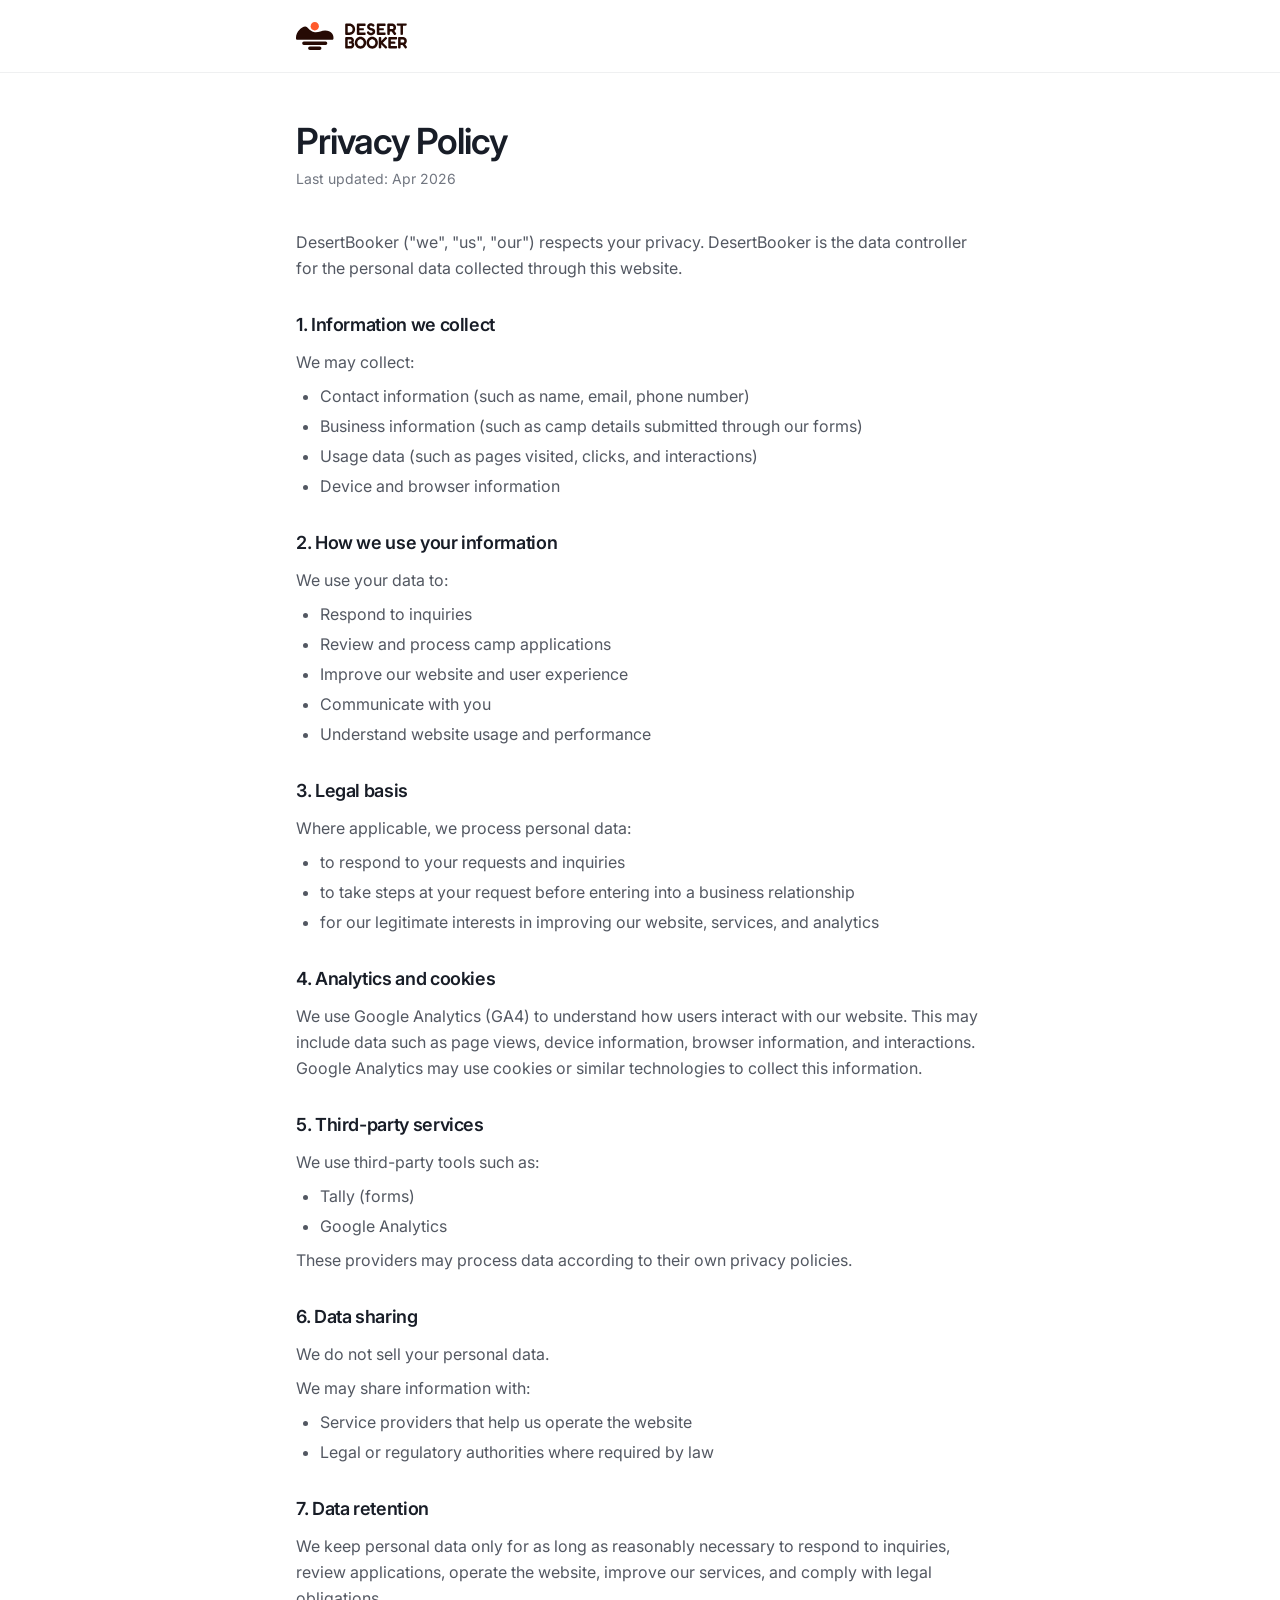
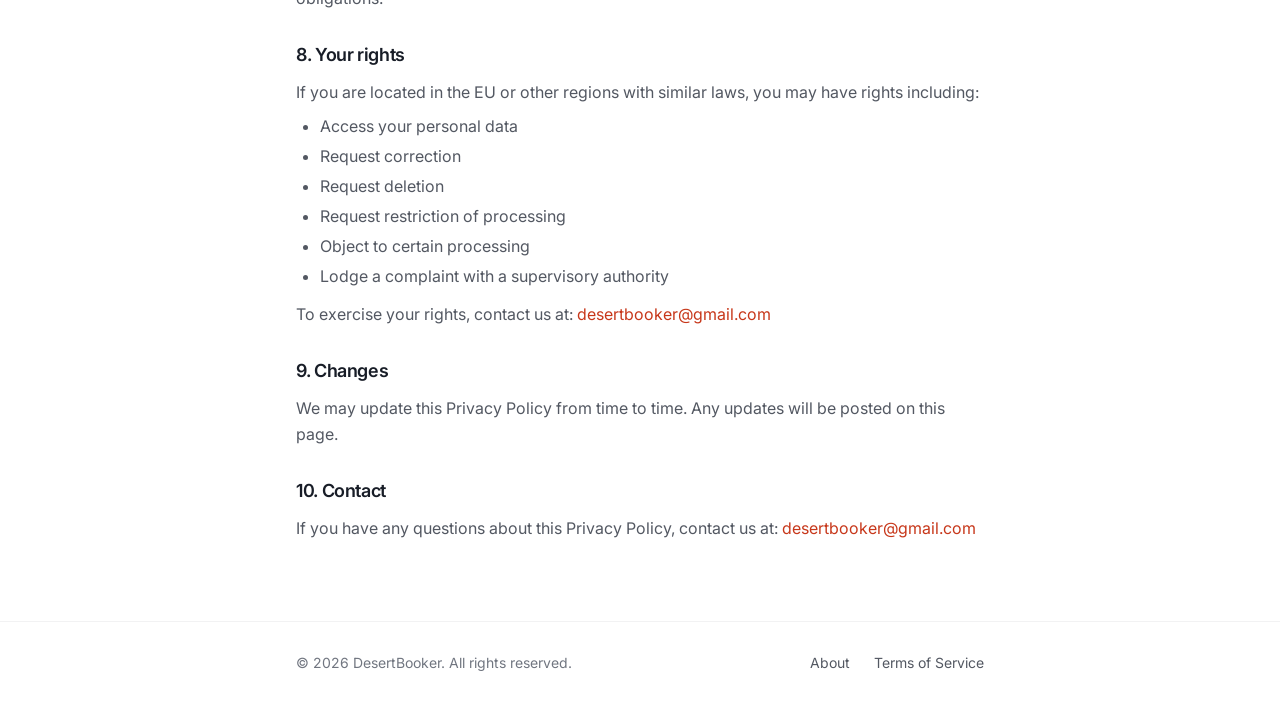
==== privacy-policy/index.html @ 48979116 "Publish About preview (DesertBooker main @ 1332df3): mobile rhythm + own legal pages" ====
<!doctype html>
<html lang="en">
  <head>
    <meta charset="utf-8" />
    <meta name="viewport" content="width=device-width, initial-scale=1" />
    <meta name="theme-color" content="#FF5A2C" />
    <!-- A review build, not the site. It must never outrank the real page. -->
    <meta name="robots" content="noindex, nofollow" />
    <title>Privacy Policy | DesertBooker</title>
    <meta name="description" content="How DesertBooker collects, uses and protects the personal data you share through this website." />
    <link rel="icon" href="../assets/favicon-jxfTdqj_.svg" type="image/svg+xml" />
    <script type="module" crossorigin src="../assets/privacy-CyXIarsE.js"></script>
    <link rel="modulepreload" crossorigin href="../assets/index-CpfMVeaC.js">
    <link rel="modulepreload" crossorigin href="../assets/LegalPage-Ce32GZf3.js">
    <link rel="stylesheet" crossorigin href="../assets/index-xq3ehVVG.css">
  </head>
  <body>
    <div id="root"></div>
  </body>
</html>
---- assets/index-xq3ehVVG.css ----
@import"https://fonts.googleapis.com/css2?family=Inter:wght@300;400;500;600&display=swap";*,:before,:after{--tw-border-spacing-x: 0;--tw-border-spacing-y: 0;--tw-translate-x: 0;--tw-translate-y: 0;--tw-rotate: 0;--tw-skew-x: 0;--tw-skew-y: 0;--tw-scale-x: 1;--tw-scale-y: 1;--tw-pan-x: ;--tw-pan-y: ;--tw-pinch-zoom: ;--tw-scroll-snap-strictness: proximity;--tw-gradient-from-position: ;--tw-gradient-via-position: ;--tw-gradient-to-position: ;--tw-ordinal: ;--tw-slashed-zero: ;--tw-numeric-figure: ;--tw-numeric-spacing: ;--tw-numeric-fraction: ;--tw-ring-inset: ;--tw-ring-offset-width: 0px;--tw-ring-offset-color: #fff;--tw-ring-color: rgb(59 130 246 / .5);--tw-ring-offset-shadow: 0 0 #0000;--tw-ring-shadow: 0 0 #0000;--tw-shadow: 0 0 #0000;--tw-shadow-colored: 0 0 #0000;--tw-blur: ;--tw-brightness: ;--tw-contrast: ;--tw-grayscale: ;--tw-hue-rotate: ;--tw-invert: ;--tw-saturate: ;--tw-sepia: ;--tw-drop-shadow: ;--tw-backdrop-blur: ;--tw-backdrop-brightness: ;--tw-backdrop-contrast: ;--tw-backdrop-grayscale: ;--tw-backdrop-hue-rotate: ;--tw-backdrop-invert: ;--tw-backdrop-opacity: ;--tw-backdrop-saturate: ;--tw-backdrop-sepia: ;--tw-contain-size: ;--tw-contain-layout: ;--tw-contain-paint: ;--tw-contain-style: }::backdrop{--tw-border-spacing-x: 0;--tw-border-spacing-y: 0;--tw-translate-x: 0;--tw-translate-y: 0;--tw-rotate: 0;--tw-skew-x: 0;--tw-skew-y: 0;--tw-scale-x: 1;--tw-scale-y: 1;--tw-pan-x: ;--tw-pan-y: ;--tw-pinch-zoom: ;--tw-scroll-snap-strictness: proximity;--tw-gradient-from-position: ;--tw-gradient-via-position: ;--tw-gradient-to-position: ;--tw-ordinal: ;--tw-slashed-zero: ;--tw-numeric-figure: ;--tw-numeric-spacing: ;--tw-numeric-fraction: ;--tw-ring-inset: ;--tw-ring-offset-width: 0px;--tw-ring-offset-color: #fff;--tw-ring-color: rgb(59 130 246 / .5);--tw-ring-offset-shadow: 0 0 #0000;--tw-ring-shadow: 0 0 #0000;--tw-shadow: 0 0 #0000;--tw-shadow-colored: 0 0 #0000;--tw-blur: ;--tw-brightness: ;--tw-contrast: ;--tw-grayscale: ;--tw-hue-rotate: ;--tw-invert: ;--tw-saturate: ;--tw-sepia: ;--tw-drop-shadow: ;--tw-backdrop-blur: ;--tw-backdrop-brightness: ;--tw-backdrop-contrast: ;--tw-backdrop-grayscale: ;--tw-backdrop-hue-rotate: ;--tw-backdrop-invert: ;--tw-backdrop-opacity: ;--tw-backdrop-saturate: ;--tw-backdrop-sepia: ;--tw-contain-size: ;--tw-contain-layout: ;--tw-contain-paint: ;--tw-contain-style: }*,:before,:after{box-sizing:border-box;border-width:0;border-style:solid;border-color:hsl(var(--gray-200))}:before,:after{--tw-content: ""}html,:host{line-height:1.5;-webkit-text-size-adjust:100%;-moz-tab-size:4;-o-tab-size:4;tab-size:4;font-family:Inter,system-ui,sans-serif;font-feature-settings:normal;font-variation-settings:normal;-webkit-tap-highlight-color:transparent}body{margin:0;line-height:inherit}hr{height:0;color:inherit;border-top-width:1px}abbr:where([title]){-webkit-text-decoration:underline dotted;text-decoration:underline dotted}h1,h2,h3,h4,h5,h6{font-size:inherit;font-weight:inherit}a{color:inherit;text-decoration:inherit}b,strong{font-weight:bolder}code,kbd,samp,pre{font-family:ui-monospace,SFMono-Regular,Menlo,Monaco,Consolas,Liberation Mono,Courier New,monospace;font-feature-settings:normal;font-variation-settings:normal;font-size:1em}small{font-size:80%}sub,sup{font-size:75%;line-height:0;position:relative;vertical-align:baseline}sub{bottom:-.25em}sup{top:-.5em}table{text-indent:0;border-color:inherit;border-collapse:collapse}button,input,optgroup,select,textarea{font-family:inherit;font-feature-settings:inherit;font-variation-settings:inherit;font-size:100%;font-weight:inherit;line-height:inherit;letter-spacing:inherit;color:inherit;margin:0;padding:0}button,select{text-transform:none}button,input:where([type=button]),input:where([type=reset]),input:where([type=submit]){-webkit-appearance:button;background-color:transparent;background-image:none}:-moz-focusring{outline:auto}:-moz-ui-invalid{box-shadow:none}progress{vertical-align:baseline}::-webkit-inner-spin-button,::-webkit-outer-spin-button{height:auto}[type=search]{-webkit-appearance:textfield;outline-offset:-2px}::-webkit-search-decoration{-webkit-appearance:none}::-webkit-file-upload-button{-webkit-appearance:button;font:inherit}summary{display:list-item}blockquote,dl,dd,h1,h2,h3,h4,h5,h6,hr,figure,p,pre{margin:0}fieldset{margin:0;padding:0}legend{padding:0}ol,ul,menu{list-style:none;margin:0;padding:0}dialog{padding:0}textarea{resize:vertical}input::-moz-placeholder,textarea::-moz-placeholder{opacity:1;color:hsl(var(--gray-400))}input::placeholder,textarea::placeholder{opacity:1;color:hsl(var(--gray-400))}button,[role=button]{cursor:pointer}:disabled{cursor:default}img,svg,video,canvas,audio,iframe,embed,object{display:block;vertical-align:middle}img,video{max-width:100%;height:auto}[hidden]:where(:not([hidden=until-found])){display:none}:root{--brand-25: 28 100% 97.5%;--brand-50: 23 100% 95.5%;--brand-100: 23 100% 91.2%;--brand-200: 21 100% 83.7%;--brand-300: 22 100% 76.5%;--brand-400: 20 100% 65.5%;--brand-500: 13 100% 58.6%;--brand-600: 12 75.4% 50.6%;--brand-700: 10 76.9% 44.1%;--brand-800: 10 79.2% 30.2%;--brand-900: 11 80.5% 16.1%;--brand-950: 11 81% 8.2%;--brand-primary: var(--brand-500);--brand-dark: var(--brand-600);--brand-warm: var(--brand-400);--brand-teal: var(--brand-800);--brand-mist: var(--brand-200);--white: 0 0% 100%;--gray-25: 0 0% 99.2%;--gray-50: 0 0% 98%;--gray-100: 0 0% 96.1%;--gray-200: 210 4.8% 91.8%;--gray-300: 216 6.3% 84.5%;--gray-400: 222 5.8% 66.3%;--gray-500: 220 6.2% 47.3%;--gray-600: 220 8.3% 35.5%;--gray-700: 221 11% 28.6%;--gray-800: 220 19.6% 18%;--gray-900: 220 23.8% 12.4%;--gray-950: 218 28.6% 5.5%;--off-white: var(--gray-50);--neutral-50: var(--gray-100);--neutral-100: var(--gray-200);--neutral-200: var(--gray-300);--neutral-400: var(--gray-500);--neutral-600: var(--gray-600);--neutral-800: var(--gray-800);--neutral-900: var(--gray-900);--success-50: 145 81% 96%;--success-500: 152 77.1% 39.4%;--success-700: 155 90.3% 24.3%;--warning-50: 45 100% 96.1%;--warning-500: 34 93.7% 50.2%;--warning-700: 22 91.5% 37.1%;--error-50: 4 86% 97.1%;--error-500: 4 86% 58%;--error-600: 4 74.3% 48.8%;--error-700: 4 76.5% 40%;--background: var(--white);--foreground: var(--gray-800);--card: var(--white);--card-foreground: var(--gray-800);--popover: var(--white);--popover-foreground: var(--gray-800);--primary: var(--brand-500);--primary-foreground: var(--white);--secondary: var(--gray-100);--secondary-foreground: var(--gray-800);--muted: var(--gray-100);--muted-foreground: var(--gray-500);--accent: var(--gray-100);--accent-foreground: var(--gray-900);--destructive: var(--error-600);--destructive-foreground: 0 0% 100%;--border: var(--gray-200);--input: var(--gray-300);--ring: var(--brand-500);--radius: .75rem;--sidebar-background: var(--gray-50);--sidebar-foreground: var(--gray-800);--sidebar-primary: var(--brand-500);--sidebar-primary-foreground: var(--white);--sidebar-accent: var(--gray-100);--sidebar-accent-foreground: var(--gray-800);--sidebar-border: var(--gray-200);--sidebar-ring: var(--brand-500)}.dark{color-scheme:light}*{border-color:hsl(var(--border))}html{-webkit-text-size-adjust:100%}body{background-color:hsl(var(--background));color:hsl(var(--foreground));font-family:Inter,-apple-system,BlinkMacSystemFont,Segoe UI,sans-serif;font-size:.875rem;font-weight:400;line-height:1.65;color:hsl(var(--neutral-800));-webkit-font-smoothing:antialiased;-moz-osx-font-smoothing:grayscale;text-rendering:optimizeLegibility}h1,h2,h3,h4,h5,h6{color:hsl(var(--neutral-900));font-weight:400;letter-spacing:-.02em;line-height:1.2}.\!container{width:100%!important;margin-right:auto!important;margin-left:auto!important;padding-right:1.5rem!important;padding-left:1.5rem!important}.container{width:100%;margin-right:auto;margin-left:auto;padding-right:1.5rem;padding-left:1.5rem}@media (min-width: 1280px){.\!container{max-width:1280px!important}.container{max-width:1280px}}.sr-only{position:absolute;width:1px;height:1px;padding:0;margin:-1px;overflow:hidden;clip:rect(0,0,0,0);white-space:nowrap;border-width:0}.pointer-events-none{pointer-events:none}.pointer-events-auto{pointer-events:auto}.\!visible{visibility:visible!important}.visible{visibility:visible}.invisible{visibility:hidden}.collapse{visibility:collapse}.static{position:static}.fixed{position:fixed}.absolute{position:absolute}.relative{position:relative}.sticky{position:sticky}.inset-0{top:0;right:0;bottom:0;left:0}.inset-x-0{left:0;right:0}.inset-x-4{left:1rem;right:1rem}.inset-x-6{left:1.5rem;right:1.5rem}.inset-x-8{left:2rem;right:2rem}.inset-y-0{top:0;bottom:0}.inset-y-2{top:.5rem;bottom:.5rem}.inset-y-4{top:1rem;bottom:1rem}.inset-y-6{top:1.5rem;bottom:1.5rem}.-bottom-12{bottom:-3rem}.-left-12{left:-3rem}.-left-3{left:-.75rem}.-left-\[9999px\]{left:-9999px}.-right-1\.5{right:-.375rem}.-right-12{right:-3rem}.-right-3{right:-.75rem}.-top-1\.5{top:-.375rem}.-top-12{top:-3rem}.bottom-0{bottom:0}.bottom-16{bottom:4rem}.bottom-2{bottom:.5rem}.bottom-2\.5{bottom:.625rem}.bottom-3{bottom:.75rem}.bottom-4{bottom:1rem}.bottom-6{bottom:1.5rem}.left-0{left:0}.left-1{left:.25rem}.left-1\/2{left:50%}.left-2{left:.5rem}.left-3{left:.75rem}.left-4{left:1rem}.left-6{left:1.5rem}.left-\[50\%\]{left:50%}.right-0{right:0}.right-1{right:.25rem}.right-12{right:3rem}.right-2{right:.5rem}.right-2\.5{right:.625rem}.right-3{right:.75rem}.right-4{right:1rem}.right-6{right:1.5rem}.top-0{top:0}.top-1\.5{top:.375rem}.top-1\/2{top:50%}.top-2{top:.5rem}.top-2\.5{top:.625rem}.top-24{top:6rem}.top-3{top:.75rem}.top-3\.5{top:.875rem}.top-4{top:1rem}.top-6{top:1.5rem}.top-\[1px\]{top:1px}.top-\[50\%\]{top:50%}.top-\[60\%\]{top:60%}.top-\[80px\]{top:80px}.top-\[calc\(theme\(spacing\.header\)_\+_theme\(spacing\.filterbar\)\)\]{top:calc(72px + 3.5rem)}.top-\[var\(--sheet-usable-top\)\]{top:var(--sheet-usable-top)}.top-full{top:100%}.top-header-m{top:56px}.isolate{isolation:isolate}.z-0{z-index:0}.z-10{z-index:10}.z-20{z-index:20}.z-30{z-index:30}.z-40{z-index:40}.z-50{z-index:50}.z-\[1000\]{z-index:1000}.z-\[100\]{z-index:100}.z-\[1\]{z-index:1}.z-\[35\]{z-index:35}.z-\[45\]{z-index:45}.z-\[500\]{z-index:500}.z-\[60\]{z-index:60}.z-\[70\]{z-index:70}.z-\[80\]{z-index:80}.order-1{order:1}.order-2{order:2}.order-3{order:3}.order-4{order:4}.order-5{order:5}.order-6{order:6}.order-7{order:7}.col-span-2{grid-column:span 2 / span 2}.row-span-2{grid-row:span 2 / span 2}.m-0{margin:0}.-mx-0{margin-left:-0px;margin-right:-0px}.-mx-1{margin-left:-.25rem;margin-right:-.25rem}.-mx-4{margin-left:-1rem;margin-right:-1rem}.-mx-5{margin-left:-1.25rem;margin-right:-1.25rem}.-mx-6{margin-left:-1.5rem;margin-right:-1.5rem}.-my-1{margin-top:-.25rem;margin-bottom:-.25rem}.mx-0\.5{margin-left:.125rem;margin-right:.125rem}.mx-1{margin-left:.25rem;margin-right:.25rem}.mx-1\.5{margin-left:.375rem;margin-right:.375rem}.mx-2{margin-left:.5rem;margin-right:.5rem}.mx-3{margin-left:.75rem;margin-right:.75rem}.mx-3\.5{margin-left:.875rem;margin-right:.875rem}.mx-4{margin-left:1rem;margin-right:1rem}.mx-auto{margin-left:auto;margin-right:auto}.my-0\.5{margin-top:.125rem;margin-bottom:.125rem}.my-1{margin-top:.25rem;margin-bottom:.25rem}.my-1\.5{margin-top:.375rem;margin-bottom:.375rem}.my-14{margin-top:3.5rem;margin-bottom:3.5rem}.my-2{margin-top:.5rem;margin-bottom:.5rem}.my-5{margin-top:1.25rem;margin-bottom:1.25rem}.my-auto{margin-top:auto;margin-bottom:auto}.-ml-1{margin-left:-.25rem}.-ml-2{margin-left:-.5rem}.-ml-4{margin-left:-1rem}.-mr-1{margin-right:-.25rem}.-mr-2{margin-right:-.5rem}.-mt-1{margin-top:-.25rem}.-mt-4{margin-top:-1rem}.-mt-6{margin-top:-1.5rem}.-mt-header-m{margin-top:-56px}.mb-0\.5{margin-bottom:.125rem}.mb-1{margin-bottom:.25rem}.mb-1\.5{margin-bottom:.375rem}.mb-10{margin-bottom:2.5rem}.mb-16{margin-bottom:4rem}.mb-2{margin-bottom:.5rem}.mb-2\.5{margin-bottom:.625rem}.mb-3{margin-bottom:.75rem}.mb-3\.5{margin-bottom:.875rem}.mb-4{margin-bottom:1rem}.mb-5{margin-bottom:1.25rem}.mb-6{margin-bottom:1.5rem}.mb-7{margin-bottom:1.75rem}.mb-8{margin-bottom:2rem}.ml-0\.5{margin-left:.125rem}.ml-1{margin-left:.25rem}.ml-1\.5{margin-left:.375rem}.ml-auto{margin-left:auto}.mr-1{margin-right:.25rem}.mr-1\.5{margin-right:.375rem}.mr-2{margin-right:.5rem}.mt-0{margin-top:0}.mt-0\.5{margin-top:.125rem}.mt-1{margin-top:.25rem}.mt-1\.5{margin-top:.375rem}.mt-10{margin-top:2.5rem}.mt-11{margin-top:2.75rem}.mt-12{margin-top:3rem}.mt-14{margin-top:3.5rem}.mt-16{margin-top:4rem}.mt-2{margin-top:.5rem}.mt-2\.5{margin-top:.625rem}.mt-20{margin-top:5rem}.mt-24{margin-top:6rem}.mt-3{margin-top:.75rem}.mt-3\.5{margin-top:.875rem}.mt-4{margin-top:1rem}.mt-5{margin-top:1.25rem}.mt-6{margin-top:1.5rem}.mt-7{margin-top:1.75rem}.mt-8{margin-top:2rem}.mt-9{margin-top:2.25rem}.mt-\[6px\]{margin-top:6px}.mt-auto{margin-top:auto}.mt-px{margin-top:1px}.line-clamp-1{overflow:hidden;display:-webkit-box;-webkit-box-orient:vertical;-webkit-line-clamp:1}.line-clamp-2{overflow:hidden;display:-webkit-box;-webkit-box-orient:vertical;-webkit-line-clamp:2}.block{display:block}.inline-block{display:inline-block}.inline{display:inline}.flex{display:flex}.inline-flex{display:inline-flex}.table{display:table}.grid{display:grid}.inline-grid{display:inline-grid}.contents{display:contents}.hidden{display:none}.aspect-\[16\/10\]{aspect-ratio:16/10}.aspect-\[16\/9\]{aspect-ratio:16/9}.aspect-\[3\/2\]{aspect-ratio:3/2}.aspect-\[4\/3\]{aspect-ratio:4/3}.aspect-\[4\/5\]{aspect-ratio:4/5}.aspect-\[5\/3\]{aspect-ratio:5/3}.aspect-square{aspect-ratio:1 / 1}.aspect-video{aspect-ratio:16 / 9}.size-4{width:1rem;height:1rem}.h-0{height:0px}.h-1{height:.25rem}.h-1\.5{height:.375rem}.h-1\/2{height:50%}.h-10{height:2.5rem}.h-11{height:2.75rem}.h-12{height:3rem}.h-14{height:3.5rem}.h-16{height:4rem}.h-2{height:.5rem}.h-2\.5{height:.625rem}.h-2\/3{height:66.666667%}.h-20{height:5rem}.h-3{height:.75rem}.h-3\.5{height:.875rem}.h-4{height:1rem}.h-44{height:11rem}.h-5{height:1.25rem}.h-52{height:13rem}.h-56{height:14rem}.h-6{height:1.5rem}.h-7{height:1.75rem}.h-8{height:2rem}.h-9{height:2.25rem}.h-\[\.75rem\]{height:.75rem}.h-\[\.8125rem\]{height:.8125rem}.h-\[\.875rem\]{height:.875rem}.h-\[\.9375rem\]{height:.9375rem}.h-\[0\.1875rem\]{height:.1875rem}.h-\[1\.25em\]{height:1.25em}.h-\[1\.375rem\]{height:1.375rem}.h-\[1\.5em\]{height:1.5em}.h-\[100dvh\]{height:100dvh}.h-\[16\.25rem\]{height:16.25rem}.h-\[16rem\]{height:16rem}.h-\[1em\]{height:1em}.h-\[1px\]{height:1px}.h-\[2\.25em\]{height:2.25em}.h-\[2\.75em\]{height:2.75em}.h-\[2\.75rem\]{height:2.75rem}.h-\[220px\]{height:220px}.h-\[240px\]{height:240px}.h-\[26\.25rem\]{height:26.25rem}.h-\[260px\]{height:260px}.h-\[26rem\]{height:26rem}.h-\[280px\]{height:280px}.h-\[3\.5em\]{height:3.5em}.h-\[30rem\]{height:30rem}.h-\[36rem\]{height:36rem}.h-\[50vh\]{height:50vh}.h-\[58px\]{height:58px}.h-\[64px\]{height:64px}.h-\[calc\(100dvh_-_theme\(spacing\.header\)_-_theme\(spacing\.filterbar\)\)\]{height:calc(100dvh - 72px - 3.5rem)}.h-\[calc\(100dvh_-_theme\(spacing\.header-m\)_-_theme\(spacing\.filterbar-m\)\)\]{height:calc(100dvh - 56px - 3rem)}.h-\[calc\(100vh-96px\)\]{height:calc(100vh - 96px)}.h-\[var\(--radix-navigation-menu-viewport-height\)\]{height:var(--radix-navigation-menu-viewport-height)}.h-\[var\(--radix-select-trigger-height\)\]{height:var(--radix-select-trigger-height)}.h-\[var\(--sheet-usable-h\)\]{height:var(--sheet-usable-h)}.h-auto{height:auto}.h-filterbar-m{height:3rem}.h-full{height:100%}.h-header{height:72px}.h-header-m{height:56px}.h-px{height:1px}.h-svh{height:100svh}.h-taskbar-m{height:3.5rem}.max-h-0{max-height:0px}.max-h-96{max-height:24rem}.max-h-\[100dvh\]{max-height:100dvh}.max-h-\[21rem\]{max-height:21rem}.max-h-\[22\.5rem\]{max-height:22.5rem}.max-h-\[22rem\]{max-height:22rem}.max-h-\[300px\]{max-height:300px}.max-h-\[32rem\]{max-height:32rem}.max-h-\[36px\]{max-height:36px}.max-h-\[75vh\]{max-height:75vh}.max-h-\[80dvh\]{max-height:80dvh}.max-h-\[80vh\]{max-height:80vh}.max-h-\[85dvh\]{max-height:85dvh}.max-h-\[85vh\]{max-height:85vh}.max-h-\[88dvh\]{max-height:88dvh}.max-h-\[88vh\]{max-height:88vh}.max-h-\[92vh\]{max-height:92vh}.max-h-filterbar-m{max-height:3rem}.max-h-full{max-height:100%}.max-h-screen{max-height:100vh}.min-h-0{min-height:0px}.min-h-10{min-height:2.5rem}.min-h-11{min-height:2.75rem}.min-h-\[100dvh\]{min-height:100dvh}.min-h-\[100svh\]{min-height:100svh}.min-h-\[2\.25rem\]{min-height:2.25rem}.min-h-\[2\.75rem\]{min-height:2.75rem}.min-h-\[26rem\]{min-height:26rem}.min-h-\[3rem\]{min-height:3rem}.min-h-\[46rem\]{min-height:46rem}.min-h-\[80px\]{min-height:80px}.min-h-full{min-height:100%}.min-h-screen{min-height:100vh}.min-h-svh{min-height:100svh}.w-0{width:0px}.w-1{width:.25rem}.w-1\.5{width:.375rem}.w-10{width:2.5rem}.w-11{width:2.75rem}.w-12{width:3rem}.w-14{width:3.5rem}.w-16{width:4rem}.w-2{width:.5rem}.w-2\.5{width:.625rem}.w-20{width:5rem}.w-3{width:.75rem}.w-3\.5{width:.875rem}.w-3\/4{width:75%}.w-4{width:1rem}.w-44{width:11rem}.w-5{width:1.25rem}.w-6{width:1.5rem}.w-60{width:15rem}.w-64{width:16rem}.w-7{width:1.75rem}.w-72{width:18rem}.w-8{width:2rem}.w-9{width:2.25rem}.w-\[--sidebar-width\]{width:var(--sidebar-width)}.w-\[\.75rem\]{width:.75rem}.w-\[\.8125rem\]{width:.8125rem}.w-\[\.875rem\]{width:.875rem}.w-\[\.9375rem\]{width:.9375rem}.w-\[1\.25em\]{width:1.25em}.w-\[1\.5em\]{width:1.5em}.w-\[108px\]{width:108px}.w-\[13\.5rem\]{width:13.5rem}.w-\[13rem\]{width:13rem}.w-\[15\.5rem\]{width:15.5rem}.w-\[15rem\]{width:15rem}.w-\[16\.5rem\]{width:16.5rem}.w-\[16rem\]{width:16rem}.w-\[18\.5rem\]{width:18.5rem}.w-\[1em\]{width:1em}.w-\[1px\]{width:1px}.w-\[2\.25em\]{width:2.25em}.w-\[220px\]{width:220px}.w-\[22rem\]{width:22rem}.w-\[3\.25rem\]{width:3.25rem}.w-\[38\%\]{width:38%}.w-\[42\%\]{width:42%}.w-\[6\.25rem\]{width:6.25rem}.w-\[70\%\]{width:70%}.w-\[78\%\]{width:78%}.w-\[78vw\]{width:78vw}.w-\[82vw\]{width:82vw}.w-auto{width:auto}.w-fit{width:-moz-fit-content;width:fit-content}.w-full{width:100%}.w-max{width:-moz-max-content;width:max-content}.w-px{width:1px}.w-screen{width:100vw}.min-w-0{min-width:0px}.min-w-5{min-width:1.25rem}.min-w-\[12\.5rem\]{min-width:12.5rem}.min-w-\[12rem\]{min-width:12rem}.min-w-\[13rem\]{min-width:13rem}.min-w-\[16\.25rem\]{min-width:16.25rem}.min-w-\[16px\]{min-width:16px}.min-w-\[200px\]{min-width:200px}.min-w-\[240px\]{min-width:240px}.min-w-\[8rem\]{min-width:8rem}.min-w-\[9rem\]{min-width:9rem}.min-w-\[var\(--radix-select-trigger-width\)\]{min-width:var(--radix-select-trigger-width)}.min-w-max{min-width:-moz-max-content;min-width:max-content}.max-w-2xl{max-width:42rem}.max-w-3xl{max-width:48rem}.max-w-5xl{max-width:64rem}.max-w-6xl{max-width:72rem}.max-w-\[--skeleton-width\]{max-width:var(--skeleton-width)}.max-w-\[13\.75rem\]{max-width:13.75rem}.max-w-\[15rem\]{max-width:15rem}.max-w-\[20rem\]{max-width:20rem}.max-w-\[21rem\]{max-width:21rem}.max-w-\[22\.5rem\]{max-width:22.5rem}.max-w-\[24rem\]{max-width:24rem}.max-w-\[26rem\]{max-width:26rem}.max-w-\[27\.5em\]{max-width:27.5em}.max-w-\[27\.5rem\]{max-width:27.5rem}.max-w-\[28\.75rem\]{max-width:28.75rem}.max-w-\[28rem\]{max-width:28rem}.max-w-\[30rem\]{max-width:30rem}.max-w-\[320px\]{max-width:320px}.max-w-\[32rem\]{max-width:32rem}.max-w-\[34rem\]{max-width:34rem}.max-w-\[36rem\]{max-width:36rem}.max-w-\[37\.5rem\]{max-width:37.5rem}.max-w-\[40rem\]{max-width:40rem}.max-w-\[42\.5rem\]{max-width:42.5rem}.max-w-\[42rem\]{max-width:42rem}.max-w-\[440px\]{max-width:440px}.max-w-\[45rem\]{max-width:45rem}.max-w-\[46rem\]{max-width:46rem}.max-w-\[48rem\]{max-width:48rem}.max-w-\[520px\]{max-width:520px}.max-w-\[55rem\]{max-width:55rem}.max-w-\[560px\]{max-width:560px}.max-w-\[61\.25rem\]{max-width:61.25rem}.max-w-\[680px\]{max-width:680px}.max-w-\[70ch\]{max-width:70ch}.max-w-\[760px\]{max-width:760px}.max-w-\[80rem\]{max-width:80rem}.max-w-\[85\%\]{max-width:85%}.max-w-\[90vw\]{max-width:90vw}.max-w-\[calc\(100\%-2rem\)\]{max-width:calc(100% - 2rem)}.max-w-full{max-width:100%}.max-w-lg{max-width:32rem}.max-w-max{max-width:-moz-max-content;max-width:max-content}.max-w-md{max-width:28rem}.max-w-none{max-width:none}.max-w-sm{max-width:24rem}.max-w-xl{max-width:36rem}.max-w-xs{max-width:20rem}.flex-1{flex:1 1 0%}.flex-\[0_0_100\%\]{flex:0 0 100%}.flex-auto{flex:1 1 auto}.flex-none{flex:none}.flex-shrink-0{flex-shrink:0}.shrink{flex-shrink:1}.shrink-0{flex-shrink:0}.grow{flex-grow:1}.grow-0{flex-grow:0}.basis-full{flex-basis:100%}.caption-bottom{caption-side:bottom}.border-collapse{border-collapse:collapse}.-translate-x-1\/2{--tw-translate-x: -50%;transform:translate(var(--tw-translate-x),var(--tw-translate-y)) rotate(var(--tw-rotate)) skew(var(--tw-skew-x)) skewY(var(--tw-skew-y)) scaleX(var(--tw-scale-x)) scaleY(var(--tw-scale-y))}.-translate-x-px{--tw-translate-x: -1px;transform:translate(var(--tw-translate-x),var(--tw-translate-y)) rotate(var(--tw-rotate)) skew(var(--tw-skew-x)) skewY(var(--tw-skew-y)) scaleX(var(--tw-scale-x)) scaleY(var(--tw-scale-y))}.-translate-y-1\/2{--tw-translate-y: -50%;transform:translate(var(--tw-translate-x),var(--tw-translate-y)) rotate(var(--tw-rotate)) skew(var(--tw-skew-x)) skewY(var(--tw-skew-y)) scaleX(var(--tw-scale-x)) scaleY(var(--tw-scale-y))}.translate-x-\[-50\%\]{--tw-translate-x: -50%;transform:translate(var(--tw-translate-x),var(--tw-translate-y)) rotate(var(--tw-rotate)) skew(var(--tw-skew-x)) skewY(var(--tw-skew-y)) scaleX(var(--tw-scale-x)) scaleY(var(--tw-scale-y))}.translate-x-px{--tw-translate-x: 1px;transform:translate(var(--tw-translate-x),var(--tw-translate-y)) rotate(var(--tw-rotate)) skew(var(--tw-skew-x)) skewY(var(--tw-skew-y)) scaleX(var(--tw-scale-x)) scaleY(var(--tw-scale-y))}.translate-y-\[-50\%\]{--tw-translate-y: -50%;transform:translate(var(--tw-translate-x),var(--tw-translate-y)) rotate(var(--tw-rotate)) skew(var(--tw-skew-x)) skewY(var(--tw-skew-y)) scaleX(var(--tw-scale-x)) scaleY(var(--tw-scale-y))}.-rotate-90{--tw-rotate: -90deg;transform:translate(var(--tw-translate-x),var(--tw-translate-y)) rotate(var(--tw-rotate)) skew(var(--tw-skew-x)) skewY(var(--tw-skew-y)) scaleX(var(--tw-scale-x)) scaleY(var(--tw-scale-y))}.rotate-180{--tw-rotate: 180deg;transform:translate(var(--tw-translate-x),var(--tw-translate-y)) rotate(var(--tw-rotate)) skew(var(--tw-skew-x)) skewY(var(--tw-skew-y)) scaleX(var(--tw-scale-x)) scaleY(var(--tw-scale-y))}.rotate-45{--tw-rotate: 45deg;transform:translate(var(--tw-translate-x),var(--tw-translate-y)) rotate(var(--tw-rotate)) skew(var(--tw-skew-x)) skewY(var(--tw-skew-y)) scaleX(var(--tw-scale-x)) scaleY(var(--tw-scale-y))}.rotate-90{--tw-rotate: 90deg;transform:translate(var(--tw-translate-x),var(--tw-translate-y)) rotate(var(--tw-rotate)) skew(var(--tw-skew-x)) skewY(var(--tw-skew-y)) scaleX(var(--tw-scale-x)) scaleY(var(--tw-scale-y))}.scale-105{--tw-scale-x: 1.05;--tw-scale-y: 1.05;transform:translate(var(--tw-translate-x),var(--tw-translate-y)) rotate(var(--tw-rotate)) skew(var(--tw-skew-x)) skewY(var(--tw-skew-y)) scaleX(var(--tw-scale-x)) scaleY(var(--tw-scale-y))}.transform{transform:translate(var(--tw-translate-x),var(--tw-translate-y)) rotate(var(--tw-rotate)) skew(var(--tw-skew-x)) skewY(var(--tw-skew-y)) scaleX(var(--tw-scale-x)) scaleY(var(--tw-scale-y))}@keyframes pulse{50%{opacity:.5}}.animate-pulse{animation:pulse 2s cubic-bezier(.4,0,.6,1) infinite}@keyframes spin{to{transform:rotate(360deg)}}.animate-spin{animation:spin 1s linear infinite}.cursor-default{cursor:default}.cursor-grab{cursor:grab}.cursor-pointer{cursor:pointer}.cursor-text{cursor:text}.touch-none{touch-action:none}.select-none{-webkit-user-select:none;-moz-user-select:none;user-select:none}.resize-none{resize:none}.resize-y{resize:vertical}.resize{resize:both}.snap-x{scroll-snap-type:x var(--tw-scroll-snap-strictness)}.snap-mandatory{--tw-scroll-snap-strictness: mandatory}.snap-start{scroll-snap-align:start}.snap-center{scroll-snap-align:center}.scroll-mt-24{scroll-margin-top:6rem}.scroll-mt-32{scroll-margin-top:8rem}.scroll-mt-header{scroll-margin-top:72px}.scroll-mt-header-m{scroll-margin-top:56px}.scroll-pl-4{scroll-padding-left:1rem}.scroll-pl-5{scroll-padding-left:1.25rem}.list-disc{list-style-type:disc}.list-none{list-style-type:none}.appearance-none{-webkit-appearance:none;-moz-appearance:none;appearance:none}.grid-cols-1{grid-template-columns:repeat(1,minmax(0,1fr))}.grid-cols-2{grid-template-columns:repeat(2,minmax(0,1fr))}.grid-cols-3{grid-template-columns:repeat(3,minmax(0,1fr))}.grid-cols-4{grid-template-columns:repeat(4,minmax(0,1fr))}.grid-cols-6{grid-template-columns:repeat(6,minmax(0,1fr))}.grid-cols-7{grid-template-columns:repeat(7,minmax(0,1fr))}.grid-cols-\[110px_1fr\]{grid-template-columns:110px 1fr}.grid-rows-1{grid-template-rows:repeat(1,minmax(0,1fr))}.grid-rows-2{grid-template-rows:repeat(2,minmax(0,1fr))}.grid-rows-\[auto_minmax\(0\,1fr\)_auto\]{grid-template-rows:auto minmax(0,1fr) auto}.flex-row{flex-direction:row}.flex-col{flex-direction:column}.flex-col-reverse{flex-direction:column-reverse}.flex-wrap{flex-wrap:wrap}.flex-nowrap{flex-wrap:nowrap}.place-items-center{place-items:center}.content-start{align-content:flex-start}.items-start{align-items:flex-start}.items-end{align-items:flex-end}.items-center{align-items:center}.items-baseline{align-items:baseline}.items-stretch{align-items:stretch}.justify-start{justify-content:flex-start}.justify-end{justify-content:flex-end}.justify-center{justify-content:center}.justify-between{justify-content:space-between}.gap-0{gap:0px}.gap-0\.5{gap:.125rem}.gap-1{gap:.25rem}.gap-1\.5{gap:.375rem}.gap-10{gap:2.5rem}.gap-12{gap:3rem}.gap-14{gap:3.5rem}.gap-16{gap:4rem}.gap-2{gap:.5rem}.gap-2\.5{gap:.625rem}.gap-3{gap:.75rem}.gap-3\.5{gap:.875rem}.gap-4{gap:1rem}.gap-5{gap:1.25rem}.gap-6{gap:1.5rem}.gap-7{gap:1.75rem}.gap-8{gap:2rem}.gap-\[\.125em\]{gap:.125em}.gap-\[\.1875rem\]{gap:.1875rem}.gap-\[\.25em\]{gap:.25em}.gap-\[\.375em\]{gap:.375em}.gap-\[1em\]{gap:1em}.gap-x-10{-moz-column-gap:2.5rem;column-gap:2.5rem}.gap-x-2{-moz-column-gap:.5rem;column-gap:.5rem}.gap-x-2\.5{-moz-column-gap:.625rem;column-gap:.625rem}.gap-x-3{-moz-column-gap:.75rem;column-gap:.75rem}.gap-x-3\.5{-moz-column-gap:.875rem;column-gap:.875rem}.gap-x-4{-moz-column-gap:1rem;column-gap:1rem}.gap-x-5{-moz-column-gap:1.25rem;column-gap:1.25rem}.gap-x-6{-moz-column-gap:1.5rem;column-gap:1.5rem}.gap-x-7{-moz-column-gap:1.75rem;column-gap:1.75rem}.gap-x-8{-moz-column-gap:2rem;column-gap:2rem}.gap-y-0\.5{row-gap:.125rem}.gap-y-1{row-gap:.25rem}.gap-y-1\.5{row-gap:.375rem}.gap-y-12{row-gap:3rem}.gap-y-2{row-gap:.5rem}.gap-y-2\.5{row-gap:.625rem}.gap-y-3{row-gap:.75rem}.gap-y-4{row-gap:1rem}.gap-y-5{row-gap:1.25rem}.gap-y-8{row-gap:2rem}.gap-y-9{row-gap:2.25rem}.space-x-1>:not([hidden])~:not([hidden]){--tw-space-x-reverse: 0;margin-right:calc(.25rem * var(--tw-space-x-reverse));margin-left:calc(.25rem * calc(1 - var(--tw-space-x-reverse)))}.space-x-4>:not([hidden])~:not([hidden]){--tw-space-x-reverse: 0;margin-right:calc(1rem * var(--tw-space-x-reverse));margin-left:calc(1rem * calc(1 - var(--tw-space-x-reverse)))}.space-y-0>:not([hidden])~:not([hidden]){--tw-space-y-reverse: 0;margin-top:calc(0px * calc(1 - var(--tw-space-y-reverse)));margin-bottom:calc(0px * var(--tw-space-y-reverse))}.space-y-0\.5>:not([hidden])~:not([hidden]){--tw-space-y-reverse: 0;margin-top:calc(.125rem * calc(1 - var(--tw-space-y-reverse)));margin-bottom:calc(.125rem * var(--tw-space-y-reverse))}.space-y-1>:not([hidden])~:not([hidden]){--tw-space-y-reverse: 0;margin-top:calc(.25rem * calc(1 - var(--tw-space-y-reverse)));margin-bottom:calc(.25rem * var(--tw-space-y-reverse))}.space-y-1\.5>:not([hidden])~:not([hidden]){--tw-space-y-reverse: 0;margin-top:calc(.375rem * calc(1 - var(--tw-space-y-reverse)));margin-bottom:calc(.375rem * var(--tw-space-y-reverse))}.space-y-12>:not([hidden])~:not([hidden]){--tw-space-y-reverse: 0;margin-top:calc(3rem * calc(1 - var(--tw-space-y-reverse)));margin-bottom:calc(3rem * var(--tw-space-y-reverse))}.space-y-2>:not([hidden])~:not([hidden]){--tw-space-y-reverse: 0;margin-top:calc(.5rem * calc(1 - var(--tw-space-y-reverse)));margin-bottom:calc(.5rem * var(--tw-space-y-reverse))}.space-y-2\.5>:not([hidden])~:not([hidden]){--tw-space-y-reverse: 0;margin-top:calc(.625rem * calc(1 - var(--tw-space-y-reverse)));margin-bottom:calc(.625rem * var(--tw-space-y-reverse))}.space-y-3>:not([hidden])~:not([hidden]){--tw-space-y-reverse: 0;margin-top:calc(.75rem * calc(1 - var(--tw-space-y-reverse)));margin-bottom:calc(.75rem * var(--tw-space-y-reverse))}.space-y-3\.5>:not([hidden])~:not([hidden]){--tw-space-y-reverse: 0;margin-top:calc(.875rem * calc(1 - var(--tw-space-y-reverse)));margin-bottom:calc(.875rem * var(--tw-space-y-reverse))}.space-y-4>:not([hidden])~:not([hidden]){--tw-space-y-reverse: 0;margin-top:calc(1rem * calc(1 - var(--tw-space-y-reverse)));margin-bottom:calc(1rem * var(--tw-space-y-reverse))}.space-y-5>:not([hidden])~:not([hidden]){--tw-space-y-reverse: 0;margin-top:calc(1.25rem * calc(1 - var(--tw-space-y-reverse)));margin-bottom:calc(1.25rem * var(--tw-space-y-reverse))}.space-y-6>:not([hidden])~:not([hidden]){--tw-space-y-reverse: 0;margin-top:calc(1.5rem * calc(1 - var(--tw-space-y-reverse)));margin-bottom:calc(1.5rem * var(--tw-space-y-reverse))}.space-y-8>:not([hidden])~:not([hidden]){--tw-space-y-reverse: 0;margin-top:calc(2rem * calc(1 - var(--tw-space-y-reverse)));margin-bottom:calc(2rem * var(--tw-space-y-reverse))}.divide-y>:not([hidden])~:not([hidden]){--tw-divide-y-reverse: 0;border-top-width:calc(1px * calc(1 - var(--tw-divide-y-reverse)));border-bottom-width:calc(1px * var(--tw-divide-y-reverse))}.divide-border>:not([hidden])~:not([hidden]){border-color:hsl(var(--border))}.divide-border\/60>:not([hidden])~:not([hidden]){border-color:hsl(var(--border) / .6)}.divide-brand-100>:not([hidden])~:not([hidden]){border-color:hsl(var(--brand-100))}.self-start{align-self:flex-start}.self-center{align-self:center}.self-stretch{align-self:stretch}.justify-self-center{justify-self:center}.overflow-auto{overflow:auto}.overflow-hidden{overflow:hidden}.overflow-visible{overflow:visible}.overflow-x-auto{overflow-x:auto}.overflow-y-auto{overflow-y:auto}.overflow-x-hidden{overflow-x:hidden}.overscroll-contain{overscroll-behavior:contain}.truncate{overflow:hidden;text-overflow:ellipsis;white-space:nowrap}.whitespace-nowrap{white-space:nowrap}.whitespace-pre-line{white-space:pre-line}.whitespace-pre-wrap{white-space:pre-wrap}.break-words{overflow-wrap:break-word}.\!rounded-none{border-radius:0!important}.rounded{border-radius:.5rem}.rounded-2xl{border-radius:1rem}.rounded-\[2px\]{border-radius:2px}.rounded-\[4px\]{border-radius:4px}.rounded-\[inherit\]{border-radius:inherit}.rounded-full{border-radius:9999px}.rounded-lg{border-radius:.75rem}.rounded-md{border-radius:.5rem}.rounded-none{border-radius:0}.rounded-pill{border-radius:9999px}.rounded-sm{border-radius:.25rem}.rounded-xl{border-radius:1rem}.rounded-b-2xl{border-bottom-right-radius:1rem;border-bottom-left-radius:1rem}.rounded-l-2xl{border-top-left-radius:1rem;border-bottom-left-radius:1rem}.rounded-t-2xl{border-top-left-radius:1rem;border-top-right-radius:1rem}.rounded-t-3xl{border-top-left-radius:1.5rem;border-top-right-radius:1.5rem}.rounded-t-\[\.625rem\]{border-top-left-radius:.625rem;border-top-right-radius:.625rem}.rounded-t-\[22px\]{border-top-left-radius:22px;border-top-right-radius:22px}.rounded-tl-sm{border-top-left-radius:.25rem}.border{border-width:1px}.border-0{border-width:0px}.border-2{border-width:2px}.border-\[0\.5px\]{border-width:.5px}.border-\[1\.5px\]{border-width:1.5px}.border-y{border-top-width:1px;border-bottom-width:1px}.border-b{border-bottom-width:1px}.border-b-2{border-bottom-width:2px}.border-l{border-left-width:1px}.border-l-2{border-left-width:2px}.border-r{border-right-width:1px}.border-t{border-top-width:1px}.border-dashed{border-style:dashed}.border-\[--color-border\]{border-color:var(--color-border)}.border-accent{border-color:hsl(var(--accent))}.border-black\/\[0\.04\]{border-color:#0000000a}.border-border{border-color:hsl(var(--border))}.border-border\/40{border-color:hsl(var(--border) / .4)}.border-border\/50{border-color:hsl(var(--border) / .5)}.border-border\/60{border-color:hsl(var(--border) / .6)}.border-border\/70{border-color:hsl(var(--border) / .7)}.border-brand-100{border-color:hsl(var(--brand-100))}.border-brand-200\/70{border-color:hsl(var(--brand-200) / .7)}.border-brand-500{border-color:hsl(var(--brand-500))}.border-brand-600{border-color:hsl(var(--brand-600))}.border-card\/50{border-color:hsl(var(--card) / .5)}.border-destructive{border-color:hsl(var(--destructive))}.border-destructive\/30{border-color:hsl(var(--destructive) / .3)}.border-destructive\/50{border-color:hsl(var(--destructive) / .5)}.border-error-600{border-color:hsl(var(--error-600))}.border-foreground{border-color:hsl(var(--foreground))}.border-gray-200{border-color:hsl(var(--gray-200))}.border-gray-300{border-color:hsl(var(--gray-300))}.border-gray-900{border-color:hsl(var(--gray-900))}.border-input{border-color:hsl(var(--input))}.border-neutral-200{border-color:hsl(var(--neutral-200))}.border-primary{border-color:hsl(var(--primary))}.border-primary\/10{border-color:hsl(var(--primary) / .1)}.border-primary\/15{border-color:hsl(var(--primary) / .15)}.border-primary\/40{border-color:hsl(var(--primary) / .4)}.border-sidebar-border{border-color:hsl(var(--sidebar-border))}.border-transparent{border-color:transparent}.border-warning-500{border-color:hsl(var(--warning-500))}.border-warning-500\/20{border-color:hsl(var(--warning-500) / .2)}.border-white\/15{border-color:#ffffff26}.border-white\/60{border-color:#fff9}.border-white\/70{border-color:#ffffffb3}.border-l-transparent{border-left-color:transparent}.border-t-transparent{border-top-color:transparent}.\!bg-transparent{background-color:transparent!important}.bg-\[--color-bg\]{background-color:var(--color-bg)}.bg-\[rgba\(16\,24\,40\,0\.45\)\]{background-color:#10182873}.bg-accent{background-color:hsl(var(--accent))}.bg-background{background-color:hsl(var(--background))}.bg-background\/80{background-color:hsl(var(--background) / .8)}.bg-background\/90{background-color:hsl(var(--background) / .9)}.bg-background\/95{background-color:hsl(var(--background) / .95)}.bg-black\/45{background-color:#00000073}.bg-black\/80{background-color:#000c}.bg-border{background-color:hsl(var(--border))}.bg-border\/60{background-color:hsl(var(--border) / .6)}.bg-border\/70{background-color:hsl(var(--border) / .7)}.bg-brand-100{background-color:hsl(var(--brand-100))}.bg-brand-100\/70{background-color:hsl(var(--brand-100) / .7)}.bg-brand-25{background-color:hsl(var(--brand-25))}.bg-brand-300{background-color:hsl(var(--brand-300))}.bg-brand-50{background-color:hsl(var(--brand-50))}.bg-brand-500{background-color:hsl(var(--brand-500))}.bg-brand-600{background-color:hsl(var(--brand-600))}.bg-brand-950{background-color:hsl(var(--brand-950))}.bg-brand-950\/70{background-color:hsl(var(--brand-950) / .7)}.bg-brand-950\/75{background-color:hsl(var(--brand-950) / .75)}.bg-card{background-color:hsl(var(--card))}.bg-card\/40{background-color:hsl(var(--card) / .4)}.bg-card\/50{background-color:hsl(var(--card) / .5)}.bg-card\/55{background-color:hsl(var(--card) / .55)}.bg-card\/85{background-color:hsl(var(--card) / .85)}.bg-card\/95{background-color:hsl(var(--card) / .95)}.bg-destructive{background-color:hsl(var(--destructive))}.bg-destructive\/5{background-color:hsl(var(--destructive) / .05)}.bg-error-50{background-color:hsl(var(--error-50))}.bg-error-50\/40{background-color:hsl(var(--error-50) / .4)}.bg-error-500{background-color:hsl(var(--error-500))}.bg-error-500\/60{background-color:hsl(var(--error-500) / .6)}.bg-foreground{background-color:hsl(var(--foreground))}.bg-foreground\/0{background-color:hsl(var(--foreground) / 0)}.bg-foreground\/30{background-color:hsl(var(--foreground) / .3)}.bg-foreground\/40{background-color:hsl(var(--foreground) / .4)}.bg-foreground\/60{background-color:hsl(var(--foreground) / .6)}.bg-foreground\/95{background-color:hsl(var(--foreground) / .95)}.bg-gray-100{background-color:hsl(var(--gray-100))}.bg-gray-200{background-color:hsl(var(--gray-200))}.bg-gray-50{background-color:hsl(var(--gray-50))}.bg-gray-50\/60{background-color:hsl(var(--gray-50) / .6)}.bg-gray-500{background-color:hsl(var(--gray-500))}.bg-gray-900{background-color:hsl(var(--gray-900))}.bg-gray-900\/20{background-color:hsl(var(--gray-900) / .2)}.bg-gray-900\/25{background-color:hsl(var(--gray-900) / .25)}.bg-gray-900\/40{background-color:hsl(var(--gray-900) / .4)}.bg-gray-950\/95{background-color:hsl(var(--gray-950) / .95)}.bg-muted{background-color:hsl(var(--muted))}.bg-muted\/50{background-color:hsl(var(--muted) / .5)}.bg-neutral-300{--tw-bg-opacity: 1;background-color:rgb(212 212 212 / var(--tw-bg-opacity, 1))}.bg-popover{background-color:hsl(var(--popover))}.bg-primary{background-color:hsl(var(--primary))}.bg-primary\/10{background-color:hsl(var(--primary) / .1)}.bg-primary\/5{background-color:hsl(var(--primary) / .05)}.bg-primary\/\[0\.06\]{background-color:hsl(var(--primary) / .06)}.bg-primary\/\[0\.08\]{background-color:hsl(var(--primary) / .08)}.bg-secondary{background-color:hsl(var(--secondary))}.bg-secondary\/40{background-color:hsl(var(--secondary) / .4)}.bg-secondary\/50{background-color:hsl(var(--secondary) / .5)}.bg-sidebar{background-color:hsl(var(--sidebar-background))}.bg-sidebar-border{background-color:hsl(var(--sidebar-border))}.bg-success-50{background-color:hsl(var(--success-50))}.bg-success-500{background-color:hsl(var(--success-500))}.bg-success-500\/60{background-color:hsl(var(--success-500) / .6)}.bg-transparent{background-color:transparent}.bg-warning-50{background-color:hsl(var(--warning-50))}.bg-warning-500{background-color:hsl(var(--warning-500))}.bg-warning-500\/60{background-color:hsl(var(--warning-500) / .6)}.bg-white{--tw-bg-opacity: 1;background-color:rgb(255 255 255 / var(--tw-bg-opacity, 1))}.bg-white\/10{background-color:#ffffff1a}.bg-white\/55{background-color:#ffffff8c}.bg-white\/60{background-color:#fff9}.bg-white\/85{background-color:#ffffffd9}.bg-white\/90{background-color:#ffffffe6}.bg-white\/95{background-color:#fffffff2}.bg-white\/\[0\.07\]{background-color:#ffffff12}.bg-white\/\[0\.92\]{background-color:#ffffffeb}.bg-\[url\(\'data\:image\/svg\+xml\;charset\=utf-8\,\%3Csvg\%20xmlns\%3D\%22http\%3A\%2F\%2Fwww\.w3\.org\%2F2000\%2Fsvg\%22\%20width\%3D\%2214\%22\%20height\%3D\%2214\%22\%20viewBox\%3D\%220\%200\%2024\%2024\%22\%20fill\%3D\%22none\%22\%20stroke\%3D\%22\%236b7280\%22\%20stroke-width\%3D\%222\%22\%20stroke-linecap\%3D\%22round\%22\%20stroke-linejoin\%3D\%22round\%22\%3E\%3Cpath\%20d\%3D\%22m6\%209\%206\%206\%206-6\%22\%2F\%3E\%3C\%2Fsvg\%3E\'\)\]{background-image:url(data:image/svg+xml;charset=utf-8,%3Csvg%20xmlns%3D%22http%3A%2F%2Fwww.w3.org%2F2000%2Fsvg%22%20width%3D%2214%22%20height%3D%2214%22%20viewBox%3D%220%200%2024%2024%22%20fill%3D%22none%22%20stroke%3D%22%236b7280%22%20stroke-width%3D%222%22%20stroke-linecap%3D%22round%22%20stroke-linejoin%3D%22round%22%3E%3Cpath%20d%3D%22m6%209%206%206%206-6%22%2F%3E%3C%2Fsvg%3E)}.bg-\[url\(\'data\:image\/svg\+xml\;charset\=utf-8\,\%3Csvg\%20xmlns\%3D\%22http\%3A\%2F\%2Fwww\.w3\.org\%2F2000\%2Fsvg\%22\%20width\%3D\%2216\%22\%20height\%3D\%2216\%22\%20viewBox\%3D\%220\%200\%2024\%2024\%22\%20fill\%3D\%22none\%22\%20stroke\%3D\%22\%236b7280\%22\%20stroke-width\%3D\%222\%22\%20stroke-linecap\%3D\%22round\%22\%20stroke-linejoin\%3D\%22round\%22\%3E\%3Cpath\%20d\%3D\%22m6\%209\%206\%206\%206-6\%22\%2F\%3E\%3C\%2Fsvg\%3E\'\)\]{background-image:url(data:image/svg+xml;charset=utf-8,%3Csvg%20xmlns%3D%22http%3A%2F%2Fwww.w3.org%2F2000%2Fsvg%22%20width%3D%2216%22%20height%3D%2216%22%20viewBox%3D%220%200%2024%2024%22%20fill%3D%22none%22%20stroke%3D%22%236b7280%22%20stroke-width%3D%222%22%20stroke-linecap%3D%22round%22%20stroke-linejoin%3D%22round%22%3E%3Cpath%20d%3D%22m6%209%206%206%206-6%22%2F%3E%3C%2Fsvg%3E)}.bg-gradient-to-b{background-image:linear-gradient(to bottom,var(--tw-gradient-stops))}.bg-gradient-to-l{background-image:linear-gradient(to left,var(--tw-gradient-stops))}.bg-gradient-to-r{background-image:linear-gradient(to right,var(--tw-gradient-stops))}.bg-gradient-to-t{background-image:linear-gradient(to top,var(--tw-gradient-stops))}.from-brand-950\/60{--tw-gradient-from: hsl(var(--brand-950) / .6) var(--tw-gradient-from-position);--tw-gradient-to: hsl(var(--brand-950) / 0) var(--tw-gradient-to-position);--tw-gradient-stops: var(--tw-gradient-from), var(--tw-gradient-to)}.from-brand-950\/85{--tw-gradient-from: hsl(var(--brand-950) / .85) var(--tw-gradient-from-position);--tw-gradient-to: hsl(var(--brand-950) / 0) var(--tw-gradient-to-position);--tw-gradient-stops: var(--tw-gradient-from), var(--tw-gradient-to)}.from-brand-950\/95{--tw-gradient-from: hsl(var(--brand-950) / .95) var(--tw-gradient-from-position);--tw-gradient-to: hsl(var(--brand-950) / 0) var(--tw-gradient-to-position);--tw-gradient-stops: var(--tw-gradient-from), var(--tw-gradient-to)}.from-foreground\/30{--tw-gradient-from: hsl(var(--foreground) / .3) var(--tw-gradient-from-position);--tw-gradient-to: hsl(var(--foreground) / 0) var(--tw-gradient-to-position);--tw-gradient-stops: var(--tw-gradient-from), var(--tw-gradient-to)}.from-foreground\/70{--tw-gradient-from: hsl(var(--foreground) / .7) var(--tw-gradient-from-position);--tw-gradient-to: hsl(var(--foreground) / 0) var(--tw-gradient-to-position);--tw-gradient-stops: var(--tw-gradient-from), var(--tw-gradient-to)}.from-foreground\/75{--tw-gradient-from: hsl(var(--foreground) / .75) var(--tw-gradient-from-position);--tw-gradient-to: hsl(var(--foreground) / 0) var(--tw-gradient-to-position);--tw-gradient-stops: var(--tw-gradient-from), var(--tw-gradient-to)}.from-foreground\/80{--tw-gradient-from: hsl(var(--foreground) / .8) var(--tw-gradient-from-position);--tw-gradient-to: hsl(var(--foreground) / 0) var(--tw-gradient-to-position);--tw-gradient-stops: var(--tw-gradient-from), var(--tw-gradient-to)}.from-white{--tw-gradient-from: #fff var(--tw-gradient-from-position);--tw-gradient-to: rgb(255 255 255 / 0) var(--tw-gradient-to-position);--tw-gradient-stops: var(--tw-gradient-from), var(--tw-gradient-to)}.via-brand-950\/15{--tw-gradient-to: hsl(var(--brand-950) / 0) var(--tw-gradient-to-position);--tw-gradient-stops: var(--tw-gradient-from), hsl(var(--brand-950) / .15) var(--tw-gradient-via-position), var(--tw-gradient-to)}.via-brand-950\/55{--tw-gradient-to: hsl(var(--brand-950) / 0) var(--tw-gradient-to-position);--tw-gradient-stops: var(--tw-gradient-from), hsl(var(--brand-950) / .55) var(--tw-gradient-via-position), var(--tw-gradient-to)}.via-brand-950\/60{--tw-gradient-to: hsl(var(--brand-950) / 0) var(--tw-gradient-to-position);--tw-gradient-stops: var(--tw-gradient-from), hsl(var(--brand-950) / .6) var(--tw-gradient-via-position), var(--tw-gradient-to)}.via-brand-950\/65{--tw-gradient-to: hsl(var(--brand-950) / 0) var(--tw-gradient-to-position);--tw-gradient-stops: var(--tw-gradient-from), hsl(var(--brand-950) / .65) var(--tw-gradient-via-position), var(--tw-gradient-to)}.via-foreground\/15{--tw-gradient-to: hsl(var(--foreground) / 0) var(--tw-gradient-to-position);--tw-gradient-stops: var(--tw-gradient-from), hsl(var(--foreground) / .15) var(--tw-gradient-via-position), var(--tw-gradient-to)}.via-foreground\/30{--tw-gradient-to: hsl(var(--foreground) / 0) var(--tw-gradient-to-position);--tw-gradient-stops: var(--tw-gradient-from), hsl(var(--foreground) / .3) var(--tw-gradient-via-position), var(--tw-gradient-to)}.via-transparent{--tw-gradient-to: rgb(0 0 0 / 0) var(--tw-gradient-to-position);--tw-gradient-stops: var(--tw-gradient-from), transparent var(--tw-gradient-via-position), var(--tw-gradient-to)}.to-brand-950\/30{--tw-gradient-to: hsl(var(--brand-950) / .3) var(--tw-gradient-to-position)}.to-brand-950\/40{--tw-gradient-to: hsl(var(--brand-950) / .4) var(--tw-gradient-to-position)}.to-brand-950\/90{--tw-gradient-to: hsl(var(--brand-950) / .9) var(--tw-gradient-to-position)}.to-foreground\/10{--tw-gradient-to: hsl(var(--foreground) / .1) var(--tw-gradient-to-position)}.to-transparent{--tw-gradient-to: transparent var(--tw-gradient-to-position)}.bg-\[length\:14px\]{background-size:14px}.bg-\[length\:16px\]{background-size:16px}.bg-\[right_6px_center\]{background-position:right 6px center}.bg-\[right_8px_center\]{background-position:right 8px center}.bg-no-repeat{background-repeat:no-repeat}.fill-brand-500{fill:hsl(var(--brand-500))}.fill-current{fill:currentColor}.fill-foreground{fill:hsl(var(--foreground))}.object-contain{-o-object-fit:contain;object-fit:contain}.object-cover{-o-object-fit:cover;object-fit:cover}.object-\[35\%_center\]{-o-object-position:35% center;object-position:35% center}.object-center{-o-object-position:center;object-position:center}.p-0{padding:0}.p-0\.5{padding:.125rem}.p-1{padding:.25rem}.p-1\.5{padding:.375rem}.p-10{padding:2.5rem}.p-12{padding:3rem}.p-2{padding:.5rem}.p-2\.5{padding:.625rem}.p-3{padding:.75rem}.p-3\.5{padding:.875rem}.p-4{padding:1rem}.p-5{padding:1.25rem}.p-6{padding:1.5rem}.p-7{padding:1.75rem}.p-8{padding:2rem}.p-9{padding:2.25rem}.p-\[1px\]{padding:1px}.px-1{padding-left:.25rem;padding-right:.25rem}.px-1\.5{padding-left:.375rem;padding-right:.375rem}.px-10{padding-left:2.5rem;padding-right:2.5rem}.px-16{padding-left:4rem;padding-right:4rem}.px-2{padding-left:.5rem;padding-right:.5rem}.px-2\.5{padding-left:.625rem;padding-right:.625rem}.px-3{padding-left:.75rem;padding-right:.75rem}.px-3\.5{padding-left:.875rem;padding-right:.875rem}.px-4{padding-left:1rem;padding-right:1rem}.px-5{padding-left:1.25rem;padding-right:1.25rem}.px-6{padding-left:1.5rem;padding-right:1.5rem}.px-7{padding-left:1.75rem;padding-right:1.75rem}.px-8{padding-left:2rem;padding-right:2rem}.px-\[\.5em\]{padding-left:.5em;padding-right:.5em}.px-\[14px\]{padding-left:14px;padding-right:14px}.px-\[1em\]{padding-left:1em;padding-right:1em}.py-0\.5{padding-top:.125rem;padding-bottom:.125rem}.py-1{padding-top:.25rem;padding-bottom:.25rem}.py-1\.5{padding-top:.375rem;padding-bottom:.375rem}.py-10{padding-top:2.5rem;padding-bottom:2.5rem}.py-12{padding-top:3rem;padding-bottom:3rem}.py-14{padding-top:3.5rem;padding-bottom:3.5rem}.py-16{padding-top:4rem;padding-bottom:4rem}.py-2{padding-top:.5rem;padding-bottom:.5rem}.py-2\.5{padding-top:.625rem;padding-bottom:.625rem}.py-20{padding-top:5rem;padding-bottom:5rem}.py-24{padding-top:6rem;padding-bottom:6rem}.py-3{padding-top:.75rem;padding-bottom:.75rem}.py-3\.5{padding-top:.875rem;padding-bottom:.875rem}.py-4{padding-top:1rem;padding-bottom:1rem}.py-5{padding-top:1.25rem;padding-bottom:1.25rem}.py-6{padding-top:1.5rem;padding-bottom:1.5rem}.py-7{padding-top:1.75rem;padding-bottom:1.75rem}.py-8{padding-top:2rem;padding-bottom:2rem}.py-\[\.375em\]{padding-top:.375em;padding-bottom:.375em}.py-\[10px\]{padding-top:10px;padding-bottom:10px}.pb-0{padding-bottom:0}.pb-0\.5{padding-bottom:.125rem}.pb-1{padding-bottom:.25rem}.pb-1\.5{padding-bottom:.375rem}.pb-10{padding-bottom:2.5rem}.pb-14{padding-bottom:3.5rem}.pb-16{padding-bottom:4rem}.pb-2{padding-bottom:.5rem}.pb-20{padding-bottom:5rem}.pb-24{padding-bottom:6rem}.pb-28{padding-bottom:7rem}.pb-3{padding-bottom:.75rem}.pb-3\.5{padding-bottom:.875rem}.pb-32{padding-bottom:8rem}.pb-4{padding-bottom:1rem}.pb-5{padding-bottom:1.25rem}.pb-6{padding-bottom:1.5rem}.pb-7{padding-bottom:1.75rem}.pb-8{padding-bottom:2rem}.pb-\[max\(0\.75rem\,env\(safe-area-inset-bottom\)\)\]{padding-bottom:max(.75rem,env(safe-area-inset-bottom))}.pb-\[max\(env\(safe-area-inset-bottom\)\,12px\)\]{padding-bottom:max(env(safe-area-inset-bottom),12px)}.pb-\[max\(env\(safe-area-inset-bottom\)\,theme\(spacing\.3\)\)\]{padding-bottom:max(env(safe-area-inset-bottom),.75rem)}.pb-\[max\(env\(safe-area-inset-bottom\)\,theme\(spacing\.4\)\)\]{padding-bottom:max(env(safe-area-inset-bottom),1rem)}.pl-1\.5{padding-left:.375rem}.pl-2{padding-left:.5rem}.pl-2\.5{padding-left:.625rem}.pl-3{padding-left:.75rem}.pl-3\.5{padding-left:.875rem}.pl-4{padding-left:1rem}.pl-5{padding-left:1.25rem}.pl-6{padding-left:1.5rem}.pl-8{padding-left:2rem}.pl-\[\.625em\]{padding-left:.625em}.pl-\[1\.375rem\]{padding-left:1.375rem}.pr-0{padding-right:0}.pr-1{padding-right:.25rem}.pr-1\.5{padding-right:.375rem}.pr-10{padding-right:2.5rem}.pr-12{padding-right:3rem}.pr-2{padding-right:.5rem}.pr-2\.5{padding-right:.625rem}.pr-3{padding-right:.75rem}.pr-4{padding-right:1rem}.pr-5{padding-right:1.25rem}.pr-7{padding-right:1.75rem}.pr-8{padding-right:2rem}.pr-\[\.25em\]{padding-right:.25em}.pr-\[\.375em\]{padding-right:.375em}.pt-0{padding-top:0}.pt-0\.5{padding-top:.125rem}.pt-1{padding-top:.25rem}.pt-1\.5{padding-top:.375rem}.pt-10{padding-top:2.5rem}.pt-12{padding-top:3rem}.pt-16{padding-top:4rem}.pt-2{padding-top:.5rem}.pt-2\.5{padding-top:.625rem}.pt-24{padding-top:6rem}.pt-28{padding-top:7rem}.pt-3{padding-top:.75rem}.pt-3\.5{padding-top:.875rem}.pt-32{padding-top:8rem}.pt-4{padding-top:1rem}.pt-40{padding-top:10rem}.pt-5{padding-top:1.25rem}.pt-6{padding-top:1.5rem}.pt-7{padding-top:1.75rem}.pt-8{padding-top:2rem}.pt-9{padding-top:2.25rem}.pt-\[52px\]{padding-top:52px}.text-left{text-align:left}.text-center{text-align:center}.text-right{text-align:right}.align-top{vertical-align:top}.align-middle{vertical-align:middle}.font-mono{font-family:ui-monospace,SFMono-Regular,Menlo,Monaco,Consolas,Liberation Mono,Courier New,monospace}.font-sans{font-family:Inter,system-ui,sans-serif}.text-2xl{font-size:1.5rem;line-height:2rem}.text-3xl{font-size:1.875rem;line-height:2.25rem}.text-4xl{font-size:2.25rem;line-height:2.5rem}.text-5xl{font-size:3rem;line-height:1}.text-7xl{font-size:4.5rem;line-height:1}.text-\[\.625rem\]{font-size:.625rem}.text-\[\.6875em\]{font-size:.6875em}.text-\[\.6875rem\]{font-size:.6875rem}.text-\[\.71875rem\]{font-size:.71875rem}.text-\[\.75em\]{font-size:.75em}.text-\[\.75rem\]{font-size:.75rem}.text-\[\.8125em\]{font-size:.8125em}.text-\[\.8125rem\]{font-size:.8125rem}.text-\[\.84375rem\]{font-size:.84375rem}.text-\[\.875rem\]{font-size:.875rem}.text-\[\.90625rem\]{font-size:.90625rem}.text-\[\.9375rem\]{font-size:.9375rem}.text-\[0\.8rem\]{font-size:.8rem}.text-\[1\.0625rem\]{font-size:1.0625rem}.text-\[1\.125rem\]{font-size:1.125rem}.text-\[1\.25rem\]{font-size:1.25rem}.text-\[1\.375rem\]{font-size:1.375rem}.text-\[1\.5rem\]{font-size:1.5rem}.text-\[1\.75rem\]{font-size:1.75rem}.text-\[10\.5px\]{font-size:10.5px}.text-\[10px\]{font-size:10px}.text-\[11\.5px\]{font-size:11.5px}.text-\[11px\]{font-size:11px}.text-\[12\.5px\]{font-size:12.5px}.text-\[12px\]{font-size:12px}.text-\[13px\]{font-size:13px}.text-\[14px\]{font-size:14px}.text-\[15px\]{font-size:15px}.text-\[16px\]{font-size:16px}.text-\[17px\]{font-size:17px}.text-\[18px\]{font-size:18px}.text-\[1em\]{font-size:1em}.text-\[1rem\]{font-size:1rem}.text-\[2\.25rem\]{font-size:2.25rem}.text-\[2\.5rem\]{font-size:2.5rem}.text-\[2\.75rem\]{font-size:2.75rem}.text-\[20px\]{font-size:20px}.text-\[22px\]{font-size:22px}.text-\[3\.25rem\]{font-size:3.25rem}.text-\[32px\]{font-size:32px}.text-\[36px\]{font-size:36px}.text-\[9px\]{font-size:9px}.text-base,.text-body{font-size:1rem;line-height:1.5rem}.text-caption{font-size:.875rem;line-height:1.125rem}.text-h1{font-size:1.75rem;line-height:2.125rem;font-weight:700}.text-h2{font-size:1.375rem;line-height:1.75rem;font-weight:600}.text-h3{font-size:1.125rem;line-height:1.5rem;font-weight:600}.text-header-root{font-size:16px}.text-lg{font-size:1.125rem;line-height:1.75rem}.text-meta,.text-sm{font-size:.875rem;line-height:1.25rem}.text-xl{font-size:1.25rem;line-height:1.75rem}.text-xs{font-size:.75rem;line-height:1rem}.\!font-normal{font-weight:400!important}.font-bold{font-weight:700}.font-light{font-weight:300}.font-medium{font-weight:500}.font-normal{font-weight:400}.font-semibold{font-weight:600}.uppercase{text-transform:uppercase}.lowercase{text-transform:lowercase}.italic{font-style:italic}.tabular-nums{--tw-numeric-spacing: tabular-nums;font-variant-numeric:var(--tw-ordinal) var(--tw-slashed-zero) var(--tw-numeric-figure) var(--tw-numeric-spacing) var(--tw-numeric-fraction)}.leading-4{line-height:1rem}.leading-5{line-height:1.25rem}.leading-\[1\.02\]{line-height:1.02}.leading-\[1\.05\]{line-height:1.05}.leading-\[1\.06\]{line-height:1.06}.leading-\[1\.08\]{line-height:1.08}.leading-\[1\.1\]{line-height:1.1}.leading-\[1\.25\]{line-height:1.25}.leading-\[1\.2\]{line-height:1.2}.leading-\[1\.3\]{line-height:1.3}.leading-\[1\.6\]{line-height:1.6}.leading-\[1\.7\]{line-height:1.7}.leading-\[1\.85\]{line-height:1.85}.leading-none{line-height:1}.leading-relaxed{line-height:1.625}.leading-snug{line-height:1.375}.leading-tight{line-height:1.25}.tracking-\[-0\.02em\]{letter-spacing:-.02em}.tracking-\[-0\.03em\]{letter-spacing:-.03em}.tracking-\[0\.08em\]{letter-spacing:.08em}.tracking-\[0\.12em\]{letter-spacing:.12em}.tracking-\[0\.14em\]{letter-spacing:.14em}.tracking-\[0\.15em\]{letter-spacing:.15em}.tracking-\[0\.16em\]{letter-spacing:.16em}.tracking-\[0\.18em\]{letter-spacing:.18em}.tracking-\[0\.22em\]{letter-spacing:.22em}.tracking-\[0\.24em\]{letter-spacing:.24em}.tracking-\[0\.25em\]{letter-spacing:.25em}.tracking-\[0\.2em\]{letter-spacing:.2em}.tracking-\[0\.32em\]{letter-spacing:.32em}.tracking-tight{letter-spacing:-.025em}.tracking-wide{letter-spacing:.025em}.tracking-wider{letter-spacing:.05em}.tracking-widest{letter-spacing:.1em}.\!text-gray-900{color:hsl(var(--gray-900))!important}.\!text-white{--tw-text-opacity: 1 !important;color:rgb(255 255 255 / var(--tw-text-opacity, 1))!important}.text-accent{color:hsl(var(--accent))}.text-accent\/15{color:hsl(var(--accent) / .15)}.text-accent\/20{color:hsl(var(--accent) / .2)}.text-border{color:hsl(var(--border))}.text-brand-300{color:hsl(var(--brand-300))}.text-brand-500{color:hsl(var(--brand-500))}.text-brand-600{color:hsl(var(--brand-600))}.text-brand-700{color:hsl(var(--brand-700))}.text-brand-700\/70{color:hsl(var(--brand-700) / .7)}.text-brand-800{color:hsl(var(--brand-800))}.text-card{color:hsl(var(--card))}.text-card-foreground{color:hsl(var(--card-foreground))}.text-card\/85{color:hsl(var(--card) / .85)}.text-current{color:currentColor}.text-destructive{color:hsl(var(--destructive))}.text-destructive-foreground{color:hsl(var(--destructive-foreground))}.text-error-600{color:hsl(var(--error-600))}.text-error-700{color:hsl(var(--error-700))}.text-foreground{color:hsl(var(--foreground))}.text-foreground\/50{color:hsl(var(--foreground) / .5)}.text-foreground\/60{color:hsl(var(--foreground) / .6)}.text-foreground\/70{color:hsl(var(--foreground) / .7)}.text-foreground\/75{color:hsl(var(--foreground) / .75)}.text-foreground\/80{color:hsl(var(--foreground) / .8)}.text-foreground\/85{color:hsl(var(--foreground) / .85)}.text-gray-300{color:hsl(var(--gray-300))}.text-gray-400{color:hsl(var(--gray-400))}.text-gray-500{color:hsl(var(--gray-500))}.text-gray-600{color:hsl(var(--gray-600))}.text-gray-700{color:hsl(var(--gray-700))}.text-gray-800{color:hsl(var(--gray-800))}.text-gray-900{color:hsl(var(--gray-900))}.text-muted-foreground{color:hsl(var(--muted-foreground))}.text-muted-foreground\/50{color:hsl(var(--muted-foreground) / .5)}.text-neutral-500{--tw-text-opacity: 1;color:rgb(115 115 115 / var(--tw-text-opacity, 1))}.text-neutral-800{color:hsl(var(--neutral-800))}.text-popover-foreground{color:hsl(var(--popover-foreground))}.text-primary{color:hsl(var(--primary))}.text-primary-foreground{color:hsl(var(--primary-foreground))}.text-primary-foreground\/60{color:hsl(var(--primary-foreground) / .6)}.text-secondary-foreground{color:hsl(var(--secondary-foreground))}.text-sidebar-foreground{color:hsl(var(--sidebar-foreground))}.text-sidebar-foreground\/70{color:hsl(var(--sidebar-foreground) / .7)}.text-success-700{color:hsl(var(--success-700))}.text-warning-500{color:hsl(var(--warning-500))}.text-warning-700{color:hsl(var(--warning-700))}.text-white{--tw-text-opacity: 1;color:rgb(255 255 255 / var(--tw-text-opacity, 1))}.text-white\/50{color:#ffffff80}.text-white\/70{color:#ffffffb3}.text-white\/75{color:#ffffffbf}.text-white\/80{color:#fffc}.text-white\/85{color:#ffffffd9}.text-white\/90{color:#ffffffe6}.underline{text-decoration-line:underline}.line-through{text-decoration-line:line-through}.decoration-brand-300\/60{text-decoration-color:hsl(var(--brand-300) / .6)}.decoration-brand-700\/45{text-decoration-color:hsl(var(--brand-700) / .45)}.decoration-1{text-decoration-thickness:1px}.underline-offset-2{text-underline-offset:2px}.underline-offset-4{text-underline-offset:4px}.underline-offset-\[3px\]{text-underline-offset:3px}.opacity-0{opacity:0}.opacity-100{opacity:1}.opacity-40{opacity:.4}.opacity-50{opacity:.5}.opacity-55{opacity:.55}.opacity-60{opacity:.6}.opacity-70{opacity:.7}.opacity-80{opacity:.8}.opacity-85{opacity:.85}.opacity-90{opacity:.9}.shadow{--tw-shadow: 0 1px 3px 0 rgb(0 0 0 / .1), 0 1px 2px -1px rgb(0 0 0 / .1);--tw-shadow-colored: 0 1px 3px 0 var(--tw-shadow-color), 0 1px 2px -1px var(--tw-shadow-color);box-shadow:var(--tw-ring-offset-shadow, 0 0 #0000),var(--tw-ring-shadow, 0 0 #0000),var(--tw-shadow)}.shadow-\[0_-12px_40px_-12px_rgba\(20\,15\,10\,0\.18\)\]{--tw-shadow: 0 -12px 40px -12px rgba(20,15,10,.18);--tw-shadow-colored: 0 -12px 40px -12px var(--tw-shadow-color);box-shadow:var(--tw-ring-offset-shadow, 0 0 #0000),var(--tw-ring-shadow, 0 0 #0000),var(--tw-shadow)}.shadow-\[0_-20px_60px_-15px_rgba\(0\,0\,0\,0\.35\)\]{--tw-shadow: 0 -20px 60px -15px rgba(0,0,0,.35);--tw-shadow-colored: 0 -20px 60px -15px var(--tw-shadow-color);box-shadow:var(--tw-ring-offset-shadow, 0 0 #0000),var(--tw-ring-shadow, 0 0 #0000),var(--tw-shadow)}.shadow-\[0_0_0_1px_hsl\(var\(--sidebar-border\)\)\]{--tw-shadow: 0 0 0 1px hsl(var(--sidebar-border));--tw-shadow-colored: 0 0 0 1px var(--tw-shadow-color);box-shadow:var(--tw-ring-offset-shadow, 0 0 #0000),var(--tw-ring-shadow, 0 0 #0000),var(--tw-shadow)}.shadow-\[0_10px_40px_rgba\(0\,0\,0\,0\.18\)\]{--tw-shadow: 0 10px 40px rgba(0,0,0,.18);--tw-shadow-colored: 0 10px 40px var(--tw-shadow-color);box-shadow:var(--tw-ring-offset-shadow, 0 0 #0000),var(--tw-ring-shadow, 0 0 #0000),var(--tw-shadow)}.shadow-\[0_18px_40px_-12px_rgba\(20\,15\,10\,0\.28\)\]{--tw-shadow: 0 18px 40px -12px rgba(20,15,10,.28);--tw-shadow-colored: 0 18px 40px -12px var(--tw-shadow-color);box-shadow:var(--tw-ring-offset-shadow, 0 0 #0000),var(--tw-ring-shadow, 0 0 #0000),var(--tw-shadow)}.shadow-\[0_20px_50px_-12px_rgba\(20\,15\,10\,0\.18\)\,0_8px_20px_-6px_rgba\(20\,15\,10\,0\.10\)\]{--tw-shadow: 0 20px 50px -12px rgba(20,15,10,.18),0 8px 20px -6px rgba(20,15,10,.1);--tw-shadow-colored: 0 20px 50px -12px var(--tw-shadow-color), 0 8px 20px -6px var(--tw-shadow-color);box-shadow:var(--tw-ring-offset-shadow, 0 0 #0000),var(--tw-ring-shadow, 0 0 #0000),var(--tw-shadow)}.shadow-\[0_30px_80px_-20px_rgba\(0\,0\,0\,0\.35\)\]{--tw-shadow: 0 30px 80px -20px rgba(0,0,0,.35);--tw-shadow-colored: 0 30px 80px -20px var(--tw-shadow-color);box-shadow:var(--tw-ring-offset-shadow, 0 0 #0000),var(--tw-ring-shadow, 0 0 #0000),var(--tw-shadow)}.shadow-\[0_4px_14px_-6px_rgba\(20\,15\,10\,0\.18\)\,0_1px_3px_-1px_rgba\(20\,15\,10\,0\.08\)\]{--tw-shadow: 0 4px 14px -6px rgba(20,15,10,.18),0 1px 3px -1px rgba(20,15,10,.08);--tw-shadow-colored: 0 4px 14px -6px var(--tw-shadow-color), 0 1px 3px -1px var(--tw-shadow-color);box-shadow:var(--tw-ring-offset-shadow, 0 0 #0000),var(--tw-ring-shadow, 0 0 #0000),var(--tw-shadow)}.shadow-\[0_4px_18px_-8px_rgba\(20\,15\,10\,0\.18\)\,0_1px_3px_-1px_rgba\(20\,15\,10\,0\.08\)\]{--tw-shadow: 0 4px 18px -8px rgba(20,15,10,.18),0 1px 3px -1px rgba(20,15,10,.08);--tw-shadow-colored: 0 4px 18px -8px var(--tw-shadow-color), 0 1px 3px -1px var(--tw-shadow-color);box-shadow:var(--tw-ring-offset-shadow, 0 0 #0000),var(--tw-ring-shadow, 0 0 #0000),var(--tw-shadow)}.shadow-\[0_8px_28px_-8px_rgba\(20\,15\,10\,0\.18\)\,0_2px_8px_-2px_rgba\(20\,15\,10\,0\.08\)\]{--tw-shadow: 0 8px 28px -8px rgba(20,15,10,.18),0 2px 8px -2px rgba(20,15,10,.08);--tw-shadow-colored: 0 8px 28px -8px var(--tw-shadow-color), 0 2px 8px -2px var(--tw-shadow-color);box-shadow:var(--tw-ring-offset-shadow, 0 0 #0000),var(--tw-ring-shadow, 0 0 #0000),var(--tw-shadow)}.shadow-booking{--tw-shadow: 0 6px 16px rgba(16,24,40,.12), 0 2px 4px rgba(16,24,40,.06);--tw-shadow-colored: 0 6px 16px var(--tw-shadow-color), 0 2px 4px var(--tw-shadow-color);box-shadow:var(--tw-ring-offset-shadow, 0 0 #0000),var(--tw-ring-shadow, 0 0 #0000),var(--tw-shadow)}.shadow-card,.shadow-e1{--tw-shadow: 0 1px 2px rgba(16,24,40,.06), 0 1px 3px rgba(16,24,40,.1);--tw-shadow-colored: 0 1px 2px var(--tw-shadow-color), 0 1px 3px var(--tw-shadow-color);box-shadow:var(--tw-ring-offset-shadow, 0 0 #0000),var(--tw-ring-shadow, 0 0 #0000),var(--tw-shadow)}.shadow-e2{--tw-shadow: 0 4px 8px -2px rgba(16,24,40,.1), 0 2px 4px -2px rgba(16,24,40,.06);--tw-shadow-colored: 0 4px 8px -2px var(--tw-shadow-color), 0 2px 4px -2px var(--tw-shadow-color);box-shadow:var(--tw-ring-offset-shadow, 0 0 #0000),var(--tw-ring-shadow, 0 0 #0000),var(--tw-shadow)}.shadow-e3{--tw-shadow: 0 12px 16px -4px rgba(16,24,40,.08), 0 4px 6px -2px rgba(16,24,40,.03);--tw-shadow-colored: 0 12px 16px -4px var(--tw-shadow-color), 0 4px 6px -2px var(--tw-shadow-color);box-shadow:var(--tw-ring-offset-shadow, 0 0 #0000),var(--tw-ring-shadow, 0 0 #0000),var(--tw-shadow)}.shadow-e4{--tw-shadow: 0 20px 24px -4px rgba(16,24,40,.1), 0 8px 8px -4px rgba(16,24,40,.03);--tw-shadow-colored: 0 20px 24px -4px var(--tw-shadow-color), 0 8px 8px -4px var(--tw-shadow-color);box-shadow:var(--tw-ring-offset-shadow, 0 0 #0000),var(--tw-ring-shadow, 0 0 #0000),var(--tw-shadow)}.shadow-focus{--tw-shadow: 0 0 0 4px rgba(255,90,44,.14);--tw-shadow-colored: 0 0 0 4px var(--tw-shadow-color);box-shadow:var(--tw-ring-offset-shadow, 0 0 #0000),var(--tw-ring-shadow, 0 0 #0000),var(--tw-shadow)}.shadow-lg{--tw-shadow: 0 10px 15px -3px rgb(0 0 0 / .1), 0 4px 6px -4px rgb(0 0 0 / .1);--tw-shadow-colored: 0 10px 15px -3px var(--tw-shadow-color), 0 4px 6px -4px var(--tw-shadow-color);box-shadow:var(--tw-ring-offset-shadow, 0 0 #0000),var(--tw-ring-shadow, 0 0 #0000),var(--tw-shadow)}.shadow-md{--tw-shadow: 0 4px 6px -1px rgb(0 0 0 / .1), 0 2px 4px -2px rgb(0 0 0 / .1);--tw-shadow-colored: 0 4px 6px -1px var(--tw-shadow-color), 0 2px 4px -2px var(--tw-shadow-color);box-shadow:var(--tw-ring-offset-shadow, 0 0 #0000),var(--tw-ring-shadow, 0 0 #0000),var(--tw-shadow)}.shadow-none{--tw-shadow: 0 0 #0000;--tw-shadow-colored: 0 0 #0000;box-shadow:var(--tw-ring-offset-shadow, 0 0 #0000),var(--tw-ring-shadow, 0 0 #0000),var(--tw-shadow)}.shadow-sm{--tw-shadow: 0 1px 2px 0 rgb(0 0 0 / .05);--tw-shadow-colored: 0 1px 2px 0 var(--tw-shadow-color);box-shadow:var(--tw-ring-offset-shadow, 0 0 #0000),var(--tw-ring-shadow, 0 0 #0000),var(--tw-shadow)}.shadow-xl{--tw-shadow: 0 20px 25px -5px rgb(0 0 0 / .1), 0 8px 10px -6px rgb(0 0 0 / .1);--tw-shadow-colored: 0 20px 25px -5px var(--tw-shadow-color), 0 8px 10px -6px var(--tw-shadow-color);box-shadow:var(--tw-ring-offset-shadow, 0 0 #0000),var(--tw-ring-shadow, 0 0 #0000),var(--tw-shadow)}.shadow-xs{--tw-shadow: 0 1px 2px rgba(10,13,18,.05);--tw-shadow-colored: 0 1px 2px var(--tw-shadow-color);box-shadow:var(--tw-ring-offset-shadow, 0 0 #0000),var(--tw-ring-shadow, 0 0 #0000),var(--tw-shadow)}.shadow-card{--tw-shadow-color: hsl(var(--card));--tw-shadow: var(--tw-shadow-colored)}.outline-none{outline:2px solid transparent;outline-offset:2px}.outline{outline-style:solid}.ring{--tw-ring-offset-shadow: var(--tw-ring-inset) 0 0 0 var(--tw-ring-offset-width) var(--tw-ring-offset-color);--tw-ring-shadow: var(--tw-ring-inset) 0 0 0 calc(3px + var(--tw-ring-offset-width)) var(--tw-ring-color);box-shadow:var(--tw-ring-offset-shadow),var(--tw-ring-shadow),var(--tw-shadow, 0 0 #0000)}.ring-0{--tw-ring-offset-shadow: var(--tw-ring-inset) 0 0 0 var(--tw-ring-offset-width) var(--tw-ring-offset-color);--tw-ring-shadow: var(--tw-ring-inset) 0 0 0 calc(0px + var(--tw-ring-offset-width)) var(--tw-ring-color);box-shadow:var(--tw-ring-offset-shadow),var(--tw-ring-shadow),var(--tw-shadow, 0 0 #0000)}.ring-1{--tw-ring-offset-shadow: var(--tw-ring-inset) 0 0 0 var(--tw-ring-offset-width) var(--tw-ring-offset-color);--tw-ring-shadow: var(--tw-ring-inset) 0 0 0 calc(1px + var(--tw-ring-offset-width)) var(--tw-ring-color);box-shadow:var(--tw-ring-offset-shadow),var(--tw-ring-shadow),var(--tw-shadow, 0 0 #0000)}.ring-2{--tw-ring-offset-shadow: var(--tw-ring-inset) 0 0 0 var(--tw-ring-offset-width) var(--tw-ring-offset-color);--tw-ring-shadow: var(--tw-ring-inset) 0 0 0 calc(2px + var(--tw-ring-offset-width)) var(--tw-ring-color);box-shadow:var(--tw-ring-offset-shadow),var(--tw-ring-shadow),var(--tw-shadow, 0 0 #0000)}.ring-black\/\[0\.06\]{--tw-ring-color: rgb(0 0 0 / .06)}.ring-border{--tw-ring-color: hsl(var(--border))}.ring-ring{--tw-ring-color: hsl(var(--ring))}.ring-sidebar-ring{--tw-ring-color: hsl(var(--sidebar-ring))}.ring-offset-background{--tw-ring-offset-color: hsl(var(--background))}.blur{--tw-blur: blur(8px);filter:var(--tw-blur) var(--tw-brightness) var(--tw-contrast) var(--tw-grayscale) var(--tw-hue-rotate) var(--tw-invert) var(--tw-saturate) var(--tw-sepia) var(--tw-drop-shadow)}.blur-md{--tw-blur: blur(12px);filter:var(--tw-blur) var(--tw-brightness) var(--tw-contrast) var(--tw-grayscale) var(--tw-hue-rotate) var(--tw-invert) var(--tw-saturate) var(--tw-sepia) var(--tw-drop-shadow)}.drop-shadow{--tw-drop-shadow: drop-shadow(0 1px 2px rgb(0 0 0 / .1)) drop-shadow(0 1px 1px rgb(0 0 0 / .06));filter:var(--tw-blur) var(--tw-brightness) var(--tw-contrast) var(--tw-grayscale) var(--tw-hue-rotate) var(--tw-invert) var(--tw-saturate) var(--tw-sepia) var(--tw-drop-shadow)}.filter{filter:var(--tw-blur) var(--tw-brightness) var(--tw-contrast) var(--tw-grayscale) var(--tw-hue-rotate) var(--tw-invert) var(--tw-saturate) var(--tw-sepia) var(--tw-drop-shadow)}.backdrop-blur{--tw-backdrop-blur: blur(8px);-webkit-backdrop-filter:var(--tw-backdrop-blur) var(--tw-backdrop-brightness) var(--tw-backdrop-contrast) var(--tw-backdrop-grayscale) var(--tw-backdrop-hue-rotate) var(--tw-backdrop-invert) var(--tw-backdrop-opacity) var(--tw-backdrop-saturate) var(--tw-backdrop-sepia);backdrop-filter:var(--tw-backdrop-blur) var(--tw-backdrop-brightness) var(--tw-backdrop-contrast) var(--tw-backdrop-grayscale) var(--tw-backdrop-hue-rotate) var(--tw-backdrop-invert) var(--tw-backdrop-opacity) var(--tw-backdrop-saturate) var(--tw-backdrop-sepia)}.backdrop-blur-\[2px\]{--tw-backdrop-blur: blur(2px);-webkit-backdrop-filter:var(--tw-backdrop-blur) var(--tw-backdrop-brightness) var(--tw-backdrop-contrast) var(--tw-backdrop-grayscale) var(--tw-backdrop-hue-rotate) var(--tw-backdrop-invert) var(--tw-backdrop-opacity) var(--tw-backdrop-saturate) var(--tw-backdrop-sepia);backdrop-filter:var(--tw-backdrop-blur) var(--tw-backdrop-brightness) var(--tw-backdrop-contrast) var(--tw-backdrop-grayscale) var(--tw-backdrop-hue-rotate) var(--tw-backdrop-invert) var(--tw-backdrop-opacity) var(--tw-backdrop-saturate) var(--tw-backdrop-sepia)}.backdrop-blur-md{--tw-backdrop-blur: blur(12px);-webkit-backdrop-filter:var(--tw-backdrop-blur) var(--tw-backdrop-brightness) var(--tw-backdrop-contrast) var(--tw-backdrop-grayscale) var(--tw-backdrop-hue-rotate) var(--tw-backdrop-invert) var(--tw-backdrop-opacity) var(--tw-backdrop-saturate) var(--tw-backdrop-sepia);backdrop-filter:var(--tw-backdrop-blur) var(--tw-backdrop-brightness) var(--tw-backdrop-contrast) var(--tw-backdrop-grayscale) var(--tw-backdrop-hue-rotate) var(--tw-backdrop-invert) var(--tw-backdrop-opacity) var(--tw-backdrop-saturate) var(--tw-backdrop-sepia)}.backdrop-blur-sm{--tw-backdrop-blur: blur(4px);-webkit-backdrop-filter:var(--tw-backdrop-blur) var(--tw-backdrop-brightness) var(--tw-backdrop-contrast) var(--tw-backdrop-grayscale) var(--tw-backdrop-hue-rotate) var(--tw-backdrop-invert) var(--tw-backdrop-opacity) var(--tw-backdrop-saturate) var(--tw-backdrop-sepia);backdrop-filter:var(--tw-backdrop-blur) var(--tw-backdrop-brightness) var(--tw-backdrop-contrast) var(--tw-backdrop-grayscale) var(--tw-backdrop-hue-rotate) var(--tw-backdrop-invert) var(--tw-backdrop-opacity) var(--tw-backdrop-saturate) var(--tw-backdrop-sepia)}.transition{transition-property:color,background-color,border-color,text-decoration-color,fill,stroke,opacity,box-shadow,transform,filter,-webkit-backdrop-filter;transition-property:color,background-color,border-color,text-decoration-color,fill,stroke,opacity,box-shadow,transform,filter,backdrop-filter;transition-property:color,background-color,border-color,text-decoration-color,fill,stroke,opacity,box-shadow,transform,filter,backdrop-filter,-webkit-backdrop-filter;transition-timing-function:cubic-bezier(.4,0,.2,1);transition-duration:.15s}.transition-\[background-color\,border-color\]{transition-property:background-color,border-color;transition-timing-function:cubic-bezier(.4,0,.2,1);transition-duration:.15s}.transition-\[box-shadow\,transform\,border-color\]{transition-property:box-shadow,transform,border-color;transition-timing-function:cubic-bezier(.4,0,.2,1);transition-duration:.15s}.transition-\[left\,right\,width\]{transition-property:left,right,width;transition-timing-function:cubic-bezier(.4,0,.2,1);transition-duration:.15s}.transition-\[margin\,opa\]{transition-property:margin,opa;transition-timing-function:cubic-bezier(.4,0,.2,1);transition-duration:.15s}.transition-\[max-height\,opacity\,padding\,border-color\]{transition-property:max-height,opacity,padding,border-color;transition-timing-function:cubic-bezier(.4,0,.2,1);transition-duration:.15s}.transition-\[width\,height\,padding\]{transition-property:width,height,padding;transition-timing-function:cubic-bezier(.4,0,.2,1);transition-duration:.15s}.transition-\[width\]{transition-property:width;transition-timing-function:cubic-bezier(.4,0,.2,1);transition-duration:.15s}.transition-all{transition-property:all;transition-timing-function:cubic-bezier(.4,0,.2,1);transition-duration:.15s}.transition-colors{transition-property:color,background-color,border-color,text-decoration-color,fill,stroke;transition-timing-function:cubic-bezier(.4,0,.2,1);transition-duration:.15s}.transition-opacity{transition-property:opacity;transition-timing-function:cubic-bezier(.4,0,.2,1);transition-duration:.15s}.transition-shadow{transition-property:box-shadow;transition-timing-function:cubic-bezier(.4,0,.2,1);transition-duration:.15s}.transition-transform{transition-property:transform;transition-timing-function:cubic-bezier(.4,0,.2,1);transition-duration:.15s}.duration-1000{transition-duration:1s}.duration-150{transition-duration:.15s}.duration-200{transition-duration:.2s}.duration-300{transition-duration:.3s}.duration-500{transition-duration:.5s}.ease-in-out{transition-timing-function:cubic-bezier(.4,0,.2,1)}.ease-linear{transition-timing-function:linear}.ease-out{transition-timing-function:cubic-bezier(0,0,.2,1)}@keyframes enter{0%{opacity:var(--tw-enter-opacity, 1);transform:translate3d(var(--tw-enter-translate-x, 0),var(--tw-enter-translate-y, 0),0) scale3d(var(--tw-enter-scale, 1),var(--tw-enter-scale, 1),var(--tw-enter-scale, 1)) rotate(var(--tw-enter-rotate, 0))}}@keyframes exit{to{opacity:var(--tw-exit-opacity, 1);transform:translate3d(var(--tw-exit-translate-x, 0),var(--tw-exit-translate-y, 0),0) scale3d(var(--tw-exit-scale, 1),var(--tw-exit-scale, 1),var(--tw-exit-scale, 1)) rotate(var(--tw-exit-rotate, 0))}}.animate-in{animation-name:enter;animation-duration:.15s;--tw-enter-opacity: initial;--tw-enter-scale: initial;--tw-enter-rotate: initial;--tw-enter-translate-x: initial;--tw-enter-translate-y: initial}.fade-in,.fade-in-0{--tw-enter-opacity: 0}.fade-in-80{--tw-enter-opacity: .8}.slide-in-from-bottom{--tw-enter-translate-y: 100%}.slide-in-from-top-1{--tw-enter-translate-y: -.25rem}.duration-1000{animation-duration:1s}.duration-150{animation-duration:.15s}.duration-200{animation-duration:.2s}.duration-300{animation-duration:.3s}.duration-500{animation-duration:.5s}.ease-in-out{animation-timing-function:cubic-bezier(.4,0,.2,1)}.ease-linear{animation-timing-function:linear}.ease-out{animation-timing-function:cubic-bezier(0,0,.2,1)}.\!running{animation-play-state:running!important}.running{animation-play-state:running}.\[scrollbar-width\:none\]{scrollbar-width:none}.\[text-shadow\:0_2px_18px_rgba\(0\,0\,0\,0\.35\)\]{text-shadow:0 2px 18px rgba(0,0,0,.35)}.\[text-shadow\:0_2px_24px_rgba\(0\,0\,0\,0\.35\)\]{text-shadow:0 2px 24px rgba(0,0,0,.35)}*{scrollbar-width:thin;scrollbar-color:hsl(var(--neutral-200)) transparent}*::-webkit-scrollbar{width:6px;height:6px}*::-webkit-scrollbar-track{background:transparent}*::-webkit-scrollbar-thumb{background:hsl(var(--neutral-200) / .7);border-radius:9999px}*::-webkit-scrollbar-thumb:hover{background:hsl(var(--neutral-400) / .8)}.listing-scroll{scrollbar-width:thin;scrollbar-color:hsl(var(--neutral-200)) transparent}.listing-scroll::-webkit-scrollbar{width:5px}.listing-scroll::-webkit-scrollbar-thumb{background:hsl(var(--neutral-200));border-radius:9999px}.scrollbar-hide{-ms-overflow-style:none;scrollbar-width:none}.scrollbar-hide::-webkit-scrollbar{display:none}.dt-leaflet{background:#f2efe9;font-family:Inter,sans-serif}.dt-leaflet .leaflet-control-zoom{border:1px solid hsl(var(--border))!important;border-radius:9999px!important;overflow:hidden;box-shadow:0 6px 18px -8px #140f0a2e}.dt-leaflet .leaflet-control-zoom a{background:hsl(var(--card));color:hsl(var(--foreground));border:0!important;width:2rem;height:2rem;line-height:2rem;font-weight:500}.dt-leaflet .leaflet-control-zoom a:hover{background:hsl(var(--brand-primary) / .08);color:hsl(var(--brand-primary))}.dt-leaflet .leaflet-control-attribution{background:hsl(var(--card) / .85)!important;color:hsl(var(--neutral-400))!important;font-size:.5625rem!important;padding:.0625rem .375rem!important;border-top-left-radius:.375rem}.dt-leaflet .leaflet-control-attribution a{color:hsl(var(--neutral-600))!important}.dt-pin-wrap{background:transparent!important;border:0!important}.dt-pin{display:inline-block;transform:translate(-50%,-50%);padding:.25rem .5625rem;border-radius:9999px;background:hsl(var(--card));color:hsl(var(--foreground));font-size:.75rem;font-weight:600;letter-spacing:-.01em;border:1px solid hsl(var(--border));box-shadow:0 4px 12px -2px #140f0a2e;white-space:nowrap;transition:transform .12s ease,background-color .12s ease,color .12s ease;cursor:pointer}.dt-pin:hover,.dt-pin--active{background:hsl(var(--brand-primary));color:hsl(var(--primary-foreground));border-color:hsl(var(--brand-primary));transform:translate(-50%,-50%) scale(1.08);z-index:1000}@keyframes offer-sheen{0%{background-position:-140% 0}to{background-position:240% 0}}.offer-tag-sheen{background-image:linear-gradient(105deg,transparent 35%,hsl(var(--brand-100) / .95) 50%,transparent 65%);background-size:220% 100%;background-repeat:no-repeat;animation:offer-sheen 1.1s ease-out .15s 1 both}@media (prefers-reduced-motion: reduce){.offer-tag-sheen{animation:none;background-image:none}}:where(a,button,input,textarea,select,summary,[tabindex]):focus-visible{outline:2px solid transparent;outline-offset:2px;box-shadow:0 0 0 2px hsl(var(--background)),0 0 0 4px hsl(var(--ring) / .55)}.file\:border-0::file-selector-button{border-width:0px}.file\:bg-transparent::file-selector-button{background-color:transparent}.file\:text-sm::file-selector-button{font-size:.875rem;line-height:1.25rem}.file\:font-medium::file-selector-button{font-weight:500}.file\:text-foreground::file-selector-button{color:hsl(var(--foreground))}.placeholder\:font-medium::-moz-placeholder{font-weight:500}.placeholder\:font-medium::placeholder{font-weight:500}.placeholder\:font-normal::-moz-placeholder{font-weight:400}.placeholder\:font-normal::placeholder{font-weight:400}.placeholder\:text-black::-moz-placeholder{--tw-text-opacity: 1;color:rgb(0 0 0 / var(--tw-text-opacity, 1))}.placeholder\:text-black::placeholder{--tw-text-opacity: 1;color:rgb(0 0 0 / var(--tw-text-opacity, 1))}.placeholder\:text-gray-400::-moz-placeholder{color:hsl(var(--gray-400))}.placeholder\:text-gray-400::placeholder{color:hsl(var(--gray-400))}.placeholder\:text-muted-foreground::-moz-placeholder{color:hsl(var(--muted-foreground))}.placeholder\:text-muted-foreground::placeholder{color:hsl(var(--muted-foreground))}.placeholder\:text-neutral-400::-moz-placeholder{color:hsl(var(--neutral-400))}.placeholder\:text-neutral-400::placeholder{color:hsl(var(--neutral-400))}.placeholder\:opacity-100::-moz-placeholder{opacity:1}.placeholder\:opacity-100::placeholder{opacity:1}.before\:pointer-events-none:before{content:var(--tw-content);pointer-events:none}.before\:absolute:before{content:var(--tw-content);position:absolute}.before\:top-1\/2:before{content:var(--tw-content);top:50%}.before\:-z-10:before{content:var(--tw-content);z-index:-10}.before\:h-9:before{content:var(--tw-content);height:2.25rem}.before\:-translate-y-1\/2:before{content:var(--tw-content);--tw-translate-y: -50%;transform:translate(var(--tw-translate-x),var(--tw-translate-y)) rotate(var(--tw-rotate)) skew(var(--tw-skew-x)) skewY(var(--tw-skew-y)) scaleX(var(--tw-scale-x)) scaleY(var(--tw-scale-y))}.before\:content-\[\'\'\]:before{--tw-content: "";content:var(--tw-content)}.after\:absolute:after{content:var(--tw-content);position:absolute}.after\:-inset-2:after{content:var(--tw-content);top:-.5rem;right:-.5rem;bottom:-.5rem;left:-.5rem}.after\:inset-y-0:after{content:var(--tw-content);top:0;bottom:0}.after\:left-1\/2:after{content:var(--tw-content);left:50%}.after\:w-1:after{content:var(--tw-content);width:.25rem}.after\:w-\[2px\]:after{content:var(--tw-content);width:2px}.after\:-translate-x-1\/2:after{content:var(--tw-content);--tw-translate-x: -50%;transform:translate(var(--tw-translate-x),var(--tw-translate-y)) rotate(var(--tw-rotate)) skew(var(--tw-skew-x)) skewY(var(--tw-skew-y)) scaleX(var(--tw-scale-x)) scaleY(var(--tw-scale-y))}.first\:rounded-l-md:first-child{border-top-left-radius:.5rem;border-bottom-left-radius:.5rem}.first\:border-l:first-child{border-left-width:1px}.first\:border-t-0:first-child{border-top-width:0px}.first\:pt-0:first-child{padding-top:0}.last\:rounded-r-md:last-child{border-top-right-radius:.5rem;border-bottom-right-radius:.5rem}.last\:border-b-0:last-child{border-bottom-width:0px}.last\:pb-0:last-child{padding-bottom:0}.focus-within\:relative:focus-within{position:relative}.focus-within\:z-20:focus-within{z-index:20}.focus-within\:border-primary:focus-within{border-color:hsl(var(--primary))}.focus-within\:shadow-focus:focus-within{--tw-shadow: 0 0 0 4px rgba(255,90,44,.14);--tw-shadow-colored: 0 0 0 4px var(--tw-shadow-color);box-shadow:var(--tw-ring-offset-shadow, 0 0 #0000),var(--tw-ring-shadow, 0 0 #0000),var(--tw-shadow)}.hover\:-translate-y-0\.5:hover{--tw-translate-y: -.125rem;transform:translate(var(--tw-translate-x),var(--tw-translate-y)) rotate(var(--tw-rotate)) skew(var(--tw-skew-x)) skewY(var(--tw-skew-y)) scaleX(var(--tw-scale-x)) scaleY(var(--tw-scale-y))}.hover\:gap-2\.5:hover{gap:.625rem}.hover\:border-border:hover{border-color:hsl(var(--border))}.hover\:border-brand-600:hover{border-color:hsl(var(--brand-600))}.hover\:border-foreground\/40:hover{border-color:hsl(var(--foreground) / .4)}.hover\:border-gray-300:hover{border-color:hsl(var(--gray-300))}.hover\:border-gray-400:hover{border-color:hsl(var(--gray-400))}.hover\:border-gray-900:hover{border-color:hsl(var(--gray-900))}.hover\:border-primary:hover{border-color:hsl(var(--primary))}.hover\:border-primary\/40:hover{border-color:hsl(var(--primary) / .4)}.hover\:border-transparent:hover{border-color:transparent}.hover\:\!bg-brand-100\/70:hover{background-color:hsl(var(--brand-100) / .7)!important}.hover\:bg-\[hsl\(var\(--brand-dark\)\)\]:hover{background-color:hsl(var(--brand-dark))}.hover\:bg-accent:hover{background-color:hsl(var(--accent))}.hover\:bg-background:hover{background-color:hsl(var(--background))}.hover\:bg-brand-50:hover{background-color:hsl(var(--brand-50))}.hover\:bg-brand-600:hover{background-color:hsl(var(--brand-600))}.hover\:bg-card:hover{background-color:hsl(var(--card))}.hover\:bg-card\/10:hover{background-color:hsl(var(--card) / .1)}.hover\:bg-destructive\/80:hover{background-color:hsl(var(--destructive) / .8)}.hover\:bg-error-50:hover{background-color:hsl(var(--error-50))}.hover\:bg-gray-100:hover{background-color:hsl(var(--gray-100))}.hover\:bg-gray-200:hover{background-color:hsl(var(--gray-200))}.hover\:bg-gray-50:hover{background-color:hsl(var(--gray-50))}.hover\:bg-muted:hover{background-color:hsl(var(--muted))}.hover\:bg-muted\/50:hover{background-color:hsl(var(--muted) / .5)}.hover\:bg-muted\/60:hover{background-color:hsl(var(--muted) / .6)}.hover\:bg-primary\/15:hover{background-color:hsl(var(--primary) / .15)}.hover\:bg-primary\/80:hover{background-color:hsl(var(--primary) / .8)}.hover\:bg-primary\/90:hover{background-color:hsl(var(--primary) / .9)}.hover\:bg-secondary:hover{background-color:hsl(var(--secondary))}.hover\:bg-secondary\/60:hover{background-color:hsl(var(--secondary) / .6)}.hover\:bg-secondary\/80:hover{background-color:hsl(var(--secondary) / .8)}.hover\:bg-sidebar-accent:hover{background-color:hsl(var(--sidebar-accent))}.hover\:bg-warning-500\/10:hover{background-color:hsl(var(--warning-500) / .1)}.hover\:bg-white:hover{--tw-bg-opacity: 1;background-color:rgb(255 255 255 / var(--tw-bg-opacity, 1))}.hover\:bg-white\/20:hover{background-color:#fff3}.hover\:text-accent-foreground:hover{color:hsl(var(--accent-foreground))}.hover\:text-brand-700:hover{color:hsl(var(--brand-700))}.hover\:text-brand-800:hover{color:hsl(var(--brand-800))}.hover\:text-foreground:hover{color:hsl(var(--foreground))}.hover\:text-gray-900:hover{color:hsl(var(--gray-900))}.hover\:text-muted-foreground:hover{color:hsl(var(--muted-foreground))}.hover\:text-primary:hover{color:hsl(var(--primary))}.hover\:text-primary\/90:hover{color:hsl(var(--primary) / .9)}.hover\:text-sidebar-accent-foreground:hover{color:hsl(var(--sidebar-accent-foreground))}.hover\:text-warning-700:hover{color:hsl(var(--warning-700))}.hover\:text-white:hover{--tw-text-opacity: 1;color:rgb(255 255 255 / var(--tw-text-opacity, 1))}.hover\:underline:hover{text-decoration-line:underline}.hover\:decoration-brand-300:hover{text-decoration-color:hsl(var(--brand-300))}.hover\:decoration-brand-700:hover{text-decoration-color:hsl(var(--brand-700))}.hover\:opacity-100:hover{opacity:1}.hover\:opacity-90:hover{opacity:.9}.hover\:shadow-\[0_0_0_1px_hsl\(var\(--sidebar-accent\)\)\]:hover{--tw-shadow: 0 0 0 1px hsl(var(--sidebar-accent));--tw-shadow-colored: 0 0 0 1px var(--tw-shadow-color);box-shadow:var(--tw-ring-offset-shadow, 0 0 #0000),var(--tw-ring-shadow, 0 0 #0000),var(--tw-shadow)}.hover\:shadow-card-hover:hover{--tw-shadow: 0 4px 8px -2px rgba(16,24,40,.1), 0 2px 4px -2px rgba(16,24,40,.06);--tw-shadow-colored: 0 4px 8px -2px var(--tw-shadow-color), 0 2px 4px -2px var(--tw-shadow-color);box-shadow:var(--tw-ring-offset-shadow, 0 0 #0000),var(--tw-ring-shadow, 0 0 #0000),var(--tw-shadow)}.hover\:shadow-e1:hover{--tw-shadow: 0 1px 2px rgba(16,24,40,.06), 0 1px 3px rgba(16,24,40,.1);--tw-shadow-colored: 0 1px 2px var(--tw-shadow-color), 0 1px 3px var(--tw-shadow-color);box-shadow:var(--tw-ring-offset-shadow, 0 0 #0000),var(--tw-ring-shadow, 0 0 #0000),var(--tw-shadow)}.hover\:shadow-e2:hover{--tw-shadow: 0 4px 8px -2px rgba(16,24,40,.1), 0 2px 4px -2px rgba(16,24,40,.06);--tw-shadow-colored: 0 4px 8px -2px var(--tw-shadow-color), 0 2px 4px -2px var(--tw-shadow-color);box-shadow:var(--tw-ring-offset-shadow, 0 0 #0000),var(--tw-ring-shadow, 0 0 #0000),var(--tw-shadow)}.hover\:shadow-e3:hover{--tw-shadow: 0 12px 16px -4px rgba(16,24,40,.08), 0 4px 6px -2px rgba(16,24,40,.03);--tw-shadow-colored: 0 12px 16px -4px var(--tw-shadow-color), 0 4px 6px -2px var(--tw-shadow-color);box-shadow:var(--tw-ring-offset-shadow, 0 0 #0000),var(--tw-ring-shadow, 0 0 #0000),var(--tw-shadow)}.hover\:shadow-md:hover{--tw-shadow: 0 4px 6px -1px rgb(0 0 0 / .1), 0 2px 4px -2px rgb(0 0 0 / .1);--tw-shadow-colored: 0 4px 6px -1px var(--tw-shadow-color), 0 2px 4px -2px var(--tw-shadow-color);box-shadow:var(--tw-ring-offset-shadow, 0 0 #0000),var(--tw-ring-shadow, 0 0 #0000),var(--tw-shadow)}.hover\:shadow-xl:hover{--tw-shadow: 0 20px 25px -5px rgb(0 0 0 / .1), 0 8px 10px -6px rgb(0 0 0 / .1);--tw-shadow-colored: 0 20px 25px -5px var(--tw-shadow-color), 0 8px 10px -6px var(--tw-shadow-color);box-shadow:var(--tw-ring-offset-shadow, 0 0 #0000),var(--tw-ring-shadow, 0 0 #0000),var(--tw-shadow)}.hover\:shadow-foreground\/5:hover{--tw-shadow-color: hsl(var(--foreground) / .05);--tw-shadow: var(--tw-shadow-colored)}.hover\:after\:bg-sidebar-border:hover:after{content:var(--tw-content);background-color:hsl(var(--sidebar-border))}.focus\:not-sr-only:focus{position:static;width:auto;height:auto;padding:0;margin:0;overflow:visible;clip:auto;white-space:normal}.focus\:fixed:focus{position:fixed}.focus\:left-4:focus{left:1rem}.focus\:top-4:focus{top:1rem}.focus\:z-\[60\]:focus{z-index:60}.focus\:rounded-pill:focus{border-radius:9999px}.focus\:border-brand-500:focus{border-color:hsl(var(--brand-500))}.focus\:border-primary:focus{border-color:hsl(var(--primary))}.focus\:bg-accent:focus{background-color:hsl(var(--accent))}.focus\:bg-white:focus{--tw-bg-opacity: 1;background-color:rgb(255 255 255 / var(--tw-bg-opacity, 1))}.focus\:px-4:focus{padding-left:1rem;padding-right:1rem}.focus\:py-2:focus{padding-top:.5rem;padding-bottom:.5rem}.focus\:text-sm:focus{font-size:.875rem;line-height:1.25rem}.focus\:font-semibold:focus{font-weight:600}.focus\:text-accent-foreground:focus{color:hsl(var(--accent-foreground))}.focus\:text-gray-900:focus{color:hsl(var(--gray-900))}.focus\:opacity-100:focus{opacity:1}.focus\:shadow-focus:focus{--tw-shadow: 0 0 0 4px rgba(255,90,44,.14);--tw-shadow-colored: 0 0 0 4px var(--tw-shadow-color);box-shadow:var(--tw-ring-offset-shadow, 0 0 #0000),var(--tw-ring-shadow, 0 0 #0000),var(--tw-shadow)}.focus\:shadow-none:focus{--tw-shadow: 0 0 #0000;--tw-shadow-colored: 0 0 #0000;box-shadow:var(--tw-ring-offset-shadow, 0 0 #0000),var(--tw-ring-shadow, 0 0 #0000),var(--tw-shadow)}.focus\:outline-none:focus{outline:2px solid transparent;outline-offset:2px}.focus\:ring-2:focus{--tw-ring-offset-shadow: var(--tw-ring-inset) 0 0 0 var(--tw-ring-offset-width) var(--tw-ring-offset-color);--tw-ring-shadow: var(--tw-ring-inset) 0 0 0 calc(2px + var(--tw-ring-offset-width)) var(--tw-ring-color);box-shadow:var(--tw-ring-offset-shadow),var(--tw-ring-shadow),var(--tw-shadow, 0 0 #0000)}.focus\:ring-ring:focus{--tw-ring-color: hsl(var(--ring))}.focus\:ring-offset-2:focus{--tw-ring-offset-width: 2px}.focus-visible\:bg-secondary:focus-visible{background-color:hsl(var(--secondary))}.focus-visible\:opacity-100:focus-visible{opacity:1}.focus-visible\:shadow-focus:focus-visible{--tw-shadow: 0 0 0 4px rgba(255,90,44,.14);--tw-shadow-colored: 0 0 0 4px var(--tw-shadow-color);box-shadow:var(--tw-ring-offset-shadow, 0 0 #0000),var(--tw-ring-shadow, 0 0 #0000),var(--tw-shadow)}.focus-visible\:shadow-none:focus-visible{--tw-shadow: 0 0 #0000;--tw-shadow-colored: 0 0 #0000;box-shadow:var(--tw-ring-offset-shadow, 0 0 #0000),var(--tw-ring-shadow, 0 0 #0000),var(--tw-shadow)}.focus-visible\:outline-none:focus-visible{outline:2px solid transparent;outline-offset:2px}.focus-visible\:ring-2:focus-visible{--tw-ring-offset-shadow: var(--tw-ring-inset) 0 0 0 var(--tw-ring-offset-width) var(--tw-ring-offset-color);--tw-ring-shadow: var(--tw-ring-inset) 0 0 0 calc(2px + var(--tw-ring-offset-width)) var(--tw-ring-color);box-shadow:var(--tw-ring-offset-shadow),var(--tw-ring-shadow),var(--tw-shadow, 0 0 #0000)}.focus-visible\:ring-ring:focus-visible{--tw-ring-color: hsl(var(--ring))}.active\:scale-95:active{--tw-scale-x: .95;--tw-scale-y: .95;transform:translate(var(--tw-translate-x),var(--tw-translate-y)) rotate(var(--tw-rotate)) skew(var(--tw-skew-x)) skewY(var(--tw-skew-y)) scaleX(var(--tw-scale-x)) scaleY(var(--tw-scale-y))}.active\:scale-\[0\.98\]:active{--tw-scale-x: .98;--tw-scale-y: .98;transform:translate(var(--tw-translate-x),var(--tw-translate-y)) rotate(var(--tw-rotate)) skew(var(--tw-skew-x)) skewY(var(--tw-skew-y)) scaleX(var(--tw-scale-x)) scaleY(var(--tw-scale-y))}.active\:scale-\[0\.99\]:active{--tw-scale-x: .99;--tw-scale-y: .99;transform:translate(var(--tw-translate-x),var(--tw-translate-y)) rotate(var(--tw-rotate)) skew(var(--tw-skew-x)) skewY(var(--tw-skew-y)) scaleX(var(--tw-scale-x)) scaleY(var(--tw-scale-y))}.active\:cursor-grabbing:active{cursor:grabbing}.active\:bg-brand-100:active{background-color:hsl(var(--brand-100))}.active\:bg-brand-700:active{background-color:hsl(var(--brand-700))}.active\:bg-error-50:active{background-color:hsl(var(--error-50))}.active\:bg-gray-100:active{background-color:hsl(var(--gray-100))}.active\:bg-gray-200:active{background-color:hsl(var(--gray-200))}.active\:bg-gray-50:active{background-color:hsl(var(--gray-50))}.active\:bg-muted:active{background-color:hsl(var(--muted))}.active\:bg-secondary:active{background-color:hsl(var(--secondary))}.active\:bg-sidebar-accent:active{background-color:hsl(var(--sidebar-accent))}.active\:bg-white\/25:active{background-color:#ffffff40}.active\:text-brand-800:active{color:hsl(var(--brand-800))}.active\:text-gray-900:active{color:hsl(var(--gray-900))}.active\:text-sidebar-accent-foreground:active{color:hsl(var(--sidebar-accent-foreground))}.disabled\:pointer-events-none:disabled{pointer-events:none}.disabled\:cursor-not-allowed:disabled{cursor:not-allowed}.disabled\:border-gray-200:disabled{border-color:hsl(var(--gray-200))}.disabled\:bg-gray-100:disabled{background-color:hsl(var(--gray-100))}.disabled\:bg-neutral-50:disabled{background-color:hsl(var(--neutral-50))}.disabled\:bg-transparent:disabled{background-color:transparent}.disabled\:bg-white:disabled{--tw-bg-opacity: 1;background-color:rgb(255 255 255 / var(--tw-bg-opacity, 1))}.disabled\:text-gray-400:disabled{color:hsl(var(--gray-400))}.disabled\:text-neutral-400:disabled{color:hsl(var(--neutral-400))}.disabled\:text-white\/40:disabled{color:#fff6}.disabled\:no-underline:disabled{text-decoration-line:none}.disabled\:opacity-30:disabled{opacity:.3}.disabled\:opacity-40:disabled{opacity:.4}.disabled\:opacity-50:disabled{opacity:.5}.disabled\:shadow-none:disabled{--tw-shadow: 0 0 #0000;--tw-shadow-colored: 0 0 #0000;box-shadow:var(--tw-ring-offset-shadow, 0 0 #0000),var(--tw-ring-shadow, 0 0 #0000),var(--tw-shadow)}.group\/menu-item:focus-within .group-focus-within\/menu-item\:opacity-100{opacity:1}.group:hover .group-hover\:scale-105{--tw-scale-x: 1.05;--tw-scale-y: 1.05;transform:translate(var(--tw-translate-x),var(--tw-translate-y)) rotate(var(--tw-rotate)) skew(var(--tw-skew-x)) skewY(var(--tw-skew-y)) scaleX(var(--tw-scale-x)) scaleY(var(--tw-scale-y))}.group:hover .group-hover\:scale-\[1\.02\]{--tw-scale-x: 1.02;--tw-scale-y: 1.02;transform:translate(var(--tw-translate-x),var(--tw-translate-y)) rotate(var(--tw-rotate)) skew(var(--tw-skew-x)) skewY(var(--tw-skew-y)) scaleX(var(--tw-scale-x)) scaleY(var(--tw-scale-y))}.group:hover .group-hover\:scale-\[1\.03\]{--tw-scale-x: 1.03;--tw-scale-y: 1.03;transform:translate(var(--tw-translate-x),var(--tw-translate-y)) rotate(var(--tw-rotate)) skew(var(--tw-skew-x)) skewY(var(--tw-skew-y)) scaleX(var(--tw-scale-x)) scaleY(var(--tw-scale-y))}.group:hover .group-hover\:scale-\[1\.04\]{--tw-scale-x: 1.04;--tw-scale-y: 1.04;transform:translate(var(--tw-translate-x),var(--tw-translate-y)) rotate(var(--tw-rotate)) skew(var(--tw-skew-x)) skewY(var(--tw-skew-y)) scaleX(var(--tw-scale-x)) scaleY(var(--tw-scale-y))}.group:hover .group-hover\:scale-\[1\.05\]{--tw-scale-x: 1.05;--tw-scale-y: 1.05;transform:translate(var(--tw-translate-x),var(--tw-translate-y)) rotate(var(--tw-rotate)) skew(var(--tw-skew-x)) skewY(var(--tw-skew-y)) scaleX(var(--tw-scale-x)) scaleY(var(--tw-scale-y))}.group:hover .group-hover\:border-primary\/60{border-color:hsl(var(--primary) / .6)}.group:hover .group-hover\:bg-foreground\/10{background-color:hsl(var(--foreground) / .1)}.group:hover .group-hover\:text-primary{color:hsl(var(--primary))}.group\/menu-item:hover .group-hover\/menu-item\:opacity-100,.group:hover .group-hover\:opacity-100{opacity:1}.group:focus-visible .group-focus-visible\:shadow-focus{--tw-shadow: 0 0 0 4px rgba(255,90,44,.14);--tw-shadow-colored: 0 0 0 4px var(--tw-shadow-color);box-shadow:var(--tw-ring-offset-shadow, 0 0 #0000),var(--tw-ring-shadow, 0 0 #0000),var(--tw-shadow)}.group.destructive .group-\[\.destructive\]\:border-muted\/40{border-color:hsl(var(--muted) / .4)}.group.toaster .group-\[\.toaster\]\:border-border{border-color:hsl(var(--border))}.group.toast .group-\[\.toast\]\:bg-muted{background-color:hsl(var(--muted))}.group.toast .group-\[\.toast\]\:bg-primary{background-color:hsl(var(--primary))}.group.toaster .group-\[\.toaster\]\:bg-background{background-color:hsl(var(--background))}.group.destructive .group-\[\.destructive\]\:text-red-300{--tw-text-opacity: 1;color:rgb(252 165 165 / var(--tw-text-opacity, 1))}.group.toast .group-\[\.toast\]\:text-muted-foreground{color:hsl(var(--muted-foreground))}.group.toast .group-\[\.toast\]\:text-primary-foreground{color:hsl(var(--primary-foreground))}.group.toaster .group-\[\.toaster\]\:text-foreground{color:hsl(var(--foreground))}.group.toaster .group-\[\.toaster\]\:shadow-lg{--tw-shadow: 0 10px 15px -3px rgb(0 0 0 / .1), 0 4px 6px -4px rgb(0 0 0 / .1);--tw-shadow-colored: 0 10px 15px -3px var(--tw-shadow-color), 0 4px 6px -4px var(--tw-shadow-color);box-shadow:var(--tw-ring-offset-shadow, 0 0 #0000),var(--tw-ring-shadow, 0 0 #0000),var(--tw-shadow)}.group.destructive .group-\[\.destructive\]\:hover\:border-destructive\/30:hover{border-color:hsl(var(--destructive) / .3)}.group.destructive .group-\[\.destructive\]\:hover\:bg-destructive:hover{background-color:hsl(var(--destructive))}.group.destructive .group-\[\.destructive\]\:hover\:text-destructive-foreground:hover{color:hsl(var(--destructive-foreground))}.group.destructive .group-\[\.destructive\]\:hover\:text-red-50:hover{--tw-text-opacity: 1;color:rgb(254 242 242 / var(--tw-text-opacity, 1))}.group.destructive .group-\[\.destructive\]\:focus\:ring-destructive:focus{--tw-ring-color: hsl(var(--destructive))}.group.destructive .group-\[\.destructive\]\:focus\:ring-red-400:focus{--tw-ring-opacity: 1;--tw-ring-color: rgb(248 113 113 / var(--tw-ring-opacity, 1))}.group.destructive .group-\[\.destructive\]\:focus\:ring-offset-red-600:focus{--tw-ring-offset-color: #dc2626}.peer\/menu-button:hover~.peer-hover\/menu-button\:text-sidebar-accent-foreground{color:hsl(var(--sidebar-accent-foreground))}.peer:focus-visible~.peer-focus-visible\:shadow-focus{--tw-shadow: 0 0 0 4px rgba(255,90,44,.14);--tw-shadow-colored: 0 0 0 4px var(--tw-shadow-color);box-shadow:var(--tw-ring-offset-shadow, 0 0 #0000),var(--tw-ring-shadow, 0 0 #0000),var(--tw-shadow)}.peer:disabled~.peer-disabled\:cursor-not-allowed{cursor:not-allowed}.peer:disabled~.peer-disabled\:opacity-70{opacity:.7}.has-\[\[data-variant\=inset\]\]\:bg-sidebar:has([data-variant=inset]){background-color:hsl(var(--sidebar-background))}.has-\[\:disabled\]\:opacity-50:has(:disabled){opacity:.5}.has-\[a\:focus-visible\]\:shadow-focus:has(a:focus-visible){--tw-shadow: 0 0 0 4px rgba(255,90,44,.14);--tw-shadow-colored: 0 0 0 4px var(--tw-shadow-color);box-shadow:var(--tw-ring-offset-shadow, 0 0 #0000),var(--tw-ring-shadow, 0 0 #0000),var(--tw-shadow)}.has-\[input\:focus-visible\]\:shadow-focus:has(input:focus-visible){--tw-shadow: 0 0 0 4px rgba(255,90,44,.14);--tw-shadow-colored: 0 0 0 4px var(--tw-shadow-color);box-shadow:var(--tw-ring-offset-shadow, 0 0 #0000),var(--tw-ring-shadow, 0 0 #0000),var(--tw-shadow)}.group\/menu-item:has([data-sidebar=menu-action]) .group-has-\[\[data-sidebar\=menu-action\]\]\/menu-item\:pr-8{padding-right:2rem}.group:has(input:focus-visible) .group-has-\[input\:focus-visible\]\:shadow-focus{--tw-shadow: 0 0 0 4px rgba(255,90,44,.14);--tw-shadow-colored: 0 0 0 4px var(--tw-shadow-color);box-shadow:var(--tw-ring-offset-shadow, 0 0 #0000),var(--tw-ring-shadow, 0 0 #0000),var(--tw-shadow)}.aria-disabled\:pointer-events-none[aria-disabled=true]{pointer-events:none}.aria-disabled\:text-gray-400[aria-disabled=true]{color:hsl(var(--gray-400))}.aria-disabled\:opacity-50[aria-disabled=true]{opacity:.5}.aria-selected\:bg-primary[aria-selected=true]{background-color:hsl(var(--primary))}.aria-selected\:text-primary-foreground[aria-selected=true]{color:hsl(var(--primary-foreground))}.aria-selected\:opacity-100[aria-selected=true]{opacity:1}.data-\[disabled\=true\]\:pointer-events-none[data-disabled=true],.data-\[disabled\]\:pointer-events-none[data-disabled]{pointer-events:none}.data-\[panel-group-direction\=vertical\]\:h-px[data-panel-group-direction=vertical]{height:1px}.data-\[panel-group-direction\=vertical\]\:w-full[data-panel-group-direction=vertical]{width:100%}.data-\[side\=bottom\]\:translate-y-1[data-side=bottom]{--tw-translate-y: .25rem;transform:translate(var(--tw-translate-x),var(--tw-translate-y)) rotate(var(--tw-rotate)) skew(var(--tw-skew-x)) skewY(var(--tw-skew-y)) scaleX(var(--tw-scale-x)) scaleY(var(--tw-scale-y))}.data-\[side\=left\]\:-translate-x-1[data-side=left]{--tw-translate-x: -.25rem;transform:translate(var(--tw-translate-x),var(--tw-translate-y)) rotate(var(--tw-rotate)) skew(var(--tw-skew-x)) skewY(var(--tw-skew-y)) scaleX(var(--tw-scale-x)) scaleY(var(--tw-scale-y))}.data-\[side\=right\]\:translate-x-1[data-side=right]{--tw-translate-x: .25rem;transform:translate(var(--tw-translate-x),var(--tw-translate-y)) rotate(var(--tw-rotate)) skew(var(--tw-skew-x)) skewY(var(--tw-skew-y)) scaleX(var(--tw-scale-x)) scaleY(var(--tw-scale-y))}.data-\[side\=top\]\:-translate-y-1[data-side=top]{--tw-translate-y: -.25rem;transform:translate(var(--tw-translate-x),var(--tw-translate-y)) rotate(var(--tw-rotate)) skew(var(--tw-skew-x)) skewY(var(--tw-skew-y)) scaleX(var(--tw-scale-x)) scaleY(var(--tw-scale-y))}.data-\[state\=checked\]\:translate-x-5[data-state=checked]{--tw-translate-x: 1.25rem;transform:translate(var(--tw-translate-x),var(--tw-translate-y)) rotate(var(--tw-rotate)) skew(var(--tw-skew-x)) skewY(var(--tw-skew-y)) scaleX(var(--tw-scale-x)) scaleY(var(--tw-scale-y))}.data-\[state\=unchecked\]\:translate-x-0[data-state=unchecked],.data-\[swipe\=cancel\]\:translate-x-0[data-swipe=cancel]{--tw-translate-x: 0px;transform:translate(var(--tw-translate-x),var(--tw-translate-y)) rotate(var(--tw-rotate)) skew(var(--tw-skew-x)) skewY(var(--tw-skew-y)) scaleX(var(--tw-scale-x)) scaleY(var(--tw-scale-y))}.data-\[swipe\=end\]\:translate-x-\[var\(--radix-toast-swipe-end-x\)\][data-swipe=end]{--tw-translate-x: var(--radix-toast-swipe-end-x);transform:translate(var(--tw-translate-x),var(--tw-translate-y)) rotate(var(--tw-rotate)) skew(var(--tw-skew-x)) skewY(var(--tw-skew-y)) scaleX(var(--tw-scale-x)) scaleY(var(--tw-scale-y))}.data-\[swipe\=move\]\:translate-x-\[var\(--radix-toast-swipe-move-x\)\][data-swipe=move]{--tw-translate-x: var(--radix-toast-swipe-move-x);transform:translate(var(--tw-translate-x),var(--tw-translate-y)) rotate(var(--tw-rotate)) skew(var(--tw-skew-x)) skewY(var(--tw-skew-y)) scaleX(var(--tw-scale-x)) scaleY(var(--tw-scale-y))}@keyframes accordion-up{0%{height:var(--radix-accordion-content-height)}to{height:0}}.data-\[state\=closed\]\:animate-accordion-up[data-state=closed]{animation:accordion-up .2s ease-out}@keyframes accordion-down{0%{height:0}to{height:var(--radix-accordion-content-height)}}.data-\[state\=open\]\:animate-accordion-down[data-state=open]{animation:accordion-down .2s ease-out}.data-\[panel-group-direction\=vertical\]\:flex-col[data-panel-group-direction=vertical]{flex-direction:column}.data-\[state\=checked\]\:border-primary[data-state=checked]{border-color:hsl(var(--primary))}.data-\[active\=true\]\:bg-sidebar-accent[data-active=true]{background-color:hsl(var(--sidebar-accent))}.data-\[active\]\:bg-accent\/50[data-active]{background-color:hsl(var(--accent) / .5)}.data-\[selected\=\'true\'\]\:bg-accent[data-selected=true]{background-color:hsl(var(--accent))}.data-\[state\=active\]\:bg-background[data-state=active]{background-color:hsl(var(--background))}.data-\[state\=checked\]\:bg-primary[data-state=checked]{background-color:hsl(var(--primary))}.data-\[state\=on\]\:bg-accent[data-state=on],.data-\[state\=open\]\:bg-accent[data-state=open]{background-color:hsl(var(--accent))}.data-\[state\=open\]\:bg-accent\/50[data-state=open]{background-color:hsl(var(--accent) / .5)}.data-\[state\=open\]\:bg-secondary[data-state=open]{background-color:hsl(var(--secondary))}.data-\[state\=selected\]\:bg-muted[data-state=selected]{background-color:hsl(var(--muted))}.data-\[state\=unchecked\]\:bg-input[data-state=unchecked]{background-color:hsl(var(--input))}.data-\[active\=true\]\:font-medium[data-active=true]{font-weight:500}.data-\[active\=true\]\:text-sidebar-accent-foreground[data-active=true]{color:hsl(var(--sidebar-accent-foreground))}.data-\[selected\=true\]\:text-accent-foreground[data-selected=true]{color:hsl(var(--accent-foreground))}.data-\[state\=active\]\:text-foreground[data-state=active]{color:hsl(var(--foreground))}.data-\[state\=checked\]\:text-primary-foreground[data-state=checked]{color:hsl(var(--primary-foreground))}.data-\[state\=on\]\:text-accent-foreground[data-state=on],.data-\[state\=open\]\:text-accent-foreground[data-state=open]{color:hsl(var(--accent-foreground))}.data-\[disabled\=true\]\:opacity-50[data-disabled=true],.data-\[disabled\]\:opacity-50[data-disabled]{opacity:.5}.data-\[state\=open\]\:opacity-100[data-state=open]{opacity:1}.data-\[state\=active\]\:shadow-sm[data-state=active]{--tw-shadow: 0 1px 2px 0 rgb(0 0 0 / .05);--tw-shadow-colored: 0 1px 2px 0 var(--tw-shadow-color);box-shadow:var(--tw-ring-offset-shadow, 0 0 #0000),var(--tw-ring-shadow, 0 0 #0000),var(--tw-shadow)}.data-\[swipe\=move\]\:transition-none[data-swipe=move]{transition-property:none}.data-\[state\=closed\]\:duration-300[data-state=closed]{transition-duration:.3s}.data-\[state\=open\]\:duration-500[data-state=open]{transition-duration:.5s}.data-\[motion\^\=from-\]\:animate-in[data-motion^=from-],.data-\[state\=open\]\:animate-in[data-state=open],.data-\[state\=visible\]\:animate-in[data-state=visible]{animation-name:enter;animation-duration:.15s;--tw-enter-opacity: initial;--tw-enter-scale: initial;--tw-enter-rotate: initial;--tw-enter-translate-x: initial;--tw-enter-translate-y: initial}.data-\[motion\^\=to-\]\:animate-out[data-motion^=to-],.data-\[state\=closed\]\:animate-out[data-state=closed],.data-\[state\=hidden\]\:animate-out[data-state=hidden],.data-\[swipe\=end\]\:animate-out[data-swipe=end]{animation-name:exit;animation-duration:.15s;--tw-exit-opacity: initial;--tw-exit-scale: initial;--tw-exit-rotate: initial;--tw-exit-translate-x: initial;--tw-exit-translate-y: initial}.data-\[motion\^\=from-\]\:fade-in[data-motion^=from-]{--tw-enter-opacity: 0}.data-\[motion\^\=to-\]\:fade-out[data-motion^=to-],.data-\[state\=closed\]\:fade-out-0[data-state=closed]{--tw-exit-opacity: 0}.data-\[state\=closed\]\:fade-out-80[data-state=closed]{--tw-exit-opacity: .8}.data-\[state\=hidden\]\:fade-out[data-state=hidden]{--tw-exit-opacity: 0}.data-\[state\=open\]\:fade-in-0[data-state=open],.data-\[state\=visible\]\:fade-in[data-state=visible]{--tw-enter-opacity: 0}.data-\[state\=closed\]\:zoom-out-95[data-state=closed]{--tw-exit-scale: .95}.data-\[state\=open\]\:zoom-in-90[data-state=open]{--tw-enter-scale: .9}.data-\[state\=open\]\:zoom-in-95[data-state=open]{--tw-enter-scale: .95}.data-\[motion\=from-end\]\:slide-in-from-right-52[data-motion=from-end]{--tw-enter-translate-x: 13rem}.data-\[motion\=from-start\]\:slide-in-from-left-52[data-motion=from-start]{--tw-enter-translate-x: -13rem}.data-\[motion\=to-end\]\:slide-out-to-right-52[data-motion=to-end]{--tw-exit-translate-x: 13rem}.data-\[motion\=to-start\]\:slide-out-to-left-52[data-motion=to-start]{--tw-exit-translate-x: -13rem}.data-\[side\=bottom\]\:slide-in-from-top-2[data-side=bottom]{--tw-enter-translate-y: -.5rem}.data-\[side\=left\]\:slide-in-from-right-2[data-side=left]{--tw-enter-translate-x: .5rem}.data-\[side\=right\]\:slide-in-from-left-2[data-side=right]{--tw-enter-translate-x: -.5rem}.data-\[side\=top\]\:slide-in-from-bottom-2[data-side=top]{--tw-enter-translate-y: .5rem}.data-\[state\=closed\]\:slide-out-to-bottom[data-state=closed]{--tw-exit-translate-y: 100%}.data-\[state\=closed\]\:slide-out-to-left[data-state=closed]{--tw-exit-translate-x: -100%}.data-\[state\=closed\]\:slide-out-to-left-1\/2[data-state=closed]{--tw-exit-translate-x: -50%}.data-\[state\=closed\]\:slide-out-to-right[data-state=closed],.data-\[state\=closed\]\:slide-out-to-right-full[data-state=closed]{--tw-exit-translate-x: 100%}.data-\[state\=closed\]\:slide-out-to-top[data-state=closed]{--tw-exit-translate-y: -100%}.data-\[state\=closed\]\:slide-out-to-top-\[48\%\][data-state=closed]{--tw-exit-translate-y: -48%}.data-\[state\=open\]\:slide-in-from-bottom[data-state=open]{--tw-enter-translate-y: 100%}.data-\[state\=open\]\:slide-in-from-left[data-state=open]{--tw-enter-translate-x: -100%}.data-\[state\=open\]\:slide-in-from-left-1\/2[data-state=open]{--tw-enter-translate-x: -50%}.data-\[state\=open\]\:slide-in-from-right[data-state=open]{--tw-enter-translate-x: 100%}.data-\[state\=open\]\:slide-in-from-top[data-state=open]{--tw-enter-translate-y: -100%}.data-\[state\=open\]\:slide-in-from-top-\[48\%\][data-state=open]{--tw-enter-translate-y: -48%}.data-\[state\=open\]\:slide-in-from-top-full[data-state=open]{--tw-enter-translate-y: -100%}.data-\[state\=closed\]\:duration-300[data-state=closed]{animation-duration:.3s}.data-\[state\=open\]\:duration-500[data-state=open]{animation-duration:.5s}.data-\[panel-group-direction\=vertical\]\:after\:left-0[data-panel-group-direction=vertical]:after{content:var(--tw-content);left:0}.data-\[panel-group-direction\=vertical\]\:after\:h-1[data-panel-group-direction=vertical]:after{content:var(--tw-content);height:.25rem}.data-\[panel-group-direction\=vertical\]\:after\:w-full[data-panel-group-direction=vertical]:after{content:var(--tw-content);width:100%}.data-\[panel-group-direction\=vertical\]\:after\:-translate-y-1\/2[data-panel-group-direction=vertical]:after{content:var(--tw-content);--tw-translate-y: -50%;transform:translate(var(--tw-translate-x),var(--tw-translate-y)) rotate(var(--tw-rotate)) skew(var(--tw-skew-x)) skewY(var(--tw-skew-y)) scaleX(var(--tw-scale-x)) scaleY(var(--tw-scale-y))}.data-\[panel-group-direction\=vertical\]\:after\:translate-x-0[data-panel-group-direction=vertical]:after{content:var(--tw-content);--tw-translate-x: 0px;transform:translate(var(--tw-translate-x),var(--tw-translate-y)) rotate(var(--tw-rotate)) skew(var(--tw-skew-x)) skewY(var(--tw-skew-y)) scaleX(var(--tw-scale-x)) scaleY(var(--tw-scale-y))}.data-\[state\=open\]\:hover\:bg-sidebar-accent:hover[data-state=open]{background-color:hsl(var(--sidebar-accent))}.data-\[state\=open\]\:hover\:text-sidebar-accent-foreground:hover[data-state=open]{color:hsl(var(--sidebar-accent-foreground))}.group[data-collapsible=offcanvas] .group-data-\[collapsible\=offcanvas\]\:left-\[calc\(var\(--sidebar-width\)\*-1\)\]{left:calc(var(--sidebar-width) * -1)}.group[data-collapsible=offcanvas] .group-data-\[collapsible\=offcanvas\]\:right-\[calc\(var\(--sidebar-width\)\*-1\)\]{right:calc(var(--sidebar-width) * -1)}.group[data-side=left] .group-data-\[side\=left\]\:-right-4{right:-1rem}.group[data-side=right] .group-data-\[side\=right\]\:left-0{left:0}.group[data-collapsible=icon] .group-data-\[collapsible\=icon\]\:-mt-8{margin-top:-2rem}.group[data-collapsible=icon] .group-data-\[collapsible\=icon\]\:hidden{display:none}.group[data-collapsible=icon] .group-data-\[collapsible\=icon\]\:\!size-8{width:2rem!important;height:2rem!important}.group[data-collapsible=icon] .group-data-\[collapsible\=icon\]\:w-\[--sidebar-width-icon\]{width:var(--sidebar-width-icon)}.group[data-collapsible=icon] .group-data-\[collapsible\=icon\]\:w-\[calc\(var\(--sidebar-width-icon\)_\+_theme\(spacing\.4\)\)\]{width:calc(var(--sidebar-width-icon) + 1rem)}.group[data-collapsible=icon] .group-data-\[collapsible\=icon\]\:w-\[calc\(var\(--sidebar-width-icon\)_\+_theme\(spacing\.4\)_\+2px\)\]{width:calc(var(--sidebar-width-icon) + 1rem + 2px)}.group[data-collapsible=offcanvas] .group-data-\[collapsible\=offcanvas\]\:w-0{width:0px}.group[data-collapsible=offcanvas] .group-data-\[collapsible\=offcanvas\]\:translate-x-0{--tw-translate-x: 0px;transform:translate(var(--tw-translate-x),var(--tw-translate-y)) rotate(var(--tw-rotate)) skew(var(--tw-skew-x)) skewY(var(--tw-skew-y)) scaleX(var(--tw-scale-x)) scaleY(var(--tw-scale-y))}.group[data-side=right] .group-data-\[side\=right\]\:rotate-180,.group[data-state=open] .group-data-\[state\=open\]\:rotate-180{--tw-rotate: 180deg;transform:translate(var(--tw-translate-x),var(--tw-translate-y)) rotate(var(--tw-rotate)) skew(var(--tw-skew-x)) skewY(var(--tw-skew-y)) scaleX(var(--tw-scale-x)) scaleY(var(--tw-scale-y))}.group[data-collapsible=icon] .group-data-\[collapsible\=icon\]\:overflow-hidden{overflow:hidden}.group[data-variant=floating] .group-data-\[variant\=floating\]\:rounded-lg{border-radius:.75rem}.group[data-variant=floating] .group-data-\[variant\=floating\]\:border{border-width:1px}.group[data-side=left] .group-data-\[side\=left\]\:border-r{border-right-width:1px}.group[data-side=right] .group-data-\[side\=right\]\:border-l{border-left-width:1px}.group[data-variant=floating] .group-data-\[variant\=floating\]\:border-sidebar-border{border-color:hsl(var(--sidebar-border))}.group[data-collapsible=icon] .group-data-\[collapsible\=icon\]\:\!p-0{padding:0!important}.group[data-collapsible=icon] .group-data-\[collapsible\=icon\]\:\!p-2{padding:.5rem!important}.group[data-collapsible=icon] .group-data-\[collapsible\=icon\]\:opacity-0{opacity:0}.group[data-variant=floating] .group-data-\[variant\=floating\]\:shadow{--tw-shadow: 0 1px 3px 0 rgb(0 0 0 / .1), 0 1px 2px -1px rgb(0 0 0 / .1);--tw-shadow-colored: 0 1px 3px 0 var(--tw-shadow-color), 0 1px 2px -1px var(--tw-shadow-color);box-shadow:var(--tw-ring-offset-shadow, 0 0 #0000),var(--tw-ring-shadow, 0 0 #0000),var(--tw-shadow)}.group[data-collapsible=offcanvas] .group-data-\[collapsible\=offcanvas\]\:after\:left-full:after{content:var(--tw-content);left:100%}.group[data-collapsible=offcanvas] .group-data-\[collapsible\=offcanvas\]\:hover\:bg-sidebar:hover{background-color:hsl(var(--sidebar-background))}.peer\/menu-button[data-size=default]~.peer-data-\[size\=default\]\/menu-button\:top-1\.5{top:.375rem}.peer\/menu-button[data-size=lg]~.peer-data-\[size\=lg\]\/menu-button\:top-2\.5{top:.625rem}.peer\/menu-button[data-size=sm]~.peer-data-\[size\=sm\]\/menu-button\:top-1{top:.25rem}.peer[data-variant=inset]~.peer-data-\[variant\=inset\]\:min-h-\[calc\(100svh-theme\(spacing\.4\)\)\]{min-height:calc(100svh - 1rem)}.peer\/menu-button[data-active=true]~.peer-data-\[active\=true\]\/menu-button\:text-sidebar-accent-foreground{color:hsl(var(--sidebar-accent-foreground))}@media (pointer: coarse){.touch\:relative{position:relative}.touch\:h-10{height:2.5rem}.touch\:h-11{height:2.75rem}.touch\:min-h-11{min-height:2.75rem}.touch\:w-11{width:2.75rem}.touch\:items-center{align-items:center}.touch\:py-3\.5{padding-top:.875rem;padding-bottom:.875rem}.touch\:text-\[1rem\]{font-size:1rem}.touch\:after\:absolute:after{content:var(--tw-content);position:absolute}.touch\:after\:left-0:after{content:var(--tw-content);left:0}.touch\:after\:left-1\/2:after{content:var(--tw-content);left:50%}.touch\:after\:top-1\/2:after{content:var(--tw-content);top:50%}.touch\:after\:h-10:after{content:var(--tw-content);height:2.5rem}.touch\:after\:h-11:after{content:var(--tw-content);height:2.75rem}.touch\:after\:h-\[2\.75em\]:after{content:var(--tw-content);height:2.75em}.touch\:after\:w-10:after{content:var(--tw-content);width:2.5rem}.touch\:after\:w-11:after{content:var(--tw-content);width:2.75rem}.touch\:after\:w-\[2\.75em\]:after{content:var(--tw-content);width:2.75em}.touch\:after\:w-full:after{content:var(--tw-content);width:100%}.touch\:after\:min-w-11:after{content:var(--tw-content);min-width:2.75rem}.touch\:after\:-translate-x-1\/2:after{content:var(--tw-content);--tw-translate-x: -50%;transform:translate(var(--tw-translate-x),var(--tw-translate-y)) rotate(var(--tw-rotate)) skew(var(--tw-skew-x)) skewY(var(--tw-skew-y)) scaleX(var(--tw-scale-x)) scaleY(var(--tw-scale-y))}.touch\:after\:-translate-y-1\/2:after{content:var(--tw-content);--tw-translate-y: -50%;transform:translate(var(--tw-translate-x),var(--tw-translate-y)) rotate(var(--tw-rotate)) skew(var(--tw-skew-x)) skewY(var(--tw-skew-y)) scaleX(var(--tw-scale-x)) scaleY(var(--tw-scale-y))}.touch\:after\:content-\[\'\'\]:after{--tw-content: "";content:var(--tw-content)}}@media (pointer: fine){.fine\:flex{display:flex}}@media (prefers-reduced-motion: reduce){.motion-reduce\:animate-none{animation:none}.motion-reduce\:transition-none{transition-property:none}.motion-reduce\:hover\:translate-y-0:hover{--tw-translate-y: 0px;transform:translate(var(--tw-translate-x),var(--tw-translate-y)) rotate(var(--tw-rotate)) skew(var(--tw-skew-x)) skewY(var(--tw-skew-y)) scaleX(var(--tw-scale-x)) scaleY(var(--tw-scale-y))}}.dark\:border-destructive:is(.dark *){border-color:hsl(var(--destructive))}@media (min-width: 640px){.sm\:bottom-0{bottom:0}.sm\:right-0{right:0}.sm\:top-auto{top:auto}.sm\:col-span-2{grid-column:span 2 / span 2}.sm\:row-span-2{grid-row:span 2 / span 2}.sm\:mx-0{margin-left:0;margin-right:0}.sm\:mt-0{margin-top:0}.sm\:block{display:block}.sm\:inline{display:inline}.sm\:flex{display:flex}.sm\:grid{display:grid}.sm\:h-64{height:16rem}.sm\:h-\[320px\]{height:320px}.sm\:h-\[400px\]{height:400px}.sm\:min-w-0{min-width:0px}.sm\:max-w-sm{max-width:24rem}.sm\:flex-1{flex:1 1 0%}.sm\:snap-none{scroll-snap-type:none}.sm\:grid-cols-12{grid-template-columns:repeat(12,minmax(0,1fr))}.sm\:grid-cols-2{grid-template-columns:repeat(2,minmax(0,1fr))}.sm\:grid-cols-4{grid-template-columns:repeat(4,minmax(0,1fr))}.sm\:grid-cols-\[10rem_minmax\(0\,1fr\)\]{grid-template-columns:10rem minmax(0,1fr)}.sm\:grid-rows-2{grid-template-rows:repeat(2,minmax(0,1fr))}.sm\:flex-row{flex-direction:row}.sm\:flex-col{flex-direction:column}.sm\:items-center{align-items:center}.sm\:justify-end{justify-content:flex-end}.sm\:gap-2\.5{gap:.625rem}.sm\:space-x-2>:not([hidden])~:not([hidden]){--tw-space-x-reverse: 0;margin-right:calc(.5rem * var(--tw-space-x-reverse));margin-left:calc(.5rem * calc(1 - var(--tw-space-x-reverse)))}.sm\:space-x-4>:not([hidden])~:not([hidden]){--tw-space-x-reverse: 0;margin-right:calc(1rem * var(--tw-space-x-reverse));margin-left:calc(1rem * calc(1 - var(--tw-space-x-reverse)))}.sm\:space-y-0>:not([hidden])~:not([hidden]){--tw-space-y-reverse: 0;margin-top:calc(0px * calc(1 - var(--tw-space-y-reverse)));margin-bottom:calc(0px * var(--tw-space-y-reverse))}.sm\:overflow-visible{overflow:visible}.sm\:rounded-lg{border-radius:.75rem}.sm\:rounded-none{border-radius:0}.sm\:border-l{border-left-width:1px}.sm\:border-border{border-color:hsl(var(--border))}.sm\:px-0{padding-left:0;padding-right:0}.sm\:px-8{padding-left:2rem;padding-right:2rem}.sm\:text-left{text-align:left}.sm\:text-5xl{font-size:3rem;line-height:1}.data-\[state\=open\]\:sm\:slide-in-from-bottom-full[data-state=open]{--tw-enter-translate-y: 100%}}@media (min-width: 768px){.md\:absolute{position:absolute}.md\:left-6{left:1.5rem}.md\:left-8{left:2rem}.md\:right-6{right:1.5rem}.md\:right-8{right:2rem}.md\:top-header{top:72px}.md\:col-span-1{grid-column:span 1 / span 1}.md\:mx-0{margin-left:0;margin-right:0}.md\:my-20{margin-top:5rem;margin-bottom:5rem}.md\:mb-1\.5{margin-bottom:.375rem}.md\:mb-10{margin-bottom:2.5rem}.md\:mb-12{margin-bottom:3rem}.md\:mb-14{margin-bottom:3.5rem}.md\:mb-16{margin-bottom:4rem}.md\:mb-2{margin-bottom:.5rem}.md\:mb-20{margin-bottom:5rem}.md\:mb-24{margin-bottom:6rem}.md\:mb-3{margin-bottom:.75rem}.md\:mb-4{margin-bottom:1rem}.md\:mb-5{margin-bottom:1.25rem}.md\:mb-6{margin-bottom:1.5rem}.md\:mb-8{margin-bottom:2rem}.md\:mt-0{margin-top:0}.md\:mt-2{margin-top:.5rem}.md\:mt-4{margin-top:1rem}.md\:mt-5{margin-top:1.25rem}.md\:block{display:block}.md\:inline{display:inline}.md\:flex{display:flex}.md\:inline-flex{display:inline-flex}.md\:grid{display:grid}.md\:contents{display:contents}.md\:hidden{display:none}.md\:aspect-\[3\/4\]{aspect-ratio:3/4}.md\:aspect-auto{aspect-ratio:auto}.md\:h-11{height:2.75rem}.md\:h-12{height:3rem}.md\:h-14{height:3.5rem}.md\:h-52{height:13rem}.md\:h-7{height:1.75rem}.md\:h-\[1\.75em\]{height:1.75em}.md\:h-\[420px\]{height:420px}.md\:h-\[480px\]{height:480px}.md\:h-\[4em\]{height:4em}.md\:h-\[60vh\]{height:60vh}.md\:h-auto{height:auto}.md\:h-filterbar{height:3.5rem}.md\:h-full{height:100%}.md\:h-header{height:72px}.md\:h-taskbar{height:4rem}.md\:max-h-filterbar{max-height:3.5rem}.md\:min-h-\[92vh\]{min-height:92vh}.md\:w-11{width:2.75rem}.md\:w-14{width:3.5rem}.md\:w-\[118px\]{width:118px}.md\:w-\[13rem\]{width:13rem}.md\:w-\[21\.25rem\]{width:21.25rem}.md\:w-\[21rem\]{width:21rem}.md\:w-\[22rem\]{width:22rem}.md\:w-\[24rem\]{width:24rem}.md\:w-\[var\(--radix-navigation-menu-viewport-width\)\]{width:var(--radix-navigation-menu-viewport-width)}.md\:w-auto{width:auto}.md\:min-w-0{min-width:0px}.md\:max-w-\[36em\]{max-width:36em}.md\:max-w-\[420px\]{max-width:420px}.md\:flex-1{flex:1 1 0%}.md\:shrink{flex-shrink:1}.md\:snap-none{scroll-snap-type:none}.md\:grid-cols-1{grid-template-columns:repeat(1,minmax(0,1fr))}.md\:grid-cols-2{grid-template-columns:repeat(2,minmax(0,1fr))}.md\:grid-cols-3{grid-template-columns:repeat(3,minmax(0,1fr))}.md\:grid-cols-4{grid-template-columns:repeat(4,minmax(0,1fr))}.md\:grid-cols-\[160px_1fr\]{grid-template-columns:160px 1fr}.md\:flex-row{flex-direction:row}.md\:flex-col{flex-direction:column}.md\:flex-wrap{flex-wrap:wrap}.md\:items-end{align-items:flex-end}.md\:justify-start{justify-content:flex-start}.md\:justify-between{justify-content:space-between}.md\:gap-2{gap:.5rem}.md\:gap-20{gap:5rem}.md\:gap-3{gap:.75rem}.md\:gap-4{gap:1rem}.md\:gap-5{gap:1.25rem}.md\:gap-6{gap:1.5rem}.md\:gap-8{gap:2rem}.md\:gap-\[\.5em\]{gap:.5em}.md\:gap-\[1em\]{gap:1em}.md\:gap-y-1\.5{row-gap:.375rem}.md\:space-y-4>:not([hidden])~:not([hidden]){--tw-space-y-reverse: 0;margin-top:calc(1rem * calc(1 - var(--tw-space-y-reverse)));margin-bottom:calc(1rem * var(--tw-space-y-reverse))}.md\:space-y-5>:not([hidden])~:not([hidden]){--tw-space-y-reverse: 0;margin-top:calc(1.25rem * calc(1 - var(--tw-space-y-reverse)));margin-bottom:calc(1.25rem * var(--tw-space-y-reverse))}.md\:self-auto{align-self:auto}.md\:self-stretch{align-self:stretch}.md\:overflow-visible{overflow:visible}.md\:overflow-x-auto{overflow-x:auto}.md\:rounded-2xl{border-radius:1rem}.md\:rounded-md{border-radius:.5rem}.md\:border-b-0{border-bottom-width:0px}.md\:border-r{border-right-width:1px}.md\:bg-white\/90{background-color:#ffffffe6}.md\:p-10{padding:2.5rem}.md\:p-14{padding:3.5rem}.md\:p-5{padding:1.25rem}.md\:p-6{padding:1.5rem}.md\:p-7{padding:1.75rem}.md\:p-8{padding:2rem}.md\:px-0{padding-left:0;padding-right:0}.md\:px-12{padding-left:3rem;padding-right:3rem}.md\:px-3{padding-left:.75rem;padding-right:.75rem}.md\:px-5{padding-left:1.25rem;padding-right:1.25rem}.md\:px-6{padding-left:1.5rem;padding-right:1.5rem}.md\:px-8{padding-left:2rem;padding-right:2rem}.md\:px-\[1\.5em\]{padding-left:1.5em;padding-right:1.5em}.md\:py-0{padding-top:0;padding-bottom:0}.md\:py-1\.5{padding-top:.375rem;padding-bottom:.375rem}.md\:py-10{padding-top:2.5rem;padding-bottom:2.5rem}.md\:py-12{padding-top:3rem;padding-bottom:3rem}.md\:py-16{padding-top:4rem;padding-bottom:4rem}.md\:py-2{padding-top:.5rem;padding-bottom:.5rem}.md\:py-2\.5{padding-top:.625rem;padding-bottom:.625rem}.md\:py-20{padding-top:5rem;padding-bottom:5rem}.md\:py-24{padding-top:6rem;padding-bottom:6rem}.md\:py-28{padding-top:7rem;padding-bottom:7rem}.md\:py-32{padding-top:8rem;padding-bottom:8rem}.md\:py-5{padding-top:1.25rem;padding-bottom:1.25rem}.md\:pb-20{padding-bottom:5rem}.md\:pb-28{padding-bottom:7rem}.md\:pb-6{padding-bottom:1.5rem}.md\:pb-8{padding-bottom:2rem}.md\:pl-0{padding-left:0}.md\:pl-4{padding-left:1rem}.md\:pl-5{padding-left:1.25rem}.md\:pr-0{padding-right:0}.md\:pr-2{padding-right:.5rem}.md\:pr-6{padding-right:1.5rem}.md\:pt-0{padding-top:0}.md\:pt-10{padding-top:2.5rem}.md\:pt-2{padding-top:.5rem}.md\:pt-28{padding-top:7rem}.md\:pt-3{padding-top:.75rem}.md\:pt-32{padding-top:8rem}.md\:pt-36{padding-top:9rem}.md\:pt-5{padding-top:1.25rem}.md\:text-2xl{font-size:1.5rem;line-height:2rem}.md\:text-3xl{font-size:1.875rem;line-height:2.25rem}.md\:text-4xl{font-size:2.25rem;line-height:2.5rem}.md\:text-6xl{font-size:3.75rem;line-height:1}.md\:text-8xl{font-size:6rem;line-height:1}.md\:text-\[10px\]{font-size:10px}.md\:text-\[11px\]{font-size:11px}.md\:text-\[15px\]{font-size:15px}.md\:text-\[22px\]{font-size:22px}.md\:text-\[26px\]{font-size:26px}.md\:text-\[40px\]{font-size:40px}.md\:text-\[56px\]{font-size:56px}.md\:text-base{font-size:1rem;line-height:1.5rem}.md\:text-lg{font-size:1.125rem;line-height:1.75rem}.md\:text-sm{font-size:.875rem;line-height:1.25rem}.md\:text-xl{font-size:1.25rem;line-height:1.75rem}.md\:text-xs{font-size:.75rem;line-height:1rem}.md\:font-semibold{font-weight:600}.md\:leading-\[1\.15\]{line-height:1.15}.md\:leading-\[1\.1\]{line-height:1.1}.md\:leading-none{line-height:1}.md\:leading-snug{line-height:1.375}.md\:opacity-0{opacity:0}.md\:shadow-card-elevated{--tw-shadow: 0 12px 16px -4px rgba(16,24,40,.08), 0 4px 6px -2px rgba(16,24,40,.03);--tw-shadow-colored: 0 12px 16px -4px var(--tw-shadow-color), 0 4px 6px -2px var(--tw-shadow-color);box-shadow:var(--tw-ring-offset-shadow, 0 0 #0000),var(--tw-ring-shadow, 0 0 #0000),var(--tw-shadow)}.md\:backdrop-blur-md{--tw-backdrop-blur: blur(12px);-webkit-backdrop-filter:var(--tw-backdrop-blur) var(--tw-backdrop-brightness) var(--tw-backdrop-contrast) var(--tw-backdrop-grayscale) var(--tw-backdrop-hue-rotate) var(--tw-backdrop-invert) var(--tw-backdrop-opacity) var(--tw-backdrop-saturate) var(--tw-backdrop-sepia);backdrop-filter:var(--tw-backdrop-blur) var(--tw-backdrop-brightness) var(--tw-backdrop-contrast) var(--tw-backdrop-grayscale) var(--tw-backdrop-hue-rotate) var(--tw-backdrop-invert) var(--tw-backdrop-opacity) var(--tw-backdrop-saturate) var(--tw-backdrop-sepia)}.after\:md\:hidden:after{content:var(--tw-content);display:none}.group\/frame:hover .md\:group-hover\/frame\:inline-flex{display:inline-flex}.group\/frame:hover .md\:group-hover\/frame\:scale-\[1\.05\]{--tw-scale-x: 1.05;--tw-scale-y: 1.05;transform:translate(var(--tw-translate-x),var(--tw-translate-y)) rotate(var(--tw-rotate)) skew(var(--tw-skew-x)) skewY(var(--tw-skew-y)) scaleX(var(--tw-scale-x)) scaleY(var(--tw-scale-y))}.peer[data-variant=inset]~.md\:peer-data-\[variant\=inset\]\:m-2{margin:.5rem}.peer[data-state=collapsed][data-variant=inset]~.md\:peer-data-\[state\=collapsed\]\:peer-data-\[variant\=inset\]\:ml-2{margin-left:.5rem}.peer[data-variant=inset]~.md\:peer-data-\[variant\=inset\]\:ml-0{margin-left:0}.peer[data-variant=inset]~.md\:peer-data-\[variant\=inset\]\:rounded-xl{border-radius:1rem}.peer[data-variant=inset]~.md\:peer-data-\[variant\=inset\]\:shadow{--tw-shadow: 0 1px 3px 0 rgb(0 0 0 / .1), 0 1px 2px -1px rgb(0 0 0 / .1);--tw-shadow-colored: 0 1px 3px 0 var(--tw-shadow-color), 0 1px 2px -1px var(--tw-shadow-color);box-shadow:var(--tw-ring-offset-shadow, 0 0 #0000),var(--tw-ring-shadow, 0 0 #0000),var(--tw-shadow)}}@media (min-width: 1024px){.lg\:absolute{position:absolute}.lg\:sticky{position:sticky}.lg\:left-1\/2{left:50%}.lg\:top-1\/2{top:50%}.lg\:top-32{top:8rem}.lg\:top-\[90px\]{top:90px}.lg\:top-\[calc\(theme\(spacing\.header\)_\+_theme\(spacing\.3\)\)\]{top:calc(72px + .75rem)}.lg\:top-\[calc\(theme\(spacing\.taskbar\)_\+_theme\(spacing\.3\)\)\]{top:4.75rem}.lg\:col-span-2{grid-column:span 2 / span 2}.lg\:col-span-3{grid-column:span 3 / span 3}.lg\:ml-auto{margin-left:auto}.lg\:mr-0{margin-right:0}.lg\:mt-2{margin-top:.5rem}.lg\:mt-2\.5{margin-top:.625rem}.lg\:mt-3{margin-top:.75rem}.lg\:mt-4{margin-top:1rem}.lg\:mt-5{margin-top:1.25rem}.lg\:mt-6{margin-top:1.5rem}.lg\:block{display:block}.lg\:inline{display:inline}.lg\:flex{display:flex}.lg\:grid{display:grid}.lg\:hidden{display:none}.lg\:aspect-\[4\/5\]{aspect-ratio:4/5}.lg\:h-8{height:2rem}.lg\:h-\[2em\]{height:2em}.lg\:h-\[70vh\]{height:70vh}.lg\:w-\[23rem\]{width:23rem}.lg\:w-\[24rem\]{width:24rem}.lg\:w-\[42\%\]{width:42%}.lg\:w-\[45\%\]{width:45%}.lg\:w-\[55\%\]{width:55%}.lg\:w-full{width:100%}.lg\:max-w-\[27\.5em\]{max-width:27.5em}.lg\:flex-none{flex:none}.lg\:-translate-x-1\/2{--tw-translate-x: -50%;transform:translate(var(--tw-translate-x),var(--tw-translate-y)) rotate(var(--tw-rotate)) skew(var(--tw-skew-x)) skewY(var(--tw-skew-y)) scaleX(var(--tw-scale-x)) scaleY(var(--tw-scale-y))}.lg\:-translate-y-1\/2{--tw-translate-y: -50%;transform:translate(var(--tw-translate-x),var(--tw-translate-y)) rotate(var(--tw-rotate)) skew(var(--tw-skew-x)) skewY(var(--tw-skew-y)) scaleX(var(--tw-scale-x)) scaleY(var(--tw-scale-y))}.lg\:grid-cols-2{grid-template-columns:repeat(2,minmax(0,1fr))}.lg\:grid-cols-3{grid-template-columns:repeat(3,minmax(0,1fr))}.lg\:grid-cols-4{grid-template-columns:repeat(4,minmax(0,1fr))}.lg\:grid-cols-5{grid-template-columns:repeat(5,minmax(0,1fr))}.lg\:grid-cols-\[1fr_1\.25fr\]{grid-template-columns:1fr 1.25fr}.lg\:grid-cols-\[1fr_360px\]{grid-template-columns:1fr 360px}.lg\:grid-cols-\[4fr_8fr\]{grid-template-columns:4fr 8fr}.lg\:grid-cols-\[5fr_7fr\]{grid-template-columns:5fr 7fr}.lg\:grid-cols-\[7fr_5fr\]{grid-template-columns:7fr 5fr}.lg\:grid-cols-\[minmax\(0\,1fr\)_22\.5rem\]{grid-template-columns:minmax(0,1fr) 22.5rem}.lg\:flex-row{flex-direction:row}.lg\:items-start{align-items:flex-start}.lg\:gap-14{gap:3.5rem}.lg\:gap-16{gap:4rem}.lg\:gap-24{gap:6rem}.lg\:gap-3{gap:.75rem}.lg\:gap-4{gap:1rem}.lg\:gap-5{gap:1.25rem}.lg\:gap-6{gap:1.5rem}.lg\:gap-\[\.25em\]{gap:.25em}.lg\:gap-\[1\.5em\]{gap:1.5em}.lg\:gap-x-6{-moz-column-gap:1.5rem;column-gap:1.5rem}.lg\:gap-y-1\.5{row-gap:.375rem}.lg\:gap-y-2{row-gap:.5rem}.lg\:space-y-2>:not([hidden])~:not([hidden]){--tw-space-y-reverse: 0;margin-top:calc(.5rem * calc(1 - var(--tw-space-y-reverse)));margin-bottom:calc(.5rem * var(--tw-space-y-reverse))}.lg\:space-y-4>:not([hidden])~:not([hidden]){--tw-space-y-reverse: 0;margin-top:calc(1rem * calc(1 - var(--tw-space-y-reverse)));margin-bottom:calc(1rem * var(--tw-space-y-reverse))}.lg\:self-start{align-self:flex-start}.lg\:justify-self-start{justify-self:start}.lg\:border-l{border-left-width:1px}.lg\:border-brand-100{border-color:hsl(var(--brand-100))}.lg\:p-4{padding:1rem}.lg\:p-5{padding:1.25rem}.lg\:px-10{padding-left:2.5rem;padding-right:2.5rem}.lg\:px-12{padding-left:3rem;padding-right:3rem}.lg\:px-\[\.625em\]{padding-left:.625em;padding-right:.625em}.lg\:px-\[2\.5em\]{padding-left:2.5em;padding-right:2.5em}.lg\:py-2{padding-top:.5rem;padding-bottom:.5rem}.lg\:py-2\.5{padding-top:.625rem;padding-bottom:.625rem}.lg\:py-24{padding-top:6rem;padding-bottom:6rem}.lg\:py-40{padding-top:10rem;padding-bottom:10rem}.lg\:py-7{padding-top:1.75rem;padding-bottom:1.75rem}.lg\:pb-16{padding-bottom:4rem}.lg\:pb-36{padding-bottom:9rem}.lg\:pl-10{padding-left:2.5rem}.lg\:pl-16{padding-left:4rem}.lg\:pr-0{padding-right:0}.lg\:pr-14{padding-right:3.5rem}.lg\:pt-4{padding-top:1rem}.lg\:pt-44{padding-top:11rem}.lg\:pt-7{padding-top:1.75rem}.lg\:pt-8{padding-top:2rem}.lg\:text-\[3\.5rem\]{font-size:3.5rem}.lg\:text-\[3rem\]{font-size:3rem}.lg\:text-\[4\.25rem\]{font-size:4.25rem}.lg\:leading-normal{line-height:1.5}}@media (min-width: 1280px){.xl\:block{display:block}.xl\:h-\[40rem\]{height:40rem}.xl\:w-\[44\%\]{width:44%}.xl\:w-\[50\%\]{width:50%}.xl\:grid-cols-3{grid-template-columns:repeat(3,minmax(0,1fr))}.xl\:grid-cols-4{grid-template-columns:repeat(4,minmax(0,1fr))}.xl\:gap-24{gap:6rem}.xl\:gap-y-0{row-gap:0px}.xl\:p-16{padding:4rem}.xl\:py-28{padding-top:7rem;padding-bottom:7rem}.xl\:py-32{padding-top:8rem;padding-bottom:8rem}.xl\:pb-28{padding-bottom:7rem}.xl\:text-\[2\.75rem\]{font-size:2.75rem}.xl\:text-\[3rem\]{font-size:3rem}.xl\:text-\[4\.5rem\]{font-size:4.5rem}.xl\:text-\[4rem\]{font-size:4rem}.xl\:leading-\[1\.02\]{line-height:1.02}.xl\:leading-none{line-height:1}}@media print{.print\:hidden{display:none}.print\:rounded-none{border-radius:0}.print\:border-0{border-width:0px}.print\:p-0{padding:0}}.\[\&\:-webkit-autofill\:active\]\:\[transition\:background-color_600000s_0s\]:-webkit-autofill:active{-webkit-transition:background-color 600000s 0s;transition:background-color 600000s 0s}.\[\&\:-webkit-autofill\:focus\]\:\[transition\:background-color_600000s_0s\]:-webkit-autofill:focus{-webkit-transition:background-color 600000s 0s;transition:background-color 600000s 0s}.\[\&\:-webkit-autofill\:hover\]\:\[transition\:background-color_600000s_0s\]:-webkit-autofill:hover{-webkit-transition:background-color 600000s 0s;transition:background-color 600000s 0s}.\[\&\:-webkit-autofill\]\:\[-webkit-text-fill-color\:hsl\(var\(--foreground\)\)\]:-webkit-autofill{-webkit-text-fill-color:hsl(var(--foreground))}.\[\&\:-webkit-autofill\]\:\[transition\:background-color_600000s_0s\]:-webkit-autofill{-webkit-transition:background-color 600000s 0s;transition:background-color 600000s 0s}.\[\&\:\:-webkit-details-marker\]\:hidden::-webkit-details-marker{display:none}.\[\&\:\:-webkit-scrollbar\]\:hidden::-webkit-scrollbar{display:none}.\[\&\:has\(\.day-range-end\)\]\:rounded-r-full:has(.day-range-end){border-top-right-radius:9999px;border-bottom-right-radius:9999px}.\[\&\:has\(\.day-range-end\)\]\:bg-brand-50:has(.day-range-end){background-color:hsl(var(--brand-50))}.\[\&\:has\(\.day-range-end\)\]\:before\:left-0:has(.day-range-end):before{content:var(--tw-content);left:0}.\[\&\:has\(\.day-range-end\)\]\:before\:right-1\/2:has(.day-range-end):before{content:var(--tw-content);right:50%}.\[\&\:has\(\.day-range-end\)\]\:before\:bg-brand-50:has(.day-range-end):before{content:var(--tw-content);background-color:hsl(var(--brand-50))}.\[\&\:has\(\.day-range-middle\)\]\:bg-brand-50:has(.day-range-middle){background-color:hsl(var(--brand-50))}.\[\&\:has\(\.day-range-middle\)\]\:before\:inset-x-0:has(.day-range-middle):before{content:var(--tw-content);left:0;right:0}.\[\&\:has\(\.day-range-middle\)\]\:before\:bg-brand-50:has(.day-range-middle):before{content:var(--tw-content);background-color:hsl(var(--brand-50))}.\[\&\:has\(\.day-range-start\)\:has\(\.day-range-end\)\]\:before\:hidden:has(.day-range-start):has(.day-range-end):before{content:var(--tw-content);display:none}.\[\&\:has\(\.day-range-start\)\]\:rounded-l-full:has(.day-range-start){border-top-left-radius:9999px;border-bottom-left-radius:9999px}.\[\&\:has\(\.day-range-start\)\]\:bg-brand-50:has(.day-range-start){background-color:hsl(var(--brand-50))}.\[\&\:has\(\.day-range-start\)\]\:before\:left-1\/2:has(.day-range-start):before{content:var(--tw-content);left:50%}.\[\&\:has\(\.day-range-start\)\]\:before\:right-0:has(.day-range-start):before{content:var(--tw-content);right:0}.\[\&\:has\(\.day-range-start\)\]\:before\:bg-brand-50:has(.day-range-start):before{content:var(--tw-content);background-color:hsl(var(--brand-50))}.\[\&\:has\(\[role\=checkbox\]\)\]\:pr-0:has([role=checkbox]){padding-right:0}@media (min-width: 1280px){.xl\:\[\&\:nth-child\(3\)\]\:border-l:nth-child(3){border-left-width:1px}.xl\:\[\&\:nth-child\(3\)\]\:pl-8:nth-child(3){padding-left:2rem}}@media (min-width: 640px){.sm\:\[\&\:nth-child\(odd\)\]\:border-l-0:nth-child(odd){border-left-width:0px}.sm\:\[\&\:nth-child\(odd\)\]\:pl-0:nth-child(odd){padding-left:0}}.\[\&\>button\]\:hidden>button{display:none}.\[\&\>span\:last-child\]\:truncate>span:last-child{overflow:hidden;text-overflow:ellipsis;white-space:nowrap}.\[\&\>span\]\:line-clamp-1>span{overflow:hidden;display:-webkit-box;-webkit-box-orient:vertical;-webkit-line-clamp:1}.\[\&\>svg\+div\]\:translate-y-\[-3px\]>svg+div{--tw-translate-y: -3px;transform:translate(var(--tw-translate-x),var(--tw-translate-y)) rotate(var(--tw-rotate)) skew(var(--tw-skew-x)) skewY(var(--tw-skew-y)) scaleX(var(--tw-scale-x)) scaleY(var(--tw-scale-y))}.\[\&\>svg\]\:absolute>svg{position:absolute}.\[\&\>svg\]\:left-4>svg{left:1rem}.\[\&\>svg\]\:top-4>svg{top:1rem}.\[\&\>svg\]\:size-3\.5>svg{width:.875rem;height:.875rem}.\[\&\>svg\]\:size-4>svg{width:1rem;height:1rem}.\[\&\>svg\]\:h-2\.5>svg{height:.625rem}.\[\&\>svg\]\:h-3>svg{height:.75rem}.\[\&\>svg\]\:w-2\.5>svg{width:.625rem}.\[\&\>svg\]\:w-3>svg{width:.75rem}.\[\&\>svg\]\:shrink-0>svg{flex-shrink:0}.\[\&\>svg\]\:text-destructive>svg{color:hsl(var(--destructive))}.\[\&\>svg\]\:text-foreground>svg{color:hsl(var(--foreground))}.\[\&\>svg\]\:text-muted-foreground>svg{color:hsl(var(--muted-foreground))}.\[\&\>svg\]\:text-sidebar-accent-foreground>svg{color:hsl(var(--sidebar-accent-foreground))}.\[\&\>svg\~\*\]\:pl-7>svg~*{padding-left:1.75rem}.\[\&\>tr\]\:last\:border-b-0:last-child>tr{border-bottom-width:0px}.\[\&\[data-panel-group-direction\=vertical\]\>div\]\:rotate-90[data-panel-group-direction=vertical]>div{--tw-rotate: 90deg;transform:translate(var(--tw-translate-x),var(--tw-translate-y)) rotate(var(--tw-rotate)) skew(var(--tw-skew-x)) skewY(var(--tw-skew-y)) scaleX(var(--tw-scale-x)) scaleY(var(--tw-scale-y))}.\[\&\[data-state\=open\]\>svg\]\:rotate-180[data-state=open]>svg{--tw-rotate: 180deg;transform:translate(var(--tw-translate-x),var(--tw-translate-y)) rotate(var(--tw-rotate)) skew(var(--tw-skew-x)) skewY(var(--tw-skew-y)) scaleX(var(--tw-scale-x)) scaleY(var(--tw-scale-y))}.\[\&_\.recharts-cartesian-axis-tick_text\]\:fill-muted-foreground .recharts-cartesian-axis-tick text{fill:hsl(var(--muted-foreground))}.\[\&_\.recharts-cartesian-grid_line\[stroke\=\'\#ccc\'\]\]\:stroke-border\/50 .recharts-cartesian-grid line[stroke="#ccc"]{stroke:hsl(var(--border) / .5)}.\[\&_\.recharts-curve\.recharts-tooltip-cursor\]\:stroke-border .recharts-curve.recharts-tooltip-cursor{stroke:hsl(var(--border))}.\[\&_\.recharts-dot\[stroke\=\'\#fff\'\]\]\:stroke-transparent .recharts-dot[stroke="#fff"]{stroke:transparent}.\[\&_\.recharts-layer\]\:outline-none .recharts-layer{outline:2px solid transparent;outline-offset:2px}.\[\&_\.recharts-polar-grid_\[stroke\=\'\#ccc\'\]\]\:stroke-border .recharts-polar-grid [stroke="#ccc"]{stroke:hsl(var(--border))}.\[\&_\.recharts-radial-bar-background-sector\]\:fill-muted .recharts-radial-bar-background-sector,.\[\&_\.recharts-rectangle\.recharts-tooltip-cursor\]\:fill-muted .recharts-rectangle.recharts-tooltip-cursor{fill:hsl(var(--muted))}.\[\&_\.recharts-reference-line_\[stroke\=\'\#ccc\'\]\]\:stroke-border .recharts-reference-line [stroke="#ccc"]{stroke:hsl(var(--border))}.\[\&_\.recharts-sector\[stroke\=\'\#fff\'\]\]\:stroke-transparent .recharts-sector[stroke="#fff"]{stroke:transparent}.\[\&_\.recharts-sector\]\:outline-none .recharts-sector,.\[\&_\.recharts-surface\]\:outline-none .recharts-surface{outline:2px solid transparent;outline-offset:2px}.\[\&_\[cmdk-group-heading\]\]\:px-2 [cmdk-group-heading]{padding-left:.5rem;padding-right:.5rem}.\[\&_\[cmdk-group-heading\]\]\:py-1\.5 [cmdk-group-heading]{padding-top:.375rem;padding-bottom:.375rem}.\[\&_\[cmdk-group-heading\]\]\:text-xs [cmdk-group-heading]{font-size:.75rem;line-height:1rem}.\[\&_\[cmdk-group-heading\]\]\:font-medium [cmdk-group-heading]{font-weight:500}.\[\&_\[cmdk-group-heading\]\]\:text-muted-foreground [cmdk-group-heading]{color:hsl(var(--muted-foreground))}.\[\&_\[cmdk-group\]\:not\(\[hidden\]\)_\~\[cmdk-group\]\]\:pt-0 [cmdk-group]:not([hidden])~[cmdk-group]{padding-top:0}.\[\&_\[cmdk-group\]\]\:px-2 [cmdk-group]{padding-left:.5rem;padding-right:.5rem}.\[\&_\[cmdk-input-wrapper\]_svg\]\:h-5 [cmdk-input-wrapper] svg{height:1.25rem}.\[\&_\[cmdk-input-wrapper\]_svg\]\:w-5 [cmdk-input-wrapper] svg{width:1.25rem}.\[\&_\[cmdk-input\]\]\:h-12 [cmdk-input]{height:3rem}.\[\&_\[cmdk-item\]\]\:px-2 [cmdk-item]{padding-left:.5rem;padding-right:.5rem}.\[\&_\[cmdk-item\]\]\:py-3 [cmdk-item]{padding-top:.75rem;padding-bottom:.75rem}.\[\&_\[cmdk-item\]_svg\]\:h-5 [cmdk-item] svg{height:1.25rem}.\[\&_\[cmdk-item\]_svg\]\:w-5 [cmdk-item] svg{width:1.25rem}.\[\&_p\]\:leading-relaxed p{line-height:1.625}.\[\&_svg\]\:pointer-events-none svg{pointer-events:none}.\[\&_svg\]\:shrink-0 svg{flex-shrink:0}.\[\&_tr\:last-child\]\:border-0 tr:last-child{border-width:0px}.\[\&_tr\]\:border-b tr{border-bottom-width:1px}[data-side=left][data-collapsible=offcanvas] .\[\[data-side\=left\]\[data-collapsible\=offcanvas\]_\&\]\:-right-2{right:-.5rem}[data-side=left][data-state=collapsed] .\[\[data-side\=left\]\[data-state\=collapsed\]_\&\]\:cursor-e-resize{cursor:e-resize}[data-side=left] .\[\[data-side\=left\]_\&\]\:cursor-w-resize{cursor:w-resize}[data-side=right][data-collapsible=offcanvas] .\[\[data-side\=right\]\[data-collapsible\=offcanvas\]_\&\]\:-left-2{left:-.5rem}[data-side=right][data-state=collapsed] .\[\[data-side\=right\]\[data-state\=collapsed\]_\&\]\:cursor-w-resize{cursor:w-resize}[data-side=right] .\[\[data-side\=right\]_\&\]\:cursor-e-resize{cursor:e-resize}
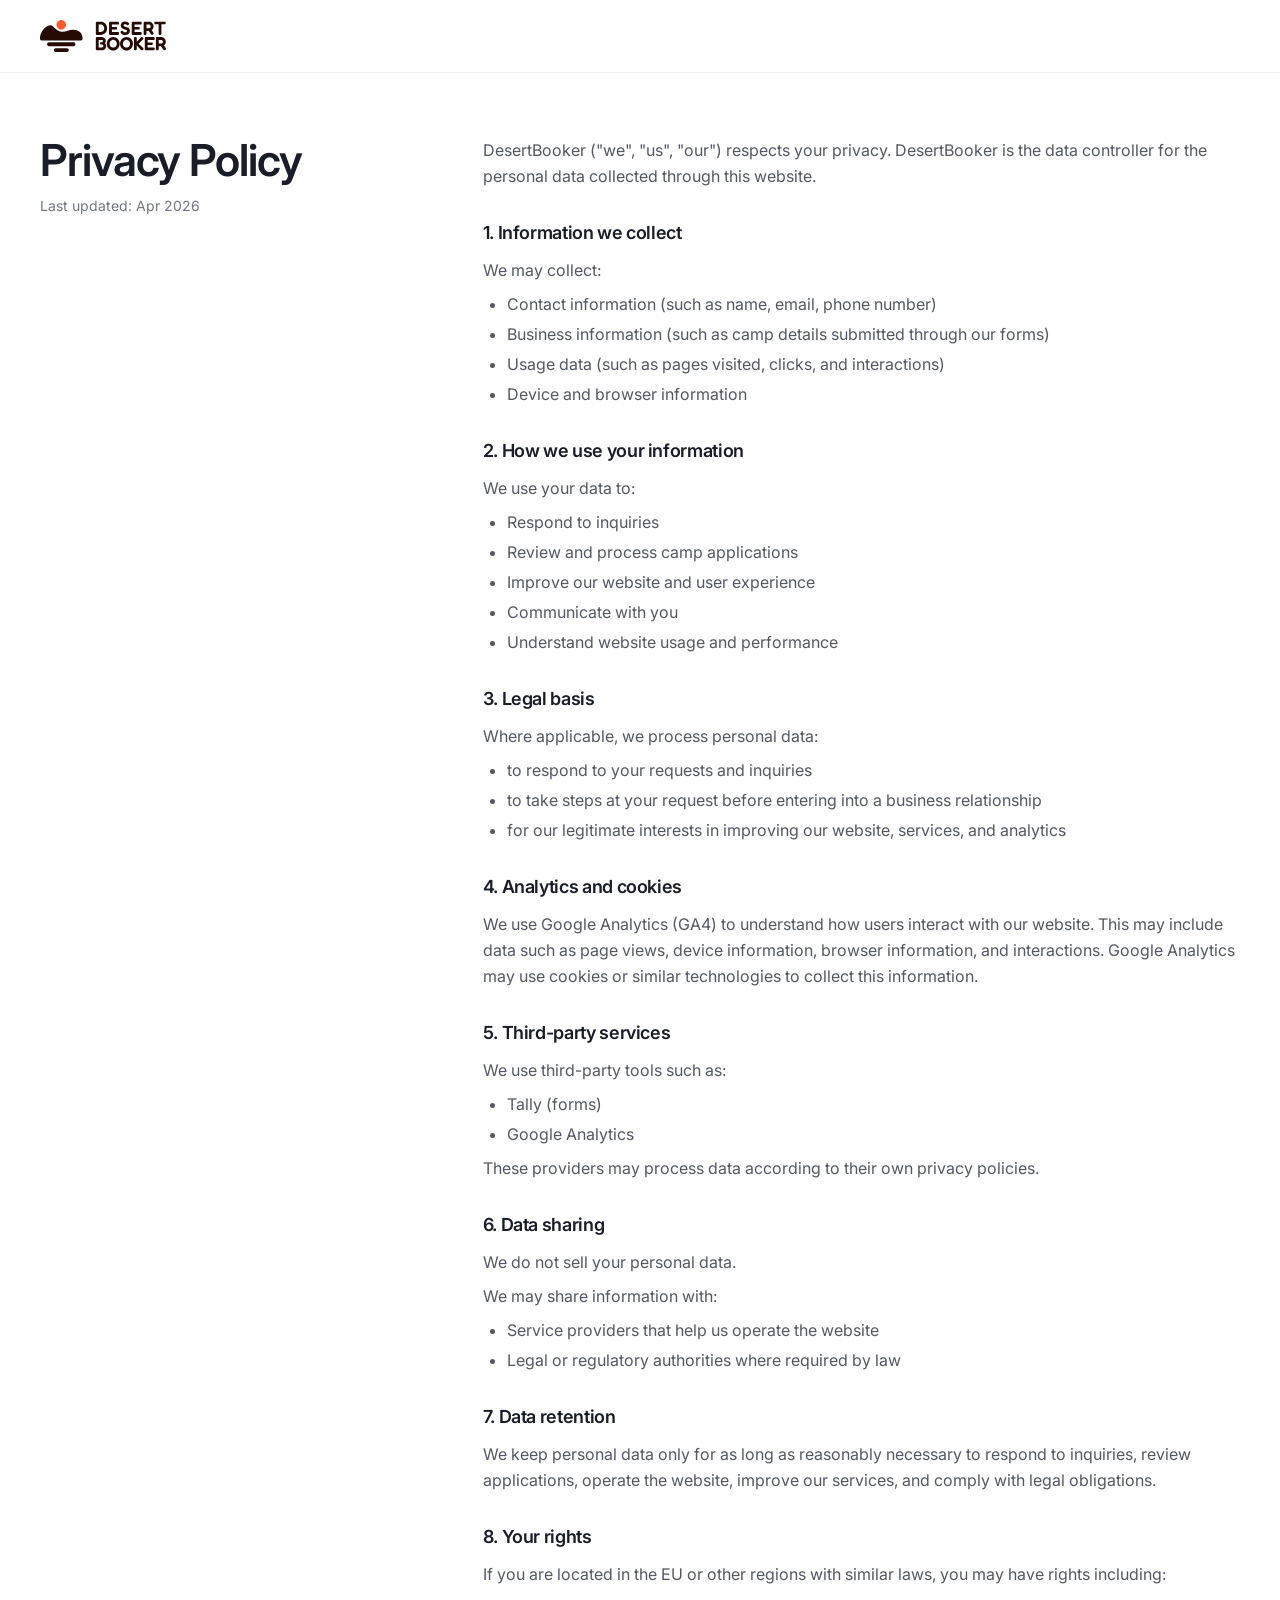
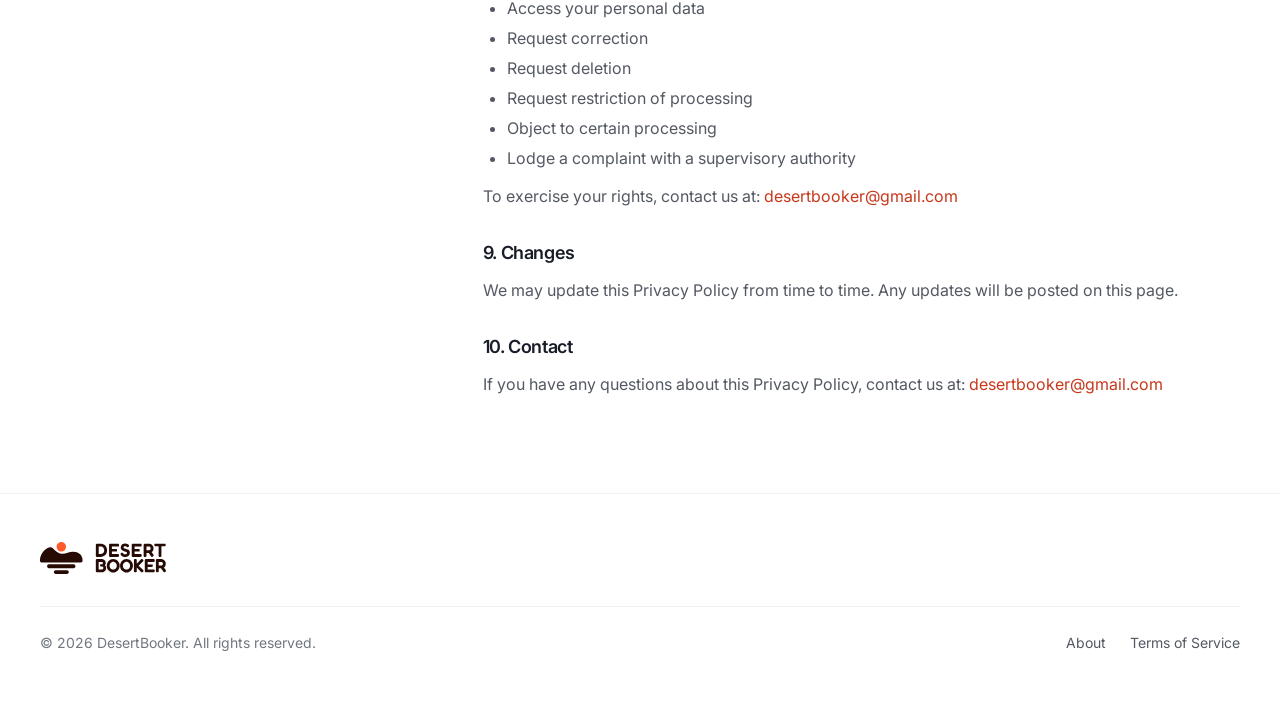
==== commit 920de168: "Publish About preview: legal pages on the main page's layout system" ====
--- a/privacy-policy/index.html
+++ b/privacy-policy/index.html
@@ -9,9 +9,9 @@
     <title>Privacy Policy | DesertBooker</title>
     <meta name="description" content="How DesertBooker collects, uses and protects the personal data you share through this website." />
     <link rel="icon" href="../assets/favicon-jxfTdqj_.svg" type="image/svg+xml" />
-    <script type="module" crossorigin src="../assets/privacy-CyXIarsE.js"></script>
-    <link rel="modulepreload" crossorigin href="../assets/index-CpfMVeaC.js">
-    <link rel="modulepreload" crossorigin href="../assets/LegalPage-Ce32GZf3.js">
+    <script type="module" crossorigin src="../assets/privacy-ThbgwfUj.js"></script>
+    <link rel="modulepreload" crossorigin href="../assets/index-CvBN1mkC.js">
+    <link rel="modulepreload" crossorigin href="../assets/LegalPage-CQYuOpvU.js">
     <link rel="stylesheet" crossorigin href="../assets/index-xq3ehVVG.css">
   </head>
   <body>
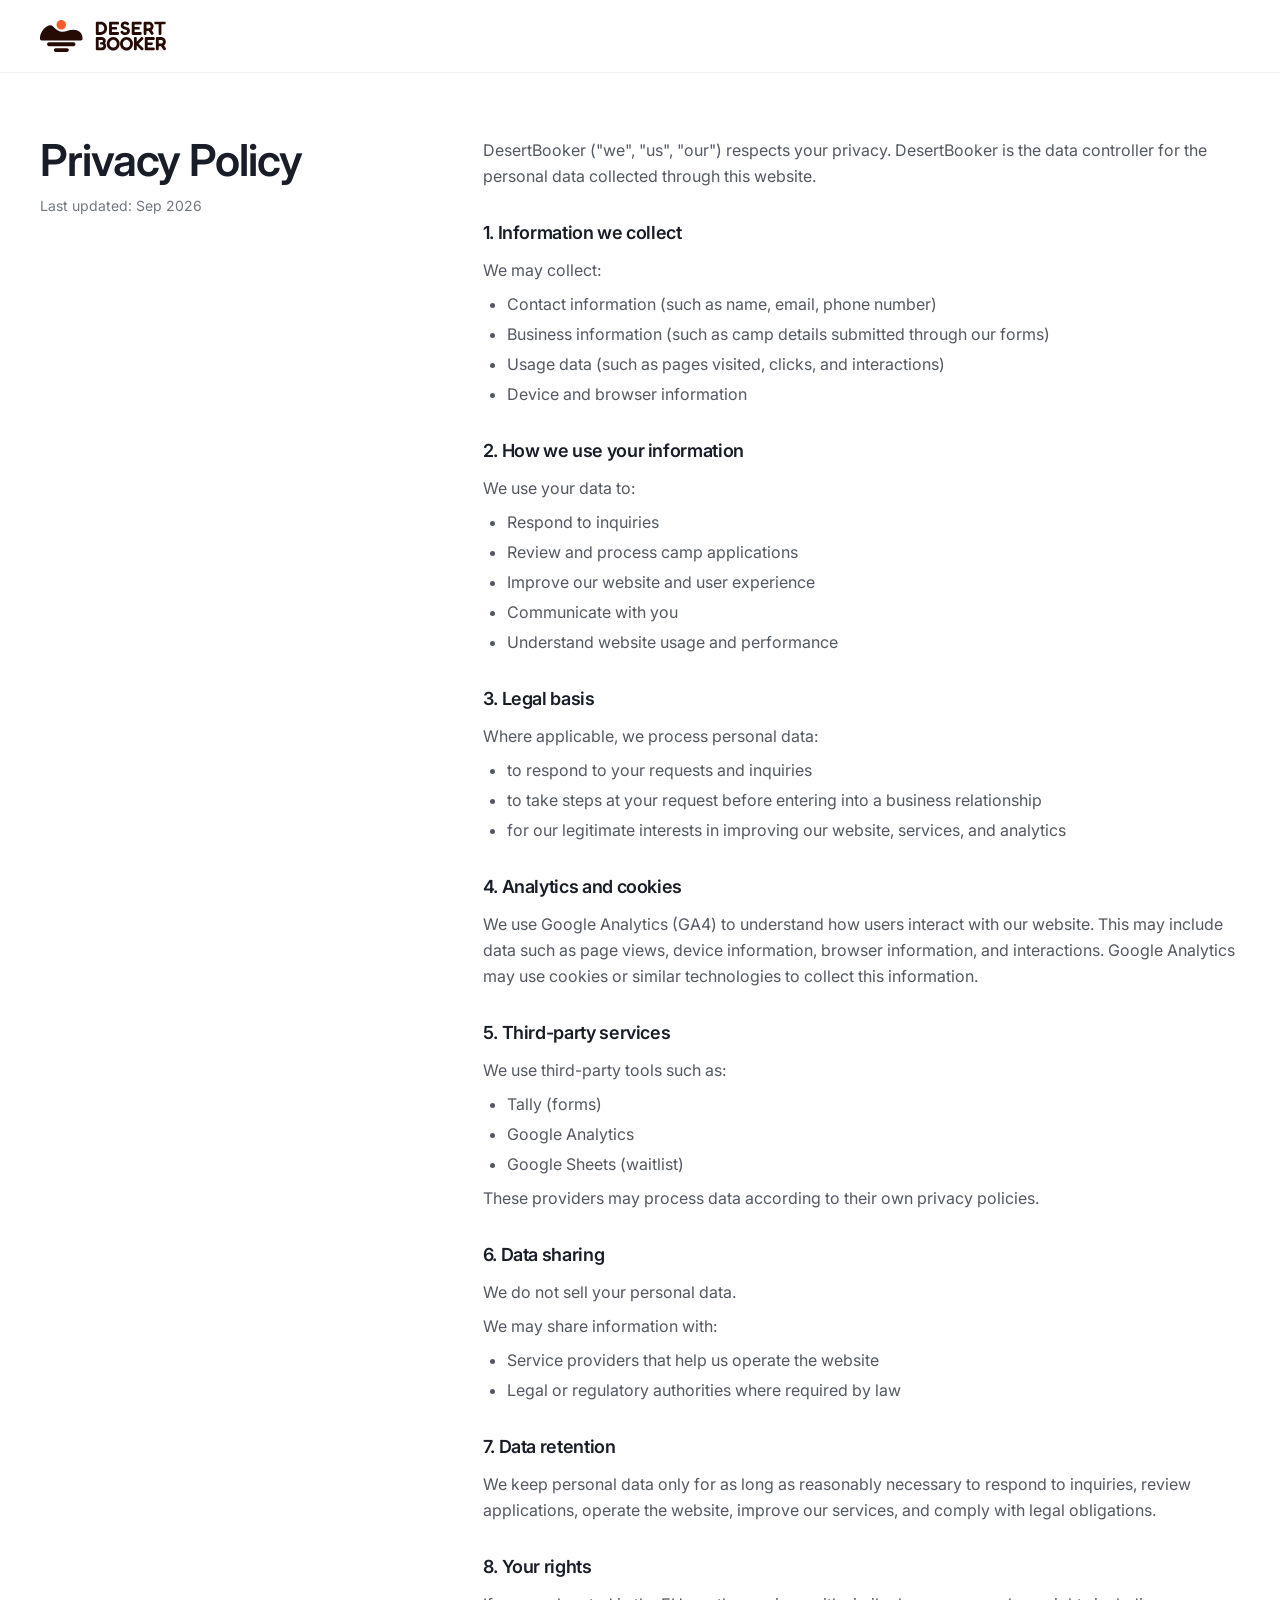
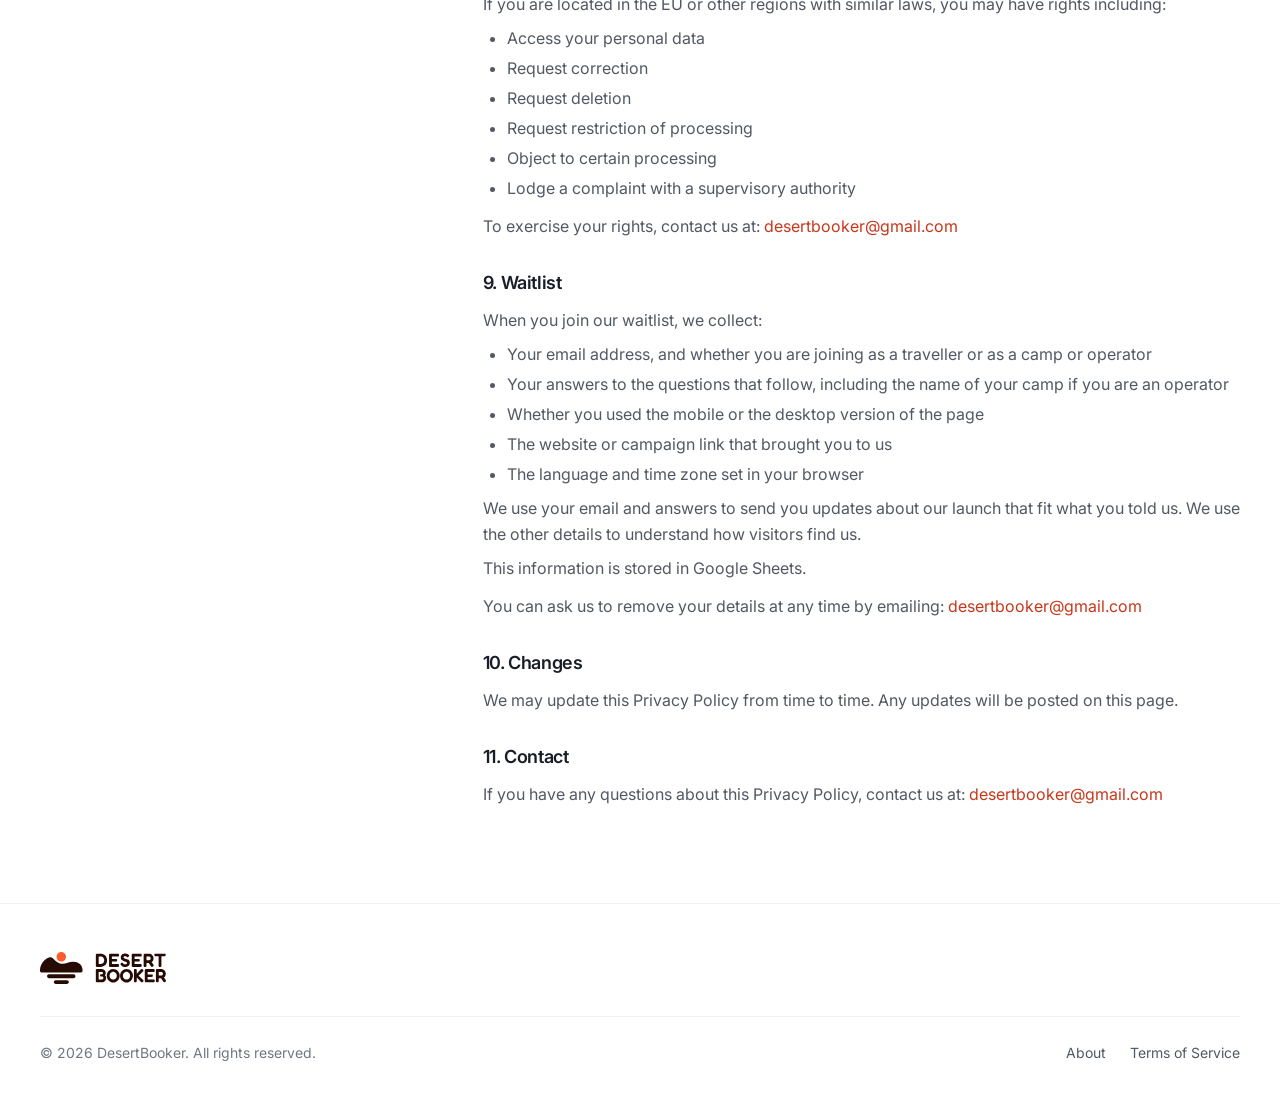
==== commit c30eeaf6: "Go live as desertbooker.com: indexable pages, waitlist saved to Google Sheets Indexing - Remove noin" ====
--- a/privacy-policy/index.html
+++ b/privacy-policy/index.html
@@ -4,14 +4,13 @@
     <meta charset="utf-8" />
     <meta name="viewport" content="width=device-width, initial-scale=1" />
     <meta name="theme-color" content="#FF5A2C" />
-    <!-- A review build, not the site. It must never outrank the real page. -->
-    <meta name="robots" content="noindex, nofollow" />
     <title>Privacy Policy | DesertBooker</title>
     <meta name="description" content="How DesertBooker collects, uses and protects the personal data you share through this website." />
+    <link rel="canonical" href="https://desertbooker.com/privacy-policy/" />
     <link rel="icon" href="../assets/favicon-jxfTdqj_.svg" type="image/svg+xml" />
-    <script type="module" crossorigin src="../assets/privacy-ThbgwfUj.js"></script>
+    <script type="module" crossorigin src="../assets/privacy-xTAdmaCo.js"></script>
     <link rel="modulepreload" crossorigin href="../assets/index-CvBN1mkC.js">
-    <link rel="modulepreload" crossorigin href="../assets/LegalPage-CQYuOpvU.js">
+    <link rel="modulepreload" crossorigin href="../assets/LegalPage-bADsHY81.js">
     <link rel="stylesheet" crossorigin href="../assets/index-xq3ehVVG.css">
   </head>
   <body>
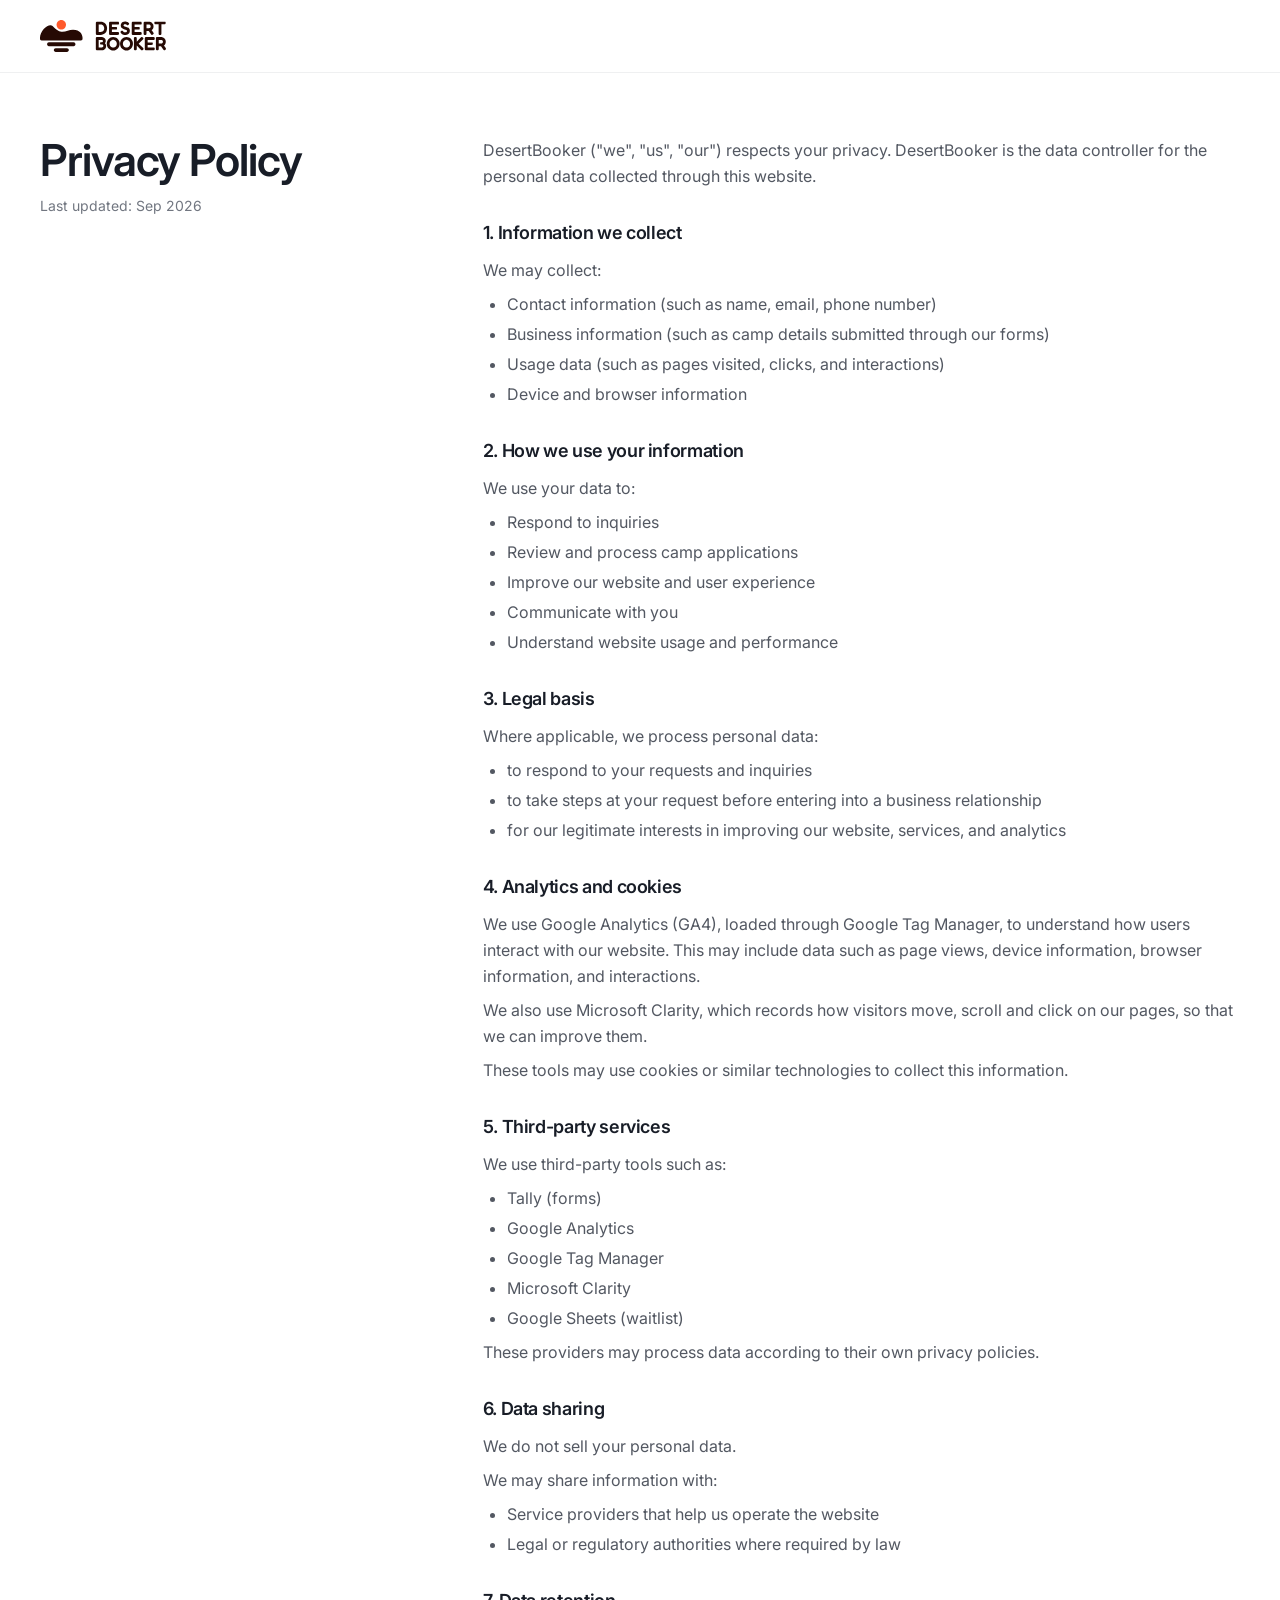
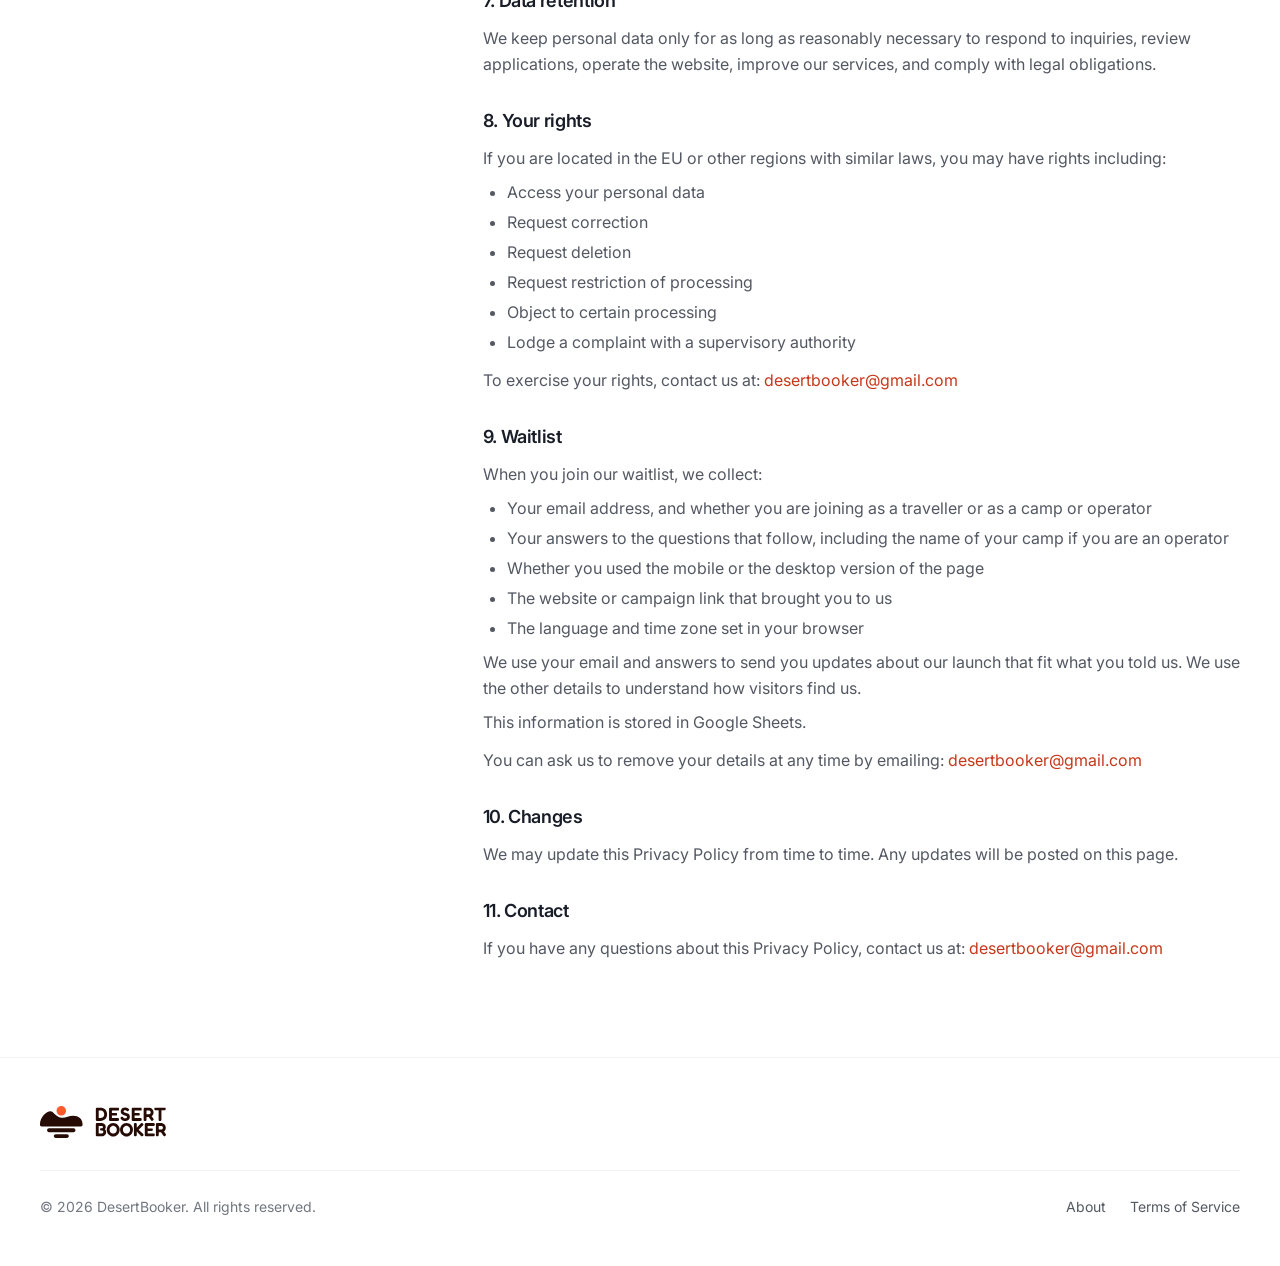
==== commit fe62175f: "Add zero-downtime server deploy and the previous site's tracking tools Deploy - tools/deploy.sh star" ====
--- a/privacy-policy/index.html
+++ b/privacy-policy/index.html
@@ -4,16 +4,43 @@
     <meta charset="utf-8" />
     <meta name="viewport" content="width=device-width, initial-scale=1" />
     <meta name="theme-color" content="#FF5A2C" />
+    <!-- Google tag (gtag.js) -->
+    <script async src="https://www.googletagmanager.com/gtag/js?id=G-5NJKECRKT6"></script>
+    <script>
+      window.dataLayer = window.dataLayer || [];
+      function gtag(){dataLayer.push(arguments);}
+      gtag('js', new Date());
+      gtag('config', 'G-5NJKECRKT6');
+    </script>
+    <!-- Google Tag Manager -->
+    <script>(function(w,d,s,l,i){w[l]=w[l]||[];w[l].push({'gtm.start':
+    new Date().getTime(),event:'gtm.js'});var f=d.getElementsByTagName(s)[0],
+    j=d.createElement(s),dl=l!='dataLayer'?'&l='+l:'';j.async=true;j.src=
+    'https://www.googletagmanager.com/gtm.js?id='+i+dl;f.parentNode.insertBefore(j,f);
+    })(window,document,'script','dataLayer','GTM-546BHFXM');</script>
+    <!-- End Google Tag Manager -->
+    <!-- Microsoft Clarity -->
+    <script type="text/javascript">
+      (function(c,l,a,r,i,t,y){
+          c[a]=c[a]||function(){(c[a].q=c[a].q||[]).push(arguments)};
+          t=l.createElement(r);t.async=1;t.src="https://www.clarity.ms/tag/"+i;
+          y=l.getElementsByTagName(r)[0];y.parentNode.insertBefore(t,y);
+      })(window, document, "clarity", "script", "xsjmlmrlzq");
+    </script>
     <title>Privacy Policy | DesertBooker</title>
     <meta name="description" content="How DesertBooker collects, uses and protects the personal data you share through this website." />
     <link rel="canonical" href="https://desertbooker.com/privacy-policy/" />
     <link rel="icon" href="../assets/favicon-jxfTdqj_.svg" type="image/svg+xml" />
-    <script type="module" crossorigin src="../assets/privacy-xTAdmaCo.js"></script>
+    <script type="module" crossorigin src="../assets/privacy-p-S2GF_C.js"></script>
     <link rel="modulepreload" crossorigin href="../assets/index-CvBN1mkC.js">
-    <link rel="modulepreload" crossorigin href="../assets/LegalPage-bADsHY81.js">
+    <link rel="modulepreload" crossorigin href="../assets/LegalPage-_tXHJQ81.js">
     <link rel="stylesheet" crossorigin href="../assets/index-xq3ehVVG.css">
   </head>
   <body>
+    <!-- Google Tag Manager (noscript) -->
+    <noscript><iframe src="https://www.googletagmanager.com/ns.html?id=GTM-546BHFXM"
+    height="0" width="0" style="display:none;visibility:hidden"></iframe></noscript>
+    <!-- End Google Tag Manager (noscript) -->
     <div id="root"></div>
   </body>
 </html>
